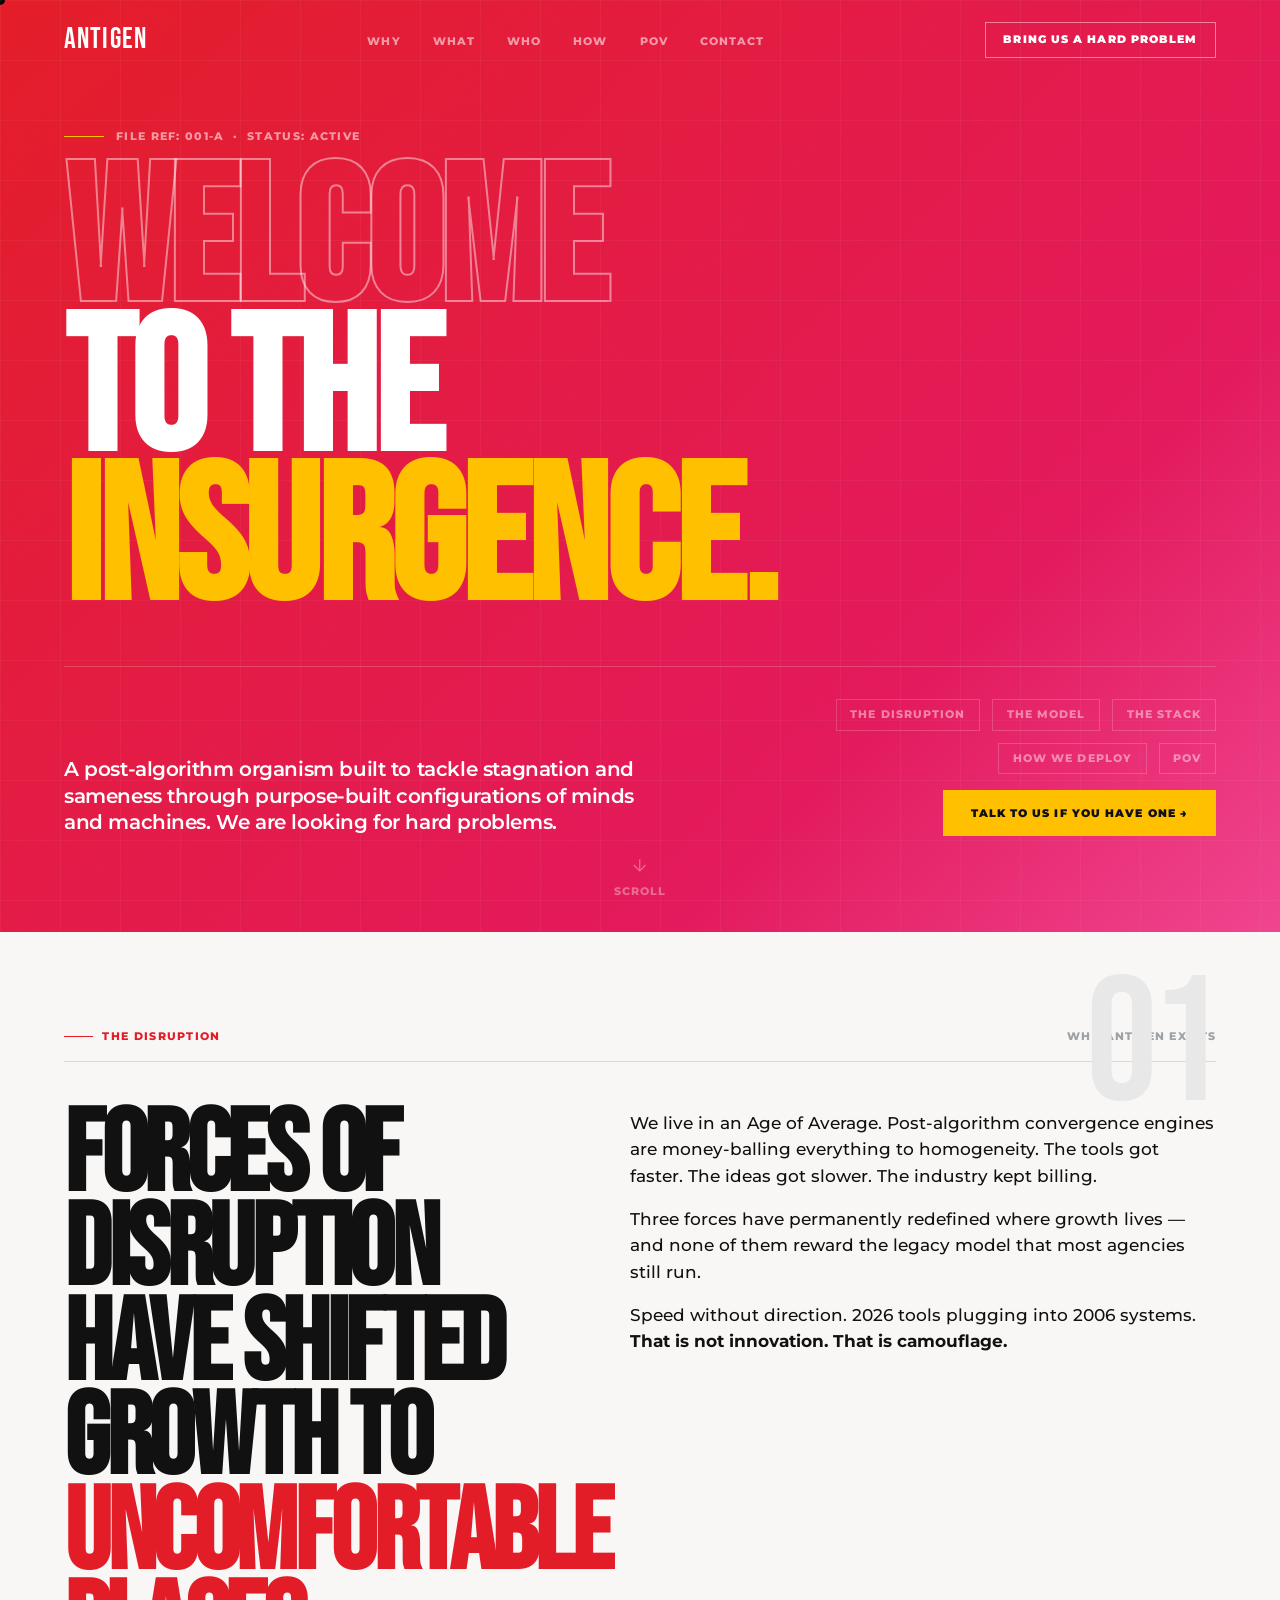
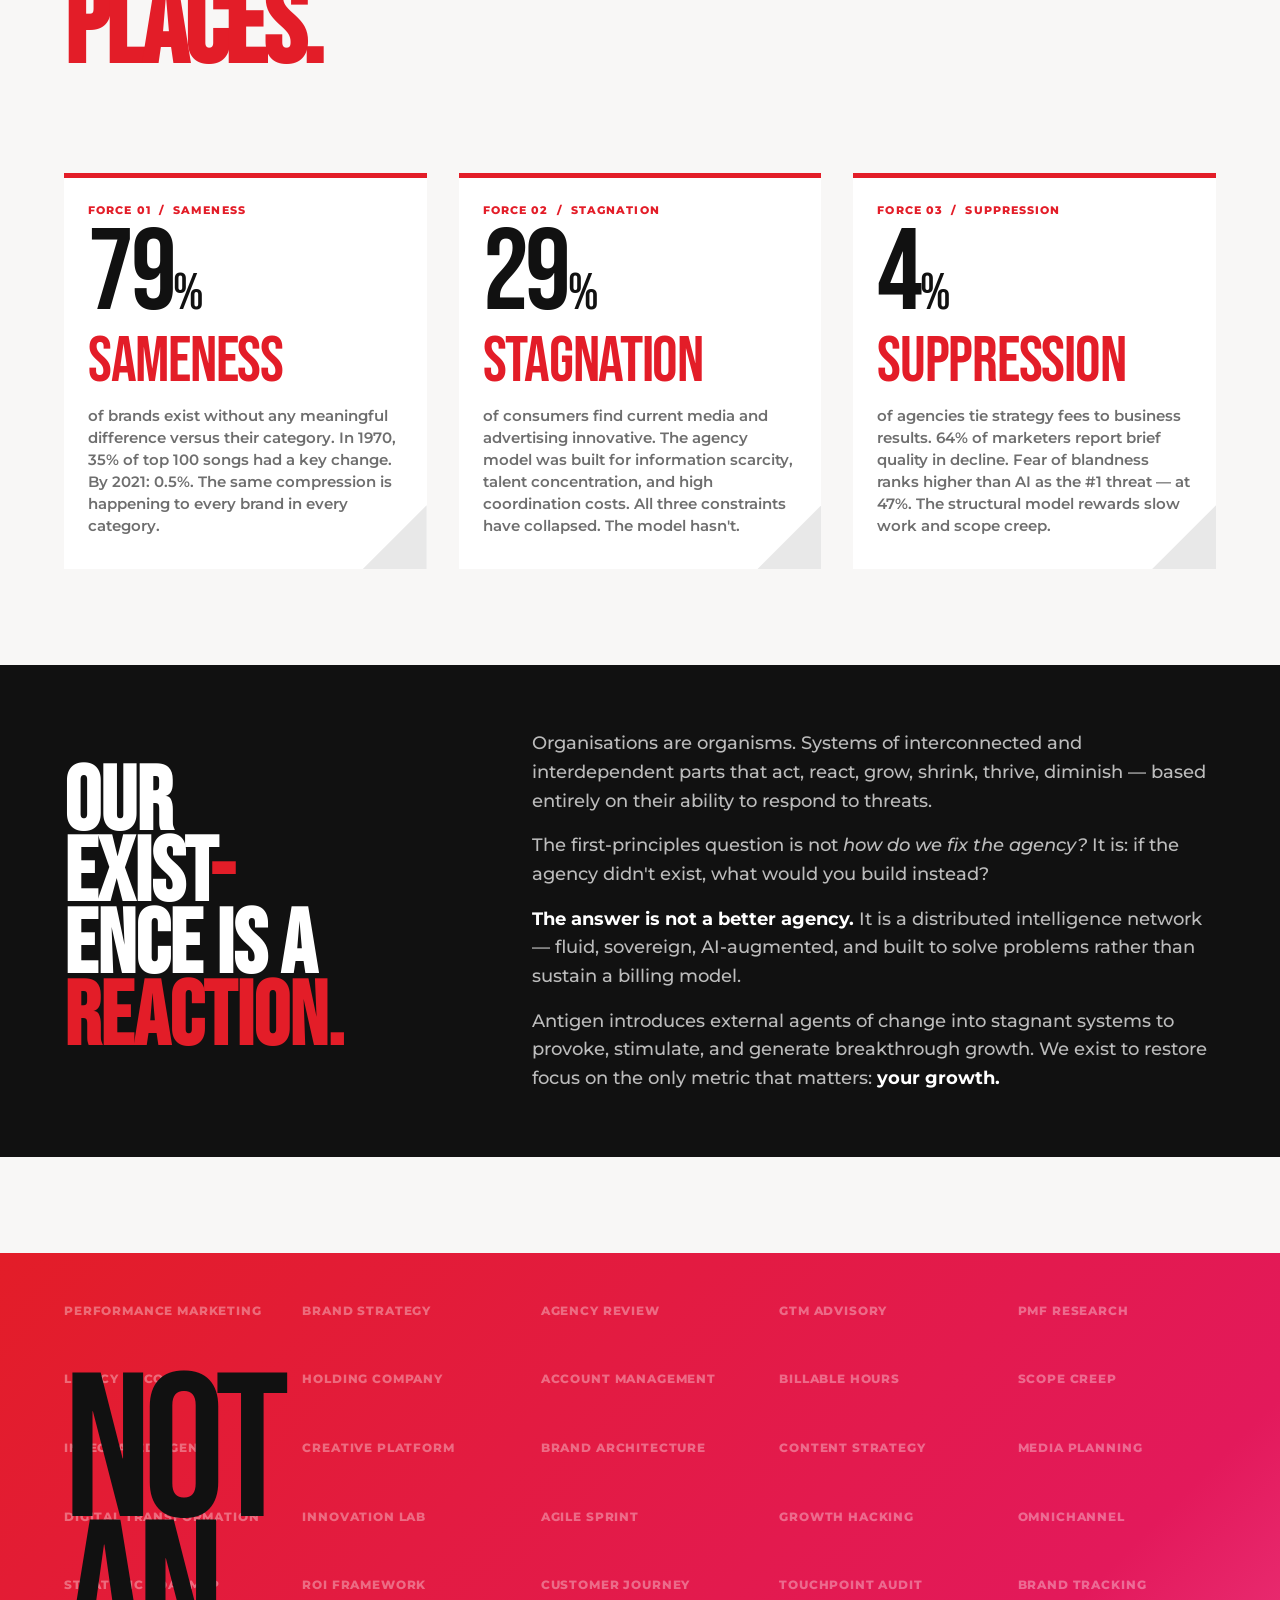
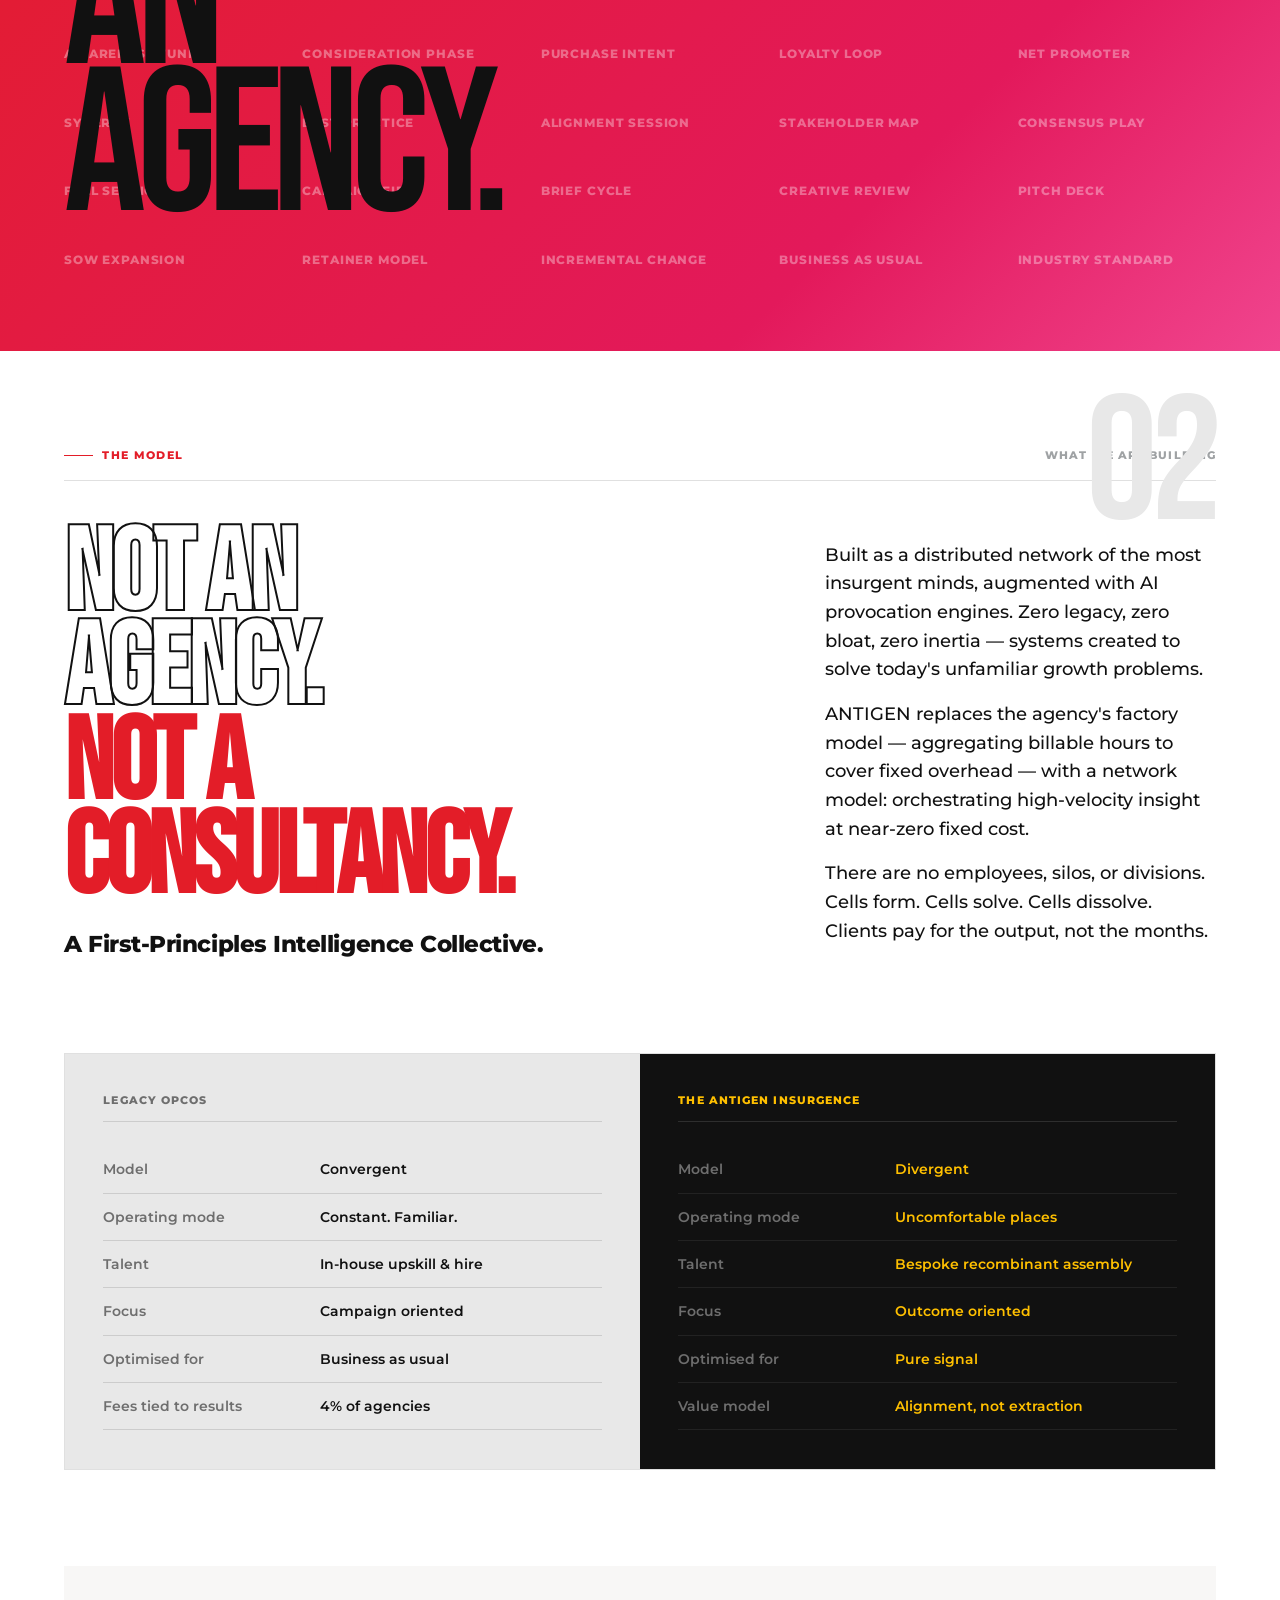
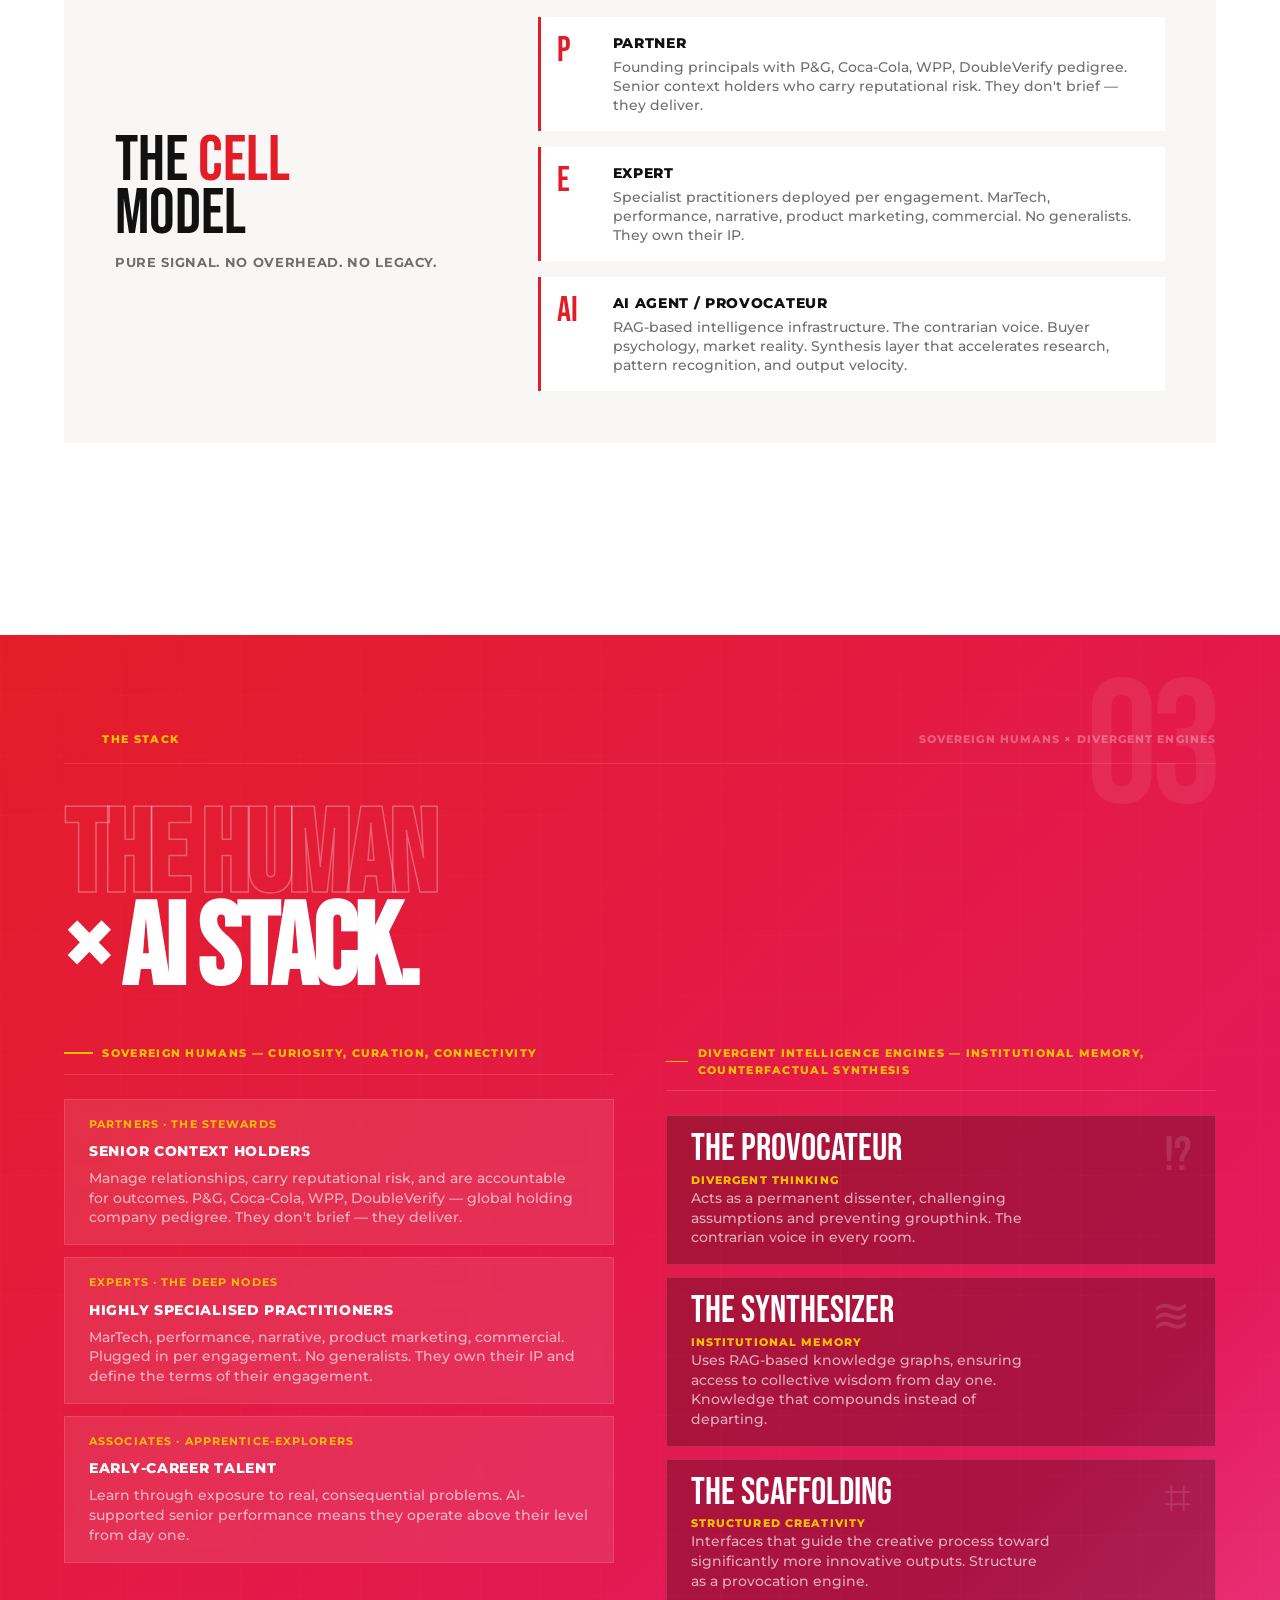
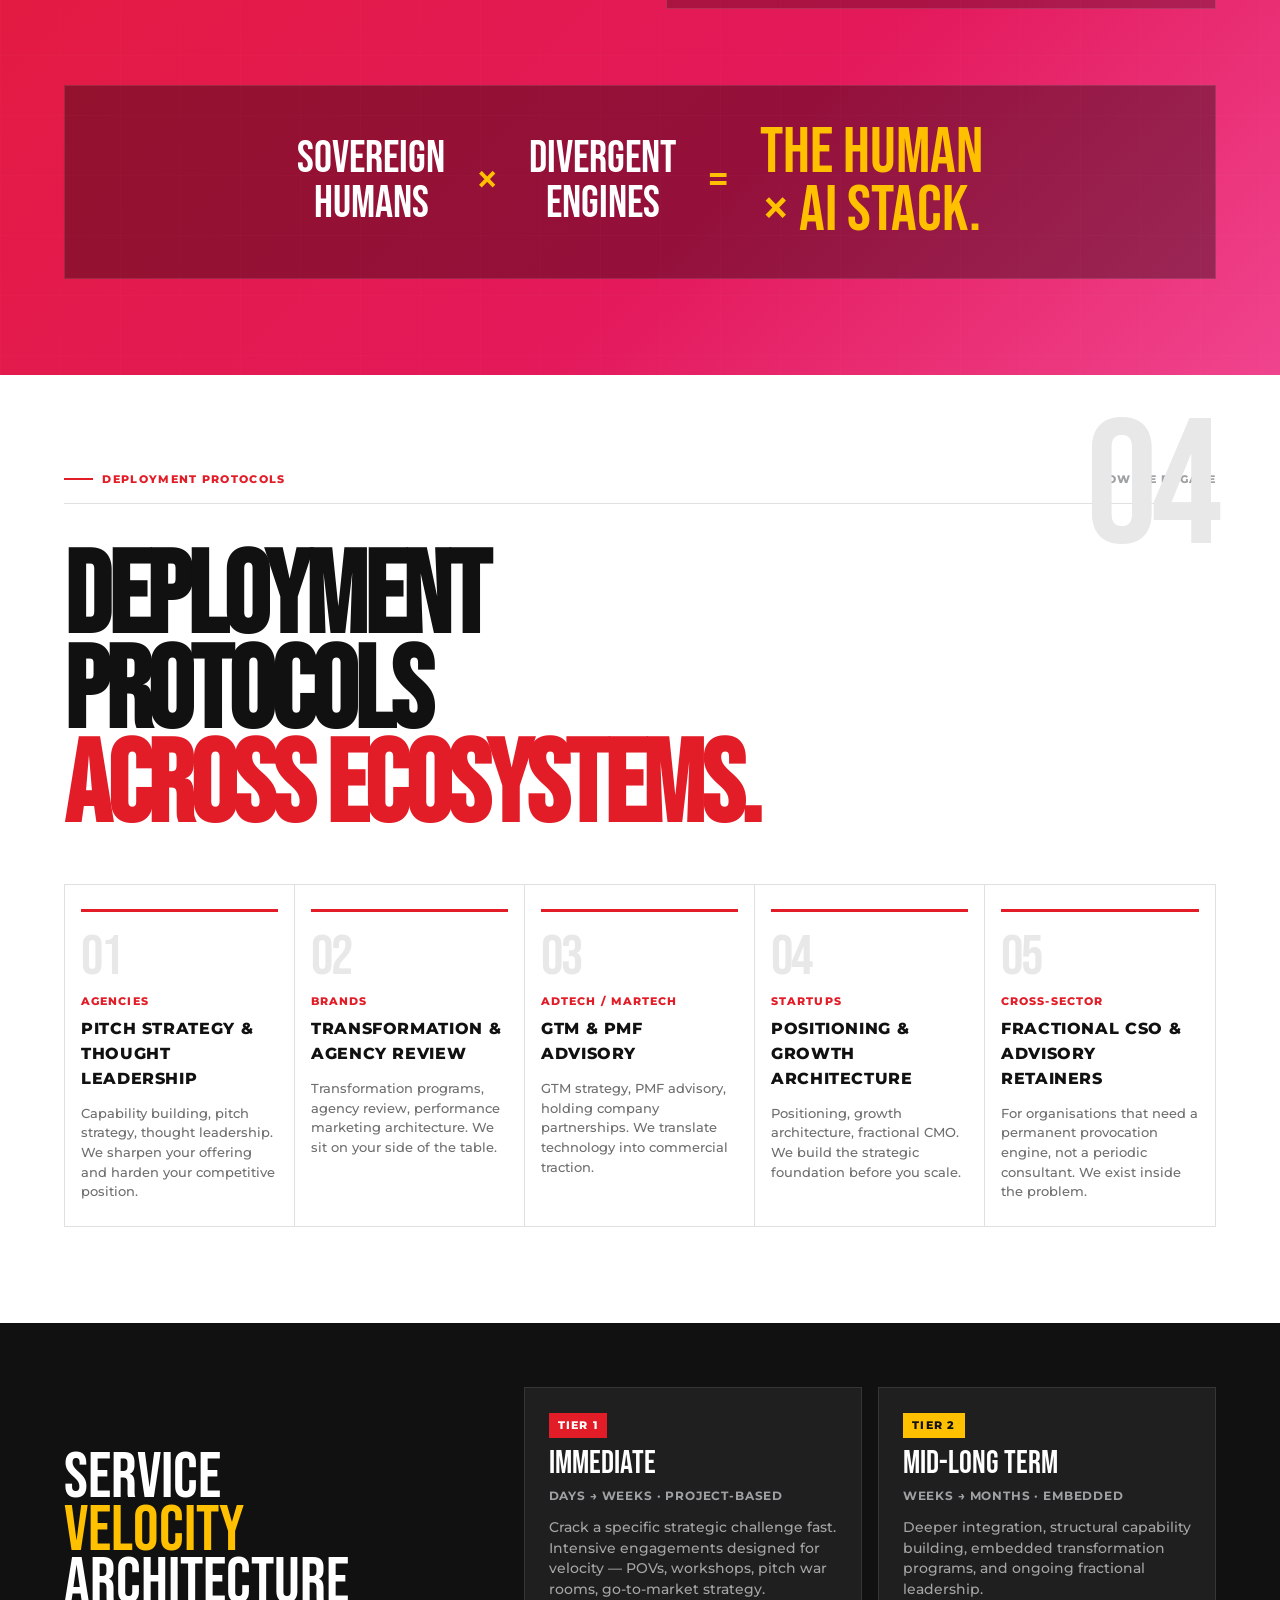
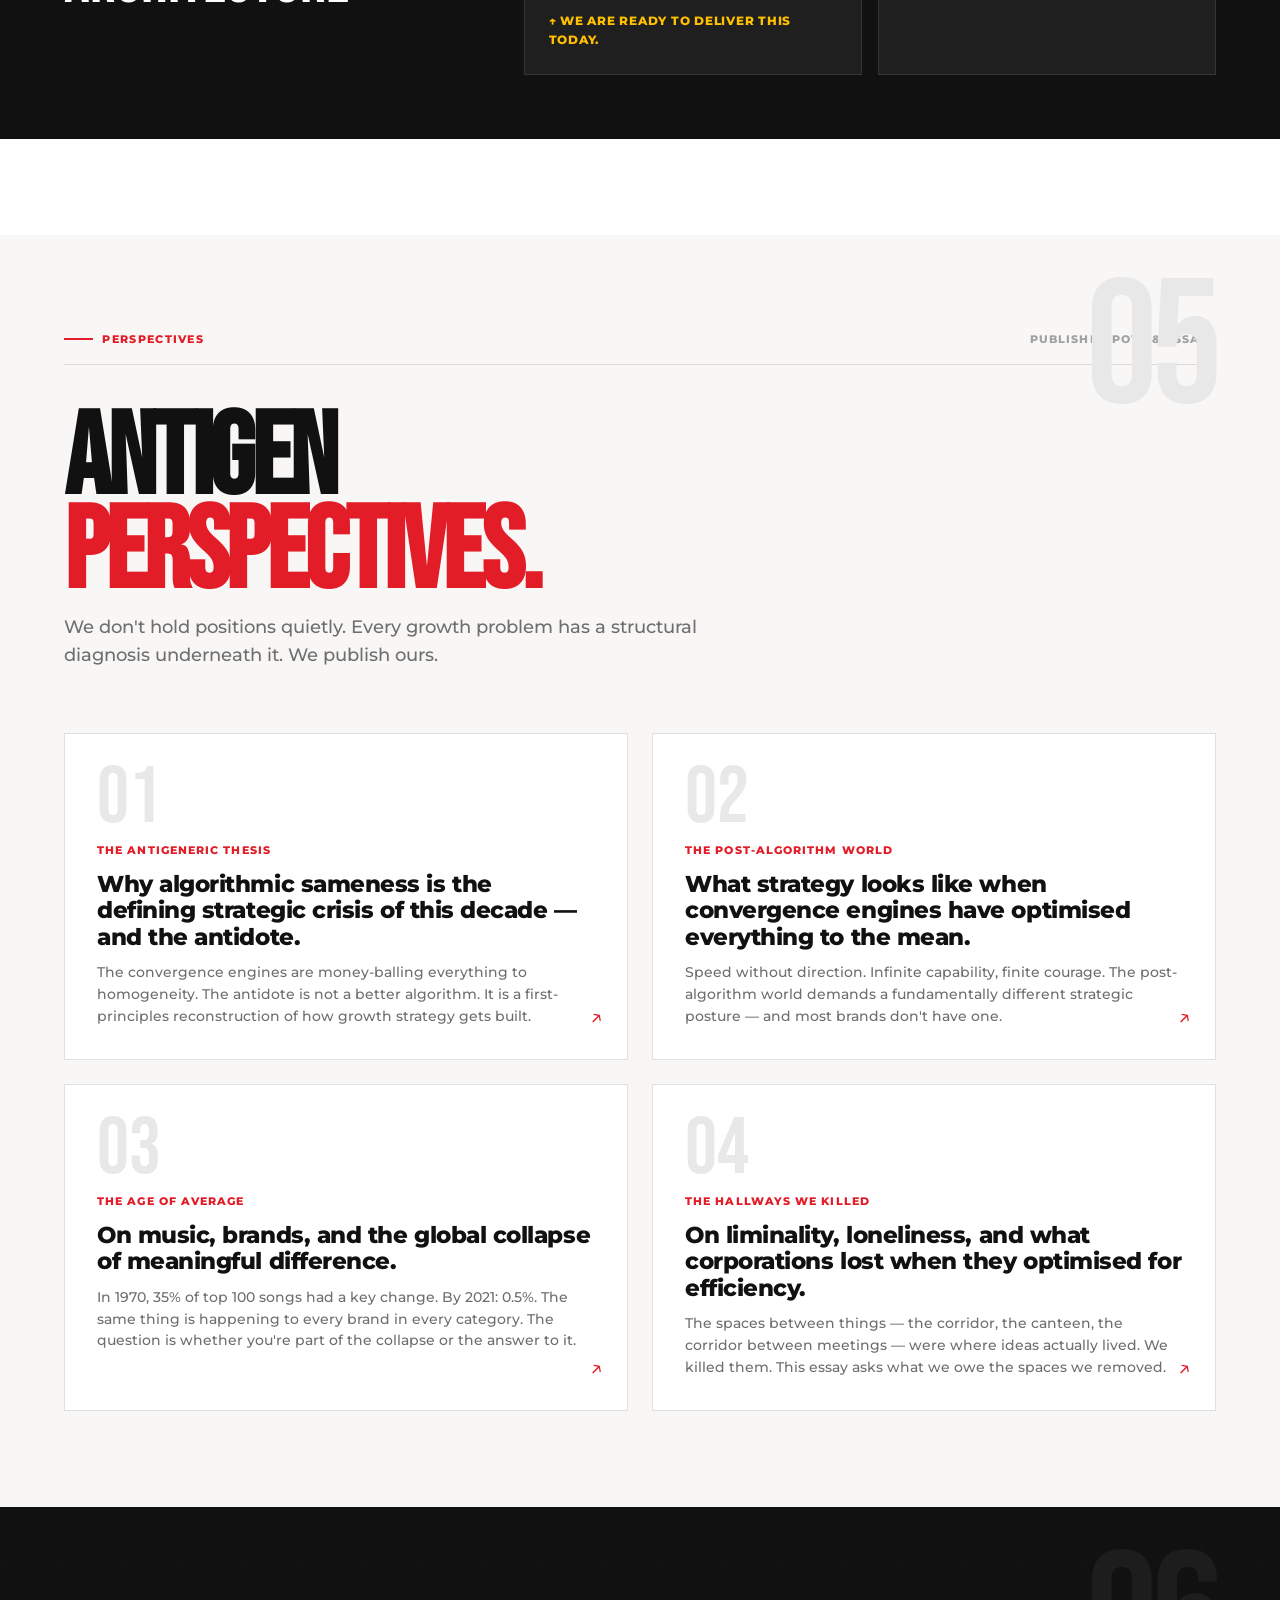
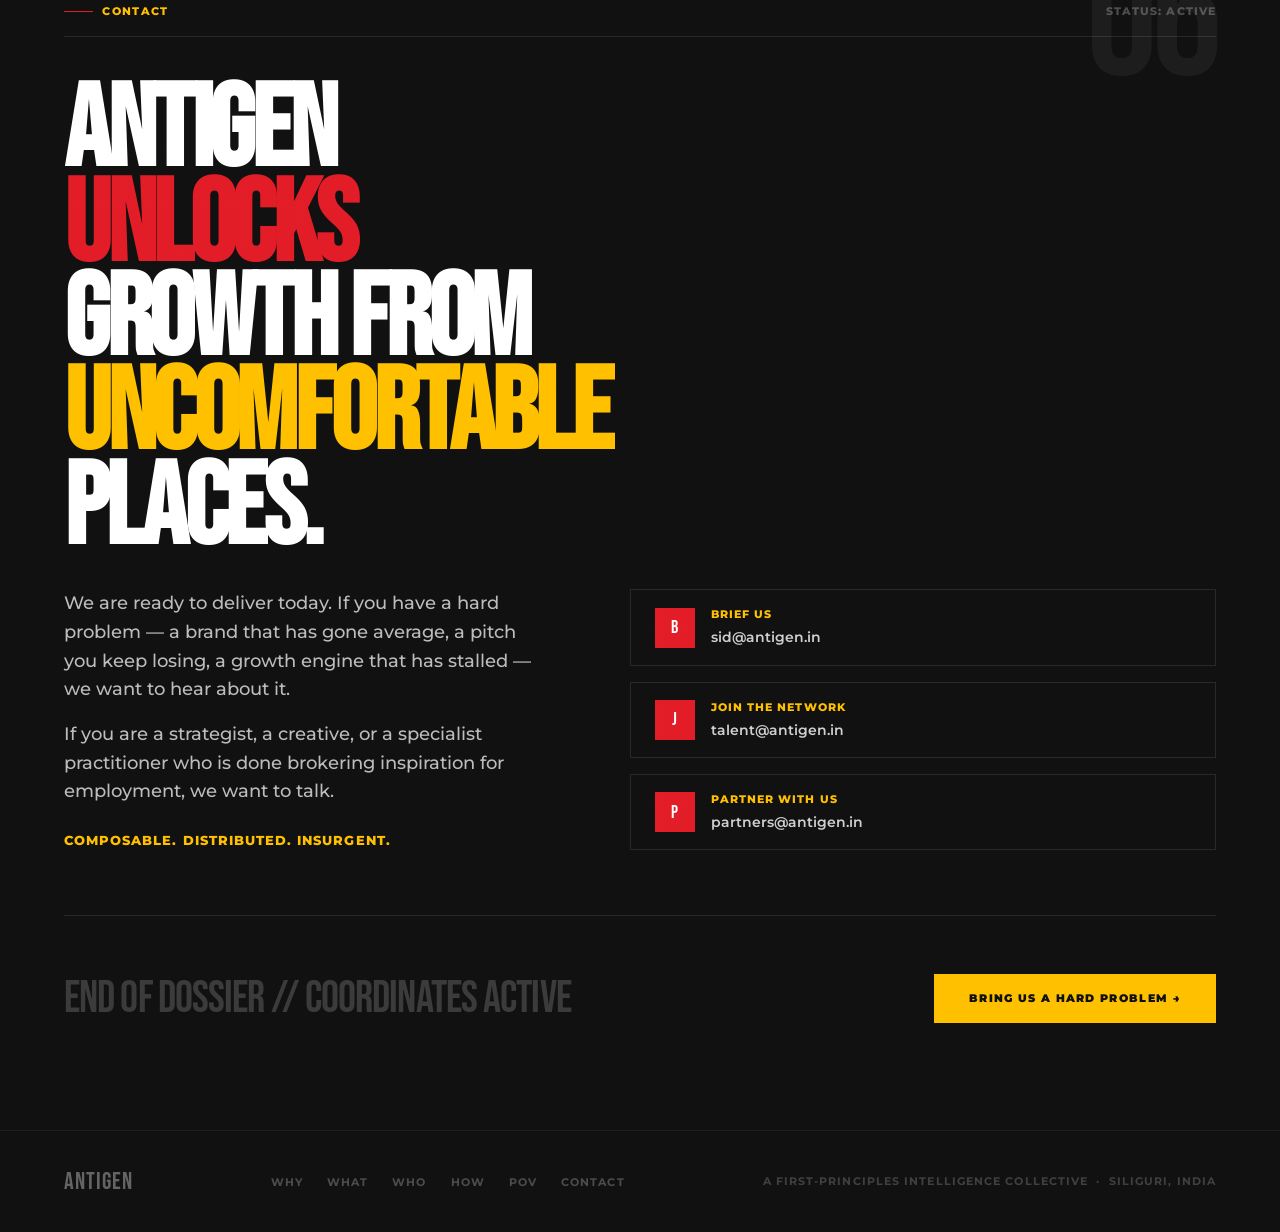
==== index.html @ 7b6859cc "Add index.html as entry point for nginx" ====
<!DOCTYPE html>
<html lang="en">
<head>
<meta charset="UTF-8"/>
<meta name="viewport" content="width=device-width, initial-scale=1.0"/>
<title>ANTIGEN — A First-Principles Intelligence Collective</title>
<link rel="preconnect" href="https://fonts.googleapis.com"/>
<link rel="preconnect" href="https://fonts.gstatic.com" crossorigin/>
<link href="https://fonts.googleapis.com/css2?family=Bebas+Neue&family=Montserrat:ital,wght@0,400;0,500;0,600;0,700;0,800;0,900;1,400;1,700&display=swap" rel="stylesheet"/>
<style>
/* ─── ANTIGEN V3 DESIGN SYSTEM ────────────────────────────────────────── */
@import url('https://fonts.googleapis.com/css2?family=Bebas+Neue&family=Montserrat:ital,wght@0,400;0,500;0,600;0,700;0,800;0,900;1,400;1,700&display=swap');

:root {
  --color-red: #e31d28;
  --color-magenta: #e3195b;
  --color-crimson: #b11226;
  --color-black: #111111;
  --color-ink: #1e1c17;
  --color-white: #ffffff;
  --color-paper: #f8f7f6;
  --color-smoke: #e8e8e8;
  --color-grey: #9fa2a4;
  --color-blue: #08a7d8;
  --color-yellow: #ffc000;
  --bg-primary: var(--color-white);
  --bg-paper: var(--color-paper);
  --bg-insurgence: var(--color-red);
  --text-primary: var(--color-black);
  --text-muted: #6e6e6e;
  --text-inverse: var(--color-white);
  --accent-primary: var(--color-red);
  --gradient-insurgence: linear-gradient(135deg, #e31d28 0%, #e3195b 72%, #f0448e 100%);
  --gradient-red-dark: linear-gradient(135deg, #e31d28 0%, #b11226 100%);
  --font-display: 'Bebas Neue', 'Oswald', Impact, 'Arial Narrow', sans-serif;
  --font-sans: 'Montserrat', Arial, sans-serif;
  --type-hero: clamp(5.5rem, 15vw, 16rem);
  --type-display: clamp(3.25rem, 9vw, 9rem);
  --type-title: clamp(2.25rem, 5.5vw, 5.5rem);
  --type-subtitle: clamp(1.4rem, 2.6vw, 2.75rem);
  --type-body: clamp(1rem, 1.1vw, 1.125rem);
  --type-small: .82rem;
  --type-micro: .68rem;
  --space-1:.25rem; --space-2:.5rem; --space-3:.75rem; --space-4:1rem;
  --space-5:1.5rem; --space-6:2rem; --space-7:3rem; --space-8:4rem;
  --space-9:6rem; --space-10:8rem;
  --page-pad: clamp(1.5rem, 5vw, 4.5rem);
  --max-page: 1440px;
  --rule: 1px solid rgba(17,17,17,.13);
  --shadow-hard: 10px 10px 0 rgba(17,17,17,.92);
}

*,*::before,*::after{box-sizing:border-box;margin:0;padding:0;}
html{scroll-behavior:smooth;font-size:16px;}
body{
  background:var(--bg-primary);
  color:var(--text-primary);
  font-family:var(--font-sans);
  font-size:var(--type-body);
  line-height:1.55;
  -webkit-font-smoothing:antialiased;
  overflow-x:hidden;
}
img,svg,video{display:block;max-width:100%;}
a{color:inherit;text-decoration-thickness:.08em;text-underline-offset:.18em;}
::selection{background:var(--color-yellow);color:var(--color-black);}

/* ─── NAV ─────────────────────────────────────────────────────────────── */
.site-nav{
  position:fixed;top:0;left:0;right:0;z-index:100;
  padding:1.1rem var(--page-pad);
  display:flex;align-items:center;justify-content:space-between;
  background:rgba(17,17,17,.0);
  backdrop-filter:blur(0px);
  transition:background .3s,backdrop-filter .3s;
}
.site-nav.scrolled{
  background:rgba(17,17,17,.94);
  backdrop-filter:blur(12px);
}
.nav-logo{
  font-family:var(--font-display);
  font-size:1.8rem;
  letter-spacing:.04em;
  color:var(--color-white);
  text-decoration:none;
}
.nav-links{
  display:flex;gap:var(--space-6);list-style:none;
}
.nav-links a{
  font-size:var(--type-micro);
  font-weight:800;
  letter-spacing:.1em;
  text-transform:uppercase;
  color:rgba(255,255,255,.55);
  text-decoration:none;
  transition:color .2s;
}
.nav-links a:hover,.nav-links a.active{color:var(--color-yellow);}
.nav-cta{
  font-size:var(--type-micro);
  font-weight:900;
  letter-spacing:.1em;
  text-transform:uppercase;
  color:var(--color-white);
  text-decoration:none;
  border:1.5px solid rgba(255,255,255,.45);
  padding:.55rem 1.1rem;
  transition:border-color .2s,color .2s;
}
.nav-cta:hover{border-color:var(--color-yellow);color:var(--color-yellow);}

/* ─── HERO ────────────────────────────────────────────────────────────── */
#home{
  position:relative;
  min-height:100vh;
  background:var(--gradient-insurgence);
  color:var(--color-white);
  overflow:hidden;
  display:grid;
  align-items:end;
  padding:var(--space-10) var(--page-pad) var(--space-9);
}
.hero-noise{
  position:absolute;inset:0;
  background-image:url("data:image/svg+xml,%3Csvg viewBox='0 0 256 256' xmlns='http://www.w3.org/2000/svg'%3E%3Cfilter id='noise'%3E%3CfeTurbulence type='fractalNoise' baseFrequency='0.9' numOctaves='4' stitchTiles='stitch'/%3E%3C/filter%3E%3Crect width='100%25' height='100%25' filter='url(%23noise)' opacity='0.06'/%3E%3C/svg%3E");
  background-size:200px 200px;
  pointer-events:none;
  mix-blend-mode:overlay;
}
.hero-grid-bg{
  position:absolute;inset:0;
  background-image:
    linear-gradient(rgba(255,255,255,.04) 1px, transparent 1px),
    linear-gradient(90deg, rgba(255,255,255,.04) 1px, transparent 1px);
  background-size:60px 60px;
  pointer-events:none;
}
.hero-content{position:relative;z-index:2;max-width:1200px;}
.hero-kicker{
  font-size:var(--type-micro);
  font-weight:800;
  letter-spacing:.12em;
  text-transform:uppercase;
  color:rgba(255,255,255,.55);
  margin-bottom:var(--space-5);
  display:flex;align-items:center;gap:.75rem;
}
.hero-kicker::before{
  content:'';display:block;
  width:2.5rem;height:1.5px;
  background:var(--color-yellow);
}
.hero-headline{
  font-family:var(--font-display);
  font-size:var(--type-hero);
  line-height:.78;
  letter-spacing:-.02em;
  text-transform:uppercase;
  margin-bottom:var(--space-7);
}
.hero-headline .line-outline{
  -webkit-text-stroke:2px rgba(255,255,255,.45);
  color:transparent;
  display:block;
}
.hero-headline .line-solid{display:block;}
.hero-headline .line-yellow{display:block;color:var(--color-yellow);}
.hero-sub{
  display:grid;
  grid-template-columns:minmax(0,5fr) minmax(0,4fr);
  gap:var(--space-8);
  align-items:end;
  padding-top:var(--space-6);
  border-top:1px solid rgba(255,255,255,.18);
}
.hero-sub-copy{
  font-size:clamp(1.05rem,1.6vw,1.55rem);
  font-weight:600;
  line-height:1.3;
  letter-spacing:-.02em;
  max-width:56ch;
}
.hero-sub-right{text-align:right;}
.hero-nav-pills{
  display:flex;justify-content:flex-end;
  gap:.75rem;flex-wrap:wrap;
  margin-bottom:var(--space-4);
}
.hero-nav-pill{
  font-size:var(--type-micro);
  font-weight:800;
  letter-spacing:.1em;
  text-transform:uppercase;
  color:rgba(255,255,255,.45);
  text-decoration:none;
  padding:.4rem .85rem;
  border:1px solid rgba(255,255,255,.18);
  transition:all .2s;
}
.hero-nav-pill:hover{
  color:var(--color-yellow);
  border-color:var(--color-yellow);
}
.hero-cta{
  display:inline-block;
  font-size:var(--type-micro);
  font-weight:900;
  letter-spacing:.1em;
  text-transform:uppercase;
  color:var(--color-black);
  background:var(--color-yellow);
  padding:.9rem 1.75rem;
  text-decoration:none;
  transition:background .2s,color .2s;
}
.hero-cta:hover{background:var(--color-white);}
.hero-scroll-indicator{
  position:absolute;
  bottom:var(--space-6);
  left:50%;transform:translateX(-50%);
  display:flex;flex-direction:column;align-items:center;gap:.5rem;
  color:rgba(255,255,255,.35);
  font-size:var(--type-micro);
  font-weight:800;
  letter-spacing:.1em;
  text-transform:uppercase;
  animation:pulse 2s ease-in-out infinite;
}
.hero-scroll-indicator svg{
  width:20px;height:20px;
  stroke:currentColor;fill:none;stroke-width:1.5;
}
@keyframes pulse{0%,100%{opacity:.35;}50%{opacity:.7;}}

/* ─── SECTION COMMON ─────────────────────────────────────────────────── */
section{position:relative;}
.section-header{
  display:flex;align-items:center;
  justify-content:space-between;
  margin-bottom:var(--space-7);
  padding-bottom:var(--space-4);
  border-bottom:var(--rule);
}
.section-label{
  font-size:var(--type-micro);
  font-weight:800;
  letter-spacing:.12em;
  text-transform:uppercase;
  color:var(--color-red);
  display:flex;align-items:center;gap:.6rem;
}
.section-label::before{
  content:'';display:block;
  width:1.8rem;height:1.5px;
  background:var(--color-red);
}
.section-num{
  font-family:var(--font-display);
  font-size:clamp(6rem,14vw,14rem);
  line-height:.75;
  letter-spacing:-.04em;
  color:var(--color-smoke);
  position:absolute;
  right:var(--page-pad);
  top:var(--space-7);
  pointer-events:none;
  user-select:none;
}

/* ─── WHY SECTION ────────────────────────────────────────────────────── */
#why{
  background:var(--color-paper);
  padding:var(--space-9) var(--page-pad);
  overflow:hidden;
}
.why-intro-grid{
  display:grid;
  grid-template-columns:minmax(0,5fr) minmax(0,6fr);
  gap:clamp(2rem,6vw,7rem);
  align-items:start;
  margin-bottom:var(--space-9);
}
.why-headline{
  font-family:var(--font-display);
  font-size:var(--type-display);
  line-height:.82;
  letter-spacing:-.03em;
  text-transform:uppercase;
  color:var(--color-black);
}
.why-headline em{
  font-style:normal;
  color:var(--color-red);
}
.why-body{
  font-size:clamp(1rem,1.3vw,1.2rem);
  font-weight:500;
  line-height:1.6;
  color:var(--color-black);
}
.why-body p+p{margin-top:var(--space-4);}

/* Force cards */
.forces-grid{
  display:grid;
  grid-template-columns:repeat(3,minmax(0,1fr));
  gap:clamp(1.25rem,2.5vw,2.5rem);
  margin-bottom:var(--space-9);
}
.force-card{
  background:var(--color-white);
  border-top:5px solid var(--color-red);
  padding:var(--space-5) var(--space-5) var(--space-6);
  position:relative;overflow:hidden;
}
.force-card::after{
  content:'';
  position:absolute;bottom:0;right:0;
  width:4rem;height:4rem;
  background:var(--color-smoke);
  clip-path:polygon(100% 0,100% 100%,0 100%);
}
.force-kicker{
  font-size:var(--type-micro);
  font-weight:800;
  letter-spacing:.1em;
  text-transform:uppercase;
  color:var(--color-red);
  margin-bottom:var(--space-3);
}
.force-stat{
  font-family:var(--font-display);
  font-size:clamp(4.5rem,9vw,9rem);
  line-height:.78;
  letter-spacing:-.03em;
  color:var(--color-black);
  margin-bottom:var(--space-4);
}
.force-title{
  font-family:var(--font-display);
  font-size:clamp(2.5rem,5vw,5rem);
  line-height:.82;
  letter-spacing:-.02em;
  text-transform:uppercase;
  color:var(--color-red);
  margin-bottom:var(--space-4);
}
.force-body{
  font-size:.92rem;
  font-weight:600;
  line-height:1.5;
  color:var(--text-muted);
  max-width:36ch;
}

/* Thesis block */
.thesis-block{
  display:grid;
  grid-template-columns:minmax(0,4fr) minmax(0,7fr);
  gap:clamp(2rem,6vw,7rem);
  align-items:center;
  background:var(--color-black);
  padding:clamp(2.5rem,5vw,5rem) var(--page-pad);
  margin:0 calc(var(--page-pad)*-1);
}
.thesis-label{
  font-family:var(--font-display);
  font-size:clamp(3rem,7vw,7.5rem);
  line-height:.8;
  text-transform:uppercase;
  color:var(--color-white);
}
.thesis-label span{color:var(--color-red);}
.thesis-copy{
  font-size:clamp(1rem,1.4vw,1.3rem);
  font-weight:500;
  line-height:1.6;
  color:rgba(255,255,255,.72);
}
.thesis-copy p+p{margin-top:var(--space-4);}
.thesis-copy strong{color:var(--color-white);font-weight:700;}

/* ─── WHAT SECTION ───────────────────────────────────────────────────── */
#what{
  background:var(--color-white);
  padding:var(--space-9) var(--page-pad);
  overflow:hidden;
}
.what-opener{
  display:grid;
  grid-template-columns:minmax(0,7fr) minmax(0,4fr);
  gap:clamp(2rem,6vw,7rem);
  align-items:start;
  margin-bottom:var(--space-9);
}
.what-headline{
  font-family:var(--font-display);
  font-size:var(--type-display);
  line-height:.82;
  letter-spacing:-.03em;
  text-transform:uppercase;
}
.what-headline .stroke{
  -webkit-text-stroke:2px var(--color-black);
  color:transparent;
  display:block;
}
.what-headline .fill{
  color:var(--color-red);
  display:block;
}
.what-intro-copy{
  font-size:clamp(1rem,1.4vw,1.3rem);
  font-weight:500;
  line-height:1.6;
  margin-top:var(--space-3);
}
.what-intro-copy p+p{margin-top:var(--space-4);}

/* Comparison strip */
.comparison-strip{
  display:grid;
  grid-template-columns:repeat(2,minmax(0,1fr));
  gap:0;
  margin-bottom:var(--space-9);
  border:var(--rule);
}
.comparison-col{padding:clamp(1.5rem,3vw,3rem);}
.comparison-col.is-legacy{background:var(--color-smoke);}
.comparison-col.is-antigen{
  background:var(--color-black);
  color:var(--color-white);
}
.comparison-header{
  font-size:var(--type-micro);
  font-weight:800;
  letter-spacing:.1em;
  text-transform:uppercase;
  margin-bottom:var(--space-5);
  padding-bottom:var(--space-3);
  border-bottom:1px solid rgba(255,255,255,.12);
}
.is-legacy .comparison-header{
  border-bottom:var(--rule);
  color:var(--text-muted);
}
.is-antigen .comparison-header{color:var(--color-yellow);}
.comparison-row{
  display:grid;
  grid-template-columns:minmax(0,5fr) minmax(0,7fr);
  gap:var(--space-4);
  padding:var(--space-3) 0;
  border-bottom:1px solid rgba(255,255,255,.07);
  font-size:.9rem;
  font-weight:600;
}
.is-legacy .comparison-row{border-bottom:var(--rule);}
.comparison-row .label{color:var(--text-muted);}
.is-antigen .comparison-row .value{color:var(--color-yellow);}
.is-legacy .comparison-row .value{color:var(--color-black);}

/* Cell model */
.cell-model{
  background:var(--color-paper);
  padding:clamp(2rem,4vw,4rem);
  margin-bottom:var(--space-9);
  display:grid;
  grid-template-columns:minmax(0,4fr) minmax(0,7fr);
  gap:clamp(2rem,5vw,5rem);
  align-items:center;
}
.cell-label{
  font-family:var(--font-display);
  font-size:clamp(2.5rem,5vw,5.5rem);
  line-height:.82;
  text-transform:uppercase;
}
.cell-label span{color:var(--color-red);}
.cell-sub{
  font-size:var(--type-small);
  font-weight:700;
  letter-spacing:.05em;
  color:var(--text-muted);
  text-transform:uppercase;
  margin-top:var(--space-3);
}
.cell-items{display:flex;flex-direction:column;gap:var(--space-4);}
.cell-item{
  display:grid;
  grid-template-columns:2.5rem 1fr;
  gap:var(--space-4);
  align-items:start;
  padding:var(--space-4);
  background:var(--color-white);
  border-left:3px solid var(--color-red);
}
.cell-item-num{
  font-family:var(--font-display);
  font-size:2.2rem;
  line-height:1;
  color:var(--color-red);
}
.cell-item-title{
  font-weight:800;
  text-transform:uppercase;
  letter-spacing:.05em;
  font-size:.85rem;
  margin-bottom:.25rem;
}
.cell-item-desc{
  font-size:.85rem;
  font-weight:500;
  color:var(--text-muted);
  line-height:1.4;
}

/* ─── WHO SECTION ─────────────────────────────────────────────────────── */
#who{
  background:var(--gradient-insurgence);
  color:var(--color-white);
  padding:var(--space-9) var(--page-pad);
  overflow:hidden;
  position:relative;
}
#who .hero-grid-bg{opacity:.4;}
.who-stack-headline{
  font-family:var(--font-display);
  font-size:var(--type-display);
  line-height:.8;
  letter-spacing:-.03em;
  text-transform:uppercase;
  margin-bottom:var(--space-7);
}
.who-stack-headline .ghost{
  -webkit-text-stroke:1.5px rgba(255,255,255,.3);
  color:transparent;
  display:block;
}
.who-stack-headline .solid{display:block;}

/* Human side */
.who-grid{
  display:grid;
  grid-template-columns:minmax(0,1fr) minmax(0,1fr);
  gap:clamp(1.5rem,4vw,5rem);
  margin-bottom:var(--space-8);
}
.who-col-header{
  font-size:var(--type-micro);
  font-weight:800;
  letter-spacing:.12em;
  text-transform:uppercase;
  color:var(--color-yellow);
  margin-bottom:var(--space-5);
  padding-bottom:var(--space-3);
  border-bottom:1px solid rgba(255,255,255,.15);
  display:flex;align-items:center;gap:.6rem;
}
.who-col-header::before{
  content:'';display:block;
  width:1.8rem;height:1.5px;
  background:var(--color-yellow);
}
.who-role-cards{display:flex;flex-direction:column;gap:var(--space-3);}
.who-role-card{
  background:rgba(255,255,255,.09);
  border:1px solid rgba(255,255,255,.12);
  padding:var(--space-4) var(--space-5);
  backdrop-filter:blur(4px);
}
.who-role-card:hover{background:rgba(255,255,255,.15);transition:background .2s;}
.who-role-name{
  font-weight:800;
  text-transform:uppercase;
  letter-spacing:.05em;
  font-size:.88rem;
  margin-bottom:.4rem;
}
.who-role-tag{
  font-size:.7rem;
  font-weight:700;
  letter-spacing:.1em;
  text-transform:uppercase;
  color:var(--color-yellow);
  margin-bottom:.5rem;
}
.who-role-desc{
  font-size:.85rem;
  font-weight:500;
  color:rgba(255,255,255,.65);
  line-height:1.45;
}

/* AI engines */
.who-engine{
  background:rgba(0,0,0,.25);
  border:1px solid rgba(255,255,255,.12);
  padding:var(--space-4) var(--space-5);
  margin-bottom:var(--space-3);
  display:grid;
  grid-template-columns:1fr auto;
  gap:var(--space-4);
  align-items:start;
}
.who-engine-name{
  font-family:var(--font-display);
  font-size:clamp(1.8rem,3vw,2.8rem);
  line-height:.9;
  text-transform:uppercase;
}
.who-engine-sub{
  font-size:.7rem;
  font-weight:800;
  letter-spacing:.1em;
  text-transform:uppercase;
  color:var(--color-yellow);
  margin-top:.3rem;
}
.who-engine-desc{
  font-size:.85rem;
  font-weight:500;
  color:rgba(255,255,255,.65);
  line-height:1.45;
  max-width:40ch;
}
.who-engine-icon{
  font-family:var(--font-display);
  font-size:3rem;
  line-height:1;
  color:rgba(255,255,255,.12);
}

/* Stack equation */
.who-equation{
  background:rgba(0,0,0,.35);
  border:1px solid rgba(255,255,255,.1);
  padding:clamp(1.5rem,3vw,3rem);
  display:flex;
  align-items:center;
  justify-content:center;
  gap:var(--space-6);
  flex-wrap:wrap;
  text-align:center;
}
.eq-part{
  font-family:var(--font-display);
  font-size:clamp(1.5rem,3.5vw,3.5rem);
  text-transform:uppercase;
  line-height:1;
}
.eq-op{
  font-size:clamp(2rem,4vw,4rem);
  color:var(--color-yellow);
  font-family:var(--font-display);
}
.eq-result{
  font-family:var(--font-display);
  font-size:clamp(2rem,5vw,5rem);
  color:var(--color-yellow);
  text-transform:uppercase;
  line-height:.9;
}

/* ─── HOW SECTION ─────────────────────────────────────────────────────── */
#how{
  background:var(--color-white);
  padding:var(--space-9) var(--page-pad);
  overflow:hidden;
}
.how-headline{
  font-family:var(--font-display);
  font-size:var(--type-display);
  line-height:.82;
  text-transform:uppercase;
  letter-spacing:-.03em;
  max-width:900px;
  margin-bottom:var(--space-7);
}
.ecosystem-grid{
  display:grid;
  grid-template-columns:repeat(5,minmax(0,1fr));
  gap:0;
  border:var(--rule);
  margin-bottom:var(--space-9);
}
.ecosystem-card{
  padding:var(--space-5) var(--space-4);
  border-right:var(--rule);
  position:relative;overflow:hidden;
  transition:background .2s;
}
.ecosystem-card:last-child{border-right:0;}
.ecosystem-card:hover{background:var(--color-black);}
.ecosystem-card:hover .eco-title,
.ecosystem-card:hover .eco-kicker,
.ecosystem-card:hover .eco-desc{color:var(--color-white);}
.ecosystem-card:hover .eco-num{color:rgba(255,255,255,.08);}
.ecosystem-card:hover .eco-bar{background:var(--color-yellow);}
.eco-bar{
  height:3px;
  background:var(--color-red);
  margin-bottom:var(--space-5);
  transition:background .2s;
}
.eco-num{
  font-family:var(--font-display);
  font-size:3.5rem;
  line-height:.8;
  letter-spacing:-.03em;
  color:var(--color-smoke);
  margin-bottom:var(--space-3);
  transition:color .2s;
}
.eco-kicker{
  font-size:var(--type-micro);
  font-weight:800;
  letter-spacing:.1em;
  text-transform:uppercase;
  color:var(--color-red);
  margin-bottom:var(--space-2);
  transition:color .2s;
}
.eco-title{
  font-weight:800;
  font-size:1rem;
  text-transform:uppercase;
  letter-spacing:.04em;
  margin-bottom:var(--space-3);
  transition:color .2s;
}
.eco-desc{
  font-size:.82rem;
  font-weight:500;
  color:var(--text-muted);
  line-height:1.5;
  transition:color .2s;
}

/* Service velocity */
.velocity-section{
  background:var(--color-black);
  padding:clamp(2.5rem,5vw,5rem);
  margin:0 calc(var(--page-pad)*-1);
  display:grid;
  grid-template-columns:minmax(0,4fr) minmax(0,7fr);
  gap:clamp(2rem,5vw,5rem);
  align-items:center;
}
.velocity-label{
  font-family:var(--font-display);
  font-size:clamp(2.5rem,5vw,5.5rem);
  text-transform:uppercase;
  line-height:.82;
  color:var(--color-white);
}
.velocity-label em{font-style:normal;color:var(--color-yellow);}
.velocity-tiers{
  display:grid;
  grid-template-columns:1fr 1fr;
  gap:var(--space-4);
}
.velocity-tier{
  background:rgba(255,255,255,.06);
  border:1px solid rgba(255,255,255,.1);
  padding:var(--space-5);
}
.tier-badge{
  font-size:var(--type-micro);
  font-weight:800;
  letter-spacing:.1em;
  text-transform:uppercase;
  background:var(--color-red);
  color:var(--color-white);
  display:inline-block;
  padding:.25rem .6rem;
  margin-bottom:var(--space-3);
}
.tier-badge.yellow{background:var(--color-yellow);color:var(--color-black);}
.tier-title{
  font-family:var(--font-display);
  font-size:2rem;
  text-transform:uppercase;
  line-height:.9;
  color:var(--color-white);
  margin-bottom:var(--space-2);
}
.tier-time{
  font-size:.75rem;
  font-weight:700;
  letter-spacing:.07em;
  text-transform:uppercase;
  color:var(--color-grey);
  margin-bottom:var(--space-3);
}
.tier-desc{
  font-size:.85rem;
  font-weight:500;
  color:rgba(255,255,255,.6);
  line-height:1.5;
}
.tier-ready{
  margin-top:var(--space-3);
  font-size:.78rem;
  font-weight:800;
  color:var(--color-yellow);
  text-transform:uppercase;
  letter-spacing:.06em;
}

/* ─── POV SECTION ─────────────────────────────────────────────────────── */
#pov{
  background:var(--color-paper);
  padding:var(--space-9) var(--page-pad);
  overflow:hidden;
}
.pov-headline{
  font-family:var(--font-display);
  font-size:var(--type-display);
  line-height:.82;
  text-transform:uppercase;
  letter-spacing:-.03em;
  margin-bottom:var(--space-3);
}
.pov-sub{
  font-size:clamp(1rem,1.4vw,1.3rem);
  font-weight:500;
  color:var(--text-muted);
  margin-bottom:var(--space-8);
  max-width:60ch;
}
.pov-grid{
  display:grid;
  grid-template-columns:repeat(2,minmax(0,1fr));
  gap:var(--space-5);
}
.pov-card{
  background:var(--color-white);
  border:var(--rule);
  padding:var(--space-6);
  position:relative;
  transition:border-color .2s,transform .2s;
  text-decoration:none;
  color:inherit;
  display:block;
}
.pov-card:hover{
  border-color:var(--color-red);
  transform:translateY(-3px);
}
.pov-card-num{
  font-family:var(--font-display);
  font-size:5rem;
  line-height:.8;
  color:var(--color-smoke);
  margin-bottom:var(--space-3);
}
.pov-card-kicker{
  font-size:var(--type-micro);
  font-weight:800;
  letter-spacing:.1em;
  text-transform:uppercase;
  color:var(--color-red);
  margin-bottom:var(--space-3);
}
.pov-card-title{
  font-weight:800;
  font-size:clamp(1.1rem,1.8vw,1.6rem);
  line-height:1.15;
  letter-spacing:-.02em;
  margin-bottom:var(--space-3);
}
.pov-card-desc{
  font-size:.9rem;
  font-weight:500;
  color:var(--text-muted);
  line-height:1.5;
}
.pov-card-arrow{
  position:absolute;bottom:var(--space-5);right:var(--space-5);
  font-size:1.5rem;
  color:var(--color-red);
  transition:transform .2s;
}
.pov-card:hover .pov-card-arrow{transform:translate(4px,-4px);}

/* ─── CONTACT SECTION ────────────────────────────────────────────────── */
#contact{
  background:var(--color-black);
  color:var(--color-white);
  padding:var(--space-9) var(--page-pad);
  overflow:hidden;
  position:relative;
}
#contact .hero-grid-bg{opacity:.15;}
.contact-headline{
  font-family:var(--font-display);
  font-size:var(--type-display);
  line-height:.82;
  text-transform:uppercase;
  letter-spacing:-.03em;
  margin-bottom:var(--space-6);
}
.contact-headline .red{color:var(--color-red);}
.contact-headline .yellow{color:var(--color-yellow);}
.contact-grid{
  display:grid;
  grid-template-columns:minmax(0,5fr) minmax(0,6fr);
  gap:clamp(2rem,6vw,7rem);
  align-items:start;
  margin-bottom:var(--space-8);
}
.contact-copy{
  font-size:clamp(1rem,1.4vw,1.3rem);
  font-weight:500;
  line-height:1.6;
  color:rgba(255,255,255,.72);
}
.contact-copy p+p{margin-top:var(--space-4);}
.contact-channels{display:flex;flex-direction:column;gap:var(--space-4);}
.contact-channel{
  display:grid;
  grid-template-columns:auto 1fr;
  gap:var(--space-4);
  padding:var(--space-4) var(--space-5);
  border:1px solid rgba(255,255,255,.1);
  align-items:center;
  text-decoration:none;
  color:inherit;
  transition:border-color .2s,background .2s;
}
.contact-channel:hover{
  border-color:var(--color-yellow);
  background:rgba(255,192,0,.07);
}
.channel-icon{
  width:2.5rem;height:2.5rem;
  background:var(--color-red);
  display:flex;align-items:center;justify-content:center;
  font-family:var(--font-display);
  font-size:1.1rem;
  flex-shrink:0;
}
.channel-label{
  font-size:var(--type-micro);
  font-weight:800;
  letter-spacing:.1em;
  text-transform:uppercase;
  color:var(--color-yellow);
  margin-bottom:.2rem;
}
.channel-value{
  font-size:.9rem;
  font-weight:600;
  color:rgba(255,255,255,.8);
}

/* Closing statement */
.closing-bar{
  border-top:1px solid rgba(255,255,255,.1);
  padding-top:var(--space-7);
  display:flex;
  align-items:center;
  justify-content:space-between;
  gap:var(--space-6);
  flex-wrap:wrap;
}
.closing-tagline{
  font-family:var(--font-display);
  font-size:clamp(1.5rem,3.5vw,3.5rem);
  text-transform:uppercase;
  letter-spacing:-.02em;
  color:rgba(255,255,255,.18);
}
.closing-cta{
  display:inline-block;
  font-size:var(--type-micro);
  font-weight:900;
  letter-spacing:.12em;
  text-transform:uppercase;
  color:var(--color-black);
  background:var(--color-yellow);
  padding:1rem 2.2rem;
  text-decoration:none;
  flex-shrink:0;
  transition:background .2s;
}
.closing-cta:hover{background:var(--color-white);}

/* ─── WORD WALL ──────────────────────────────────────────────────────── */
.word-wall-section{
  position:relative;
  background:var(--gradient-insurgence);
  padding:var(--space-10) var(--page-pad);
  overflow:hidden;
}
.word-wall-bg{
  position:absolute;inset:0;
  display:grid;
  grid-template-columns:repeat(5,1fr);
  gap:1rem 2.5rem;
  padding:var(--space-7) var(--page-pad);
  opacity:.35;
  font-size:.75rem;
  font-weight:800;
  text-transform:uppercase;
  letter-spacing:.07em;
  color:var(--color-white);
  pointer-events:none;
  line-height:1.6;
  overflow:hidden;
}
.word-wall-claim{
  position:relative;
  z-index:2;
  font-family:var(--font-display);
  font-size:clamp(5rem,16vw,17rem);
  line-height:.72;
  letter-spacing:-.045em;
  text-transform:uppercase;
  color:var(--color-black);
  max-width:1200px;
}

/* ─── FOOTER ─────────────────────────────────────────────────────────── */
.site-footer{
  background:var(--color-black);
  padding:var(--space-6) var(--page-pad);
  display:flex;
  align-items:center;
  justify-content:space-between;
  border-top:1px solid rgba(255,255,255,.06);
  flex-wrap:wrap;
  gap:var(--space-4);
}
.footer-logo{
  font-family:var(--font-display);
  font-size:1.5rem;
  color:rgba(255,255,255,.35);
  letter-spacing:.04em;
}
.footer-meta{
  font-size:.68rem;
  font-weight:700;
  letter-spacing:.1em;
  text-transform:uppercase;
  color:rgba(255,255,255,.2);
}
.footer-nav{
  display:flex;gap:var(--space-5);
  list-style:none;
}
.footer-nav a{
  font-size:.68rem;
  font-weight:700;
  letter-spacing:.1em;
  text-transform:uppercase;
  color:rgba(255,255,255,.25);
  text-decoration:none;
  transition:color .2s;
}
.footer-nav a:hover{color:var(--color-yellow);}

/* ─── SCROLL ANIMATIONS ──────────────────────────────────────────────── */
.reveal{
  opacity:0;
  transform:translateY(24px);
  transition:opacity .7s ease,transform .7s ease;
}
.reveal.visible{opacity:1;transform:none;}
.reveal-left{
  opacity:0;
  transform:translateX(-24px);
  transition:opacity .7s ease,transform .7s ease;
}
.reveal-left.visible{opacity:1;transform:none;}

/* Stagger children */
.stagger > *{
  opacity:0;transform:translateY(18px);
  transition:opacity .6s ease,transform .6s ease;
}
.stagger.visible > *:nth-child(1){opacity:1;transform:none;transition-delay:.05s;}
.stagger.visible > *:nth-child(2){opacity:1;transform:none;transition-delay:.15s;}
.stagger.visible > *:nth-child(3){opacity:1;transform:none;transition-delay:.25s;}
.stagger.visible > *:nth-child(4){opacity:1;transform:none;transition-delay:.35s;}
.stagger.visible > *:nth-child(5){opacity:1;transform:none;transition-delay:.45s;}

/* ─── RESPONSIVE ─────────────────────────────────────────────────────── */
@media(max-width:1024px){
  .ecosystem-grid{grid-template-columns:repeat(3,1fr);}
  .ecosystem-card:nth-child(4){border-top:var(--rule);}
  .ecosystem-card:nth-child(5){border-top:var(--rule);}
}
@media(max-width:900px){
  .hero-sub{grid-template-columns:1fr;}
  .hero-sub-right{text-align:left;}
  .hero-nav-pills{justify-content:flex-start;}
  .why-intro-grid{grid-template-columns:1fr;}
  .forces-grid{grid-template-columns:1fr;}
  .thesis-block{grid-template-columns:1fr;}
  .what-opener{grid-template-columns:1fr;}
  .comparison-strip{grid-template-columns:1fr;}
  .cell-model{grid-template-columns:1fr;}
  .who-grid{grid-template-columns:1fr;}
  .velocity-section{grid-template-columns:1fr;}
  .velocity-tiers{grid-template-columns:1fr;}
  .ecosystem-grid{grid-template-columns:repeat(2,1fr);}
  .contact-grid{grid-template-columns:1fr;}
  .pov-grid{grid-template-columns:1fr;}
  .closing-bar{flex-direction:column;align-items:flex-start;}
  .nav-links{display:none;}
}
@media(max-width:560px){
  :root{--page-pad:1.25rem;}
  .ecosystem-grid{grid-template-columns:1fr;}
  .word-wall-claim{font-size:clamp(4rem,22vw,8rem);}
}

/* ─── CURSOR ACCENT ──────────────────────────────────────────────────── */
@media(pointer:fine){
  body{cursor:none;}
  .cursor{
    width:10px;height:10px;
    background:var(--color-red);
    border-radius:50%;
    position:fixed;top:0;left:0;
    pointer-events:none;
    z-index:9999;
    transform:translate(-50%,-50%);
    transition:transform .08s,width .2s,height .2s,background .2s;
    mix-blend-mode:difference;
  }
  a:hover~.cursor,.cursor.hovering{
    width:28px;height:28px;
    background:var(--color-yellow);
  }
}
</style>
</head>
<body>

<!-- Custom cursor -->
<div class="cursor" id="cursor"></div>

<!-- ─── NAV ─────────────────────────────────────────────────────────── -->
<nav class="site-nav" id="site-nav">
  <a class="nav-logo" href="#home">ANTIGEN</a>
  <ul class="nav-links">
    <li><a href="#why">Why</a></li>
    <li><a href="#what">What</a></li>
    <li><a href="#who">Who</a></li>
    <li><a href="#how">How</a></li>
    <li><a href="#pov">POV</a></li>
    <li><a href="#contact">Contact</a></li>
  </ul>
  <a class="nav-cta" href="#contact">Bring us a hard problem</a>
</nav>

<!-- ═══════════════════════════════════════════════════════════════════ -->
<!--  HOME                                                              -->
<!-- ═══════════════════════════════════════════════════════════════════ -->
<section id="home">
  <div class="hero-noise"></div>
  <div class="hero-grid-bg"></div>

  <div class="hero-content">
    <p class="hero-kicker">FILE REF: 001-A &nbsp;·&nbsp; STATUS: ACTIVE</p>

    <h1 class="hero-headline">
      <span class="line-outline">WELCOME</span>
      <span class="line-solid">TO THE</span>
      <span class="line-yellow">INSURGENCE.</span>
    </h1>

    <div class="hero-sub">
      <p class="hero-sub-copy">
        A post-algorithm organism built to tackle stagnation and sameness through purpose-built configurations of minds and machines. We are looking for hard problems.
      </p>
      <div class="hero-sub-right">
        <div class="hero-nav-pills">
          <a class="hero-nav-pill" href="#why">The Disruption</a>
          <a class="hero-nav-pill" href="#what">The Model</a>
          <a class="hero-nav-pill" href="#who">The Stack</a>
          <a class="hero-nav-pill" href="#how">How We Deploy</a>
          <a class="hero-nav-pill" href="#pov">POV</a>
        </div>
        <a class="hero-cta" href="#contact">Talk to us if you have one →</a>
      </div>
    </div>
  </div>

  <div class="hero-scroll-indicator">
    <svg viewBox="0 0 24 24"><path d="M12 5v14M5 12l7 7 7-7"/></svg>
    <span>Scroll</span>
  </div>
</section>

<!-- ═══════════════════════════════════════════════════════════════════ -->
<!--  WHY                                                               -->
<!-- ═══════════════════════════════════════════════════════════════════ -->
<section id="why">
  <div class="section-num" aria-hidden="true">01</div>

  <div class="section-header">
    <span class="section-label">The Disruption</span>
    <span style="font-size:var(--type-micro);font-weight:800;letter-spacing:.1em;text-transform:uppercase;color:var(--color-grey);">Why ANTIGEN exists</span>
  </div>

  <div class="why-intro-grid reveal">
    <div>
      <h2 class="why-headline">Forces of disruption have shifted growth to <em>uncomfortable places.</em></h2>
    </div>
    <div class="why-body">
      <p>We live in an Age of Average. Post-algorithm convergence engines are money-balling everything to homogeneity. The tools got faster. The ideas got slower. The industry kept billing.</p>
      <p>Three forces have permanently redefined where growth lives — and none of them reward the legacy model that most agencies still run.</p>
      <p>Speed without direction. 2026 tools plugging into 2006 systems. <strong>That is not innovation. That is camouflage.</strong></p>
    </div>
  </div>

  <!-- Force cards -->
  <div class="forces-grid stagger">
    <div class="force-card">
      <p class="force-kicker">Force 01 &nbsp;/&nbsp; Sameness</p>
      <p class="force-stat">79<span style="font-size:.45em">%</span></p>
      <p class="force-title">SAMENESS</p>
      <p class="force-body">of brands exist without any meaningful difference versus their category. In 1970, 35% of top 100 songs had a key change. By 2021: 0.5%. The same compression is happening to every brand in every category.</p>
    </div>
    <div class="force-card">
      <p class="force-kicker">Force 02 &nbsp;/&nbsp; Stagnation</p>
      <p class="force-stat">29<span style="font-size:.45em">%</span></p>
      <p class="force-title">STAGNATION</p>
      <p class="force-body">of consumers find current media and advertising innovative. The agency model was built for information scarcity, talent concentration, and high coordination costs. All three constraints have collapsed. The model hasn't.</p>
    </div>
    <div class="force-card">
      <p class="force-kicker">Force 03 &nbsp;/&nbsp; Suppression</p>
      <p class="force-stat">4<span style="font-size:.45em">%</span></p>
      <p class="force-title">SUPPRESSION</p>
      <p class="force-body">of agencies tie strategy fees to business results. 64% of marketers report brief quality in decline. Fear of blandness ranks higher than AI as the #1 threat — at 47%. The structural model rewards slow work and scope creep.</p>
    </div>
  </div>

  <!-- Thesis block -->
  <div class="thesis-block reveal">
    <div>
      <h3 class="thesis-label">OUR<br/>EXIST<span>-</span><br/>ENCE IS A<br/><span>REACTION.</span></h3>
    </div>
    <div class="thesis-copy">
      <p>Organisations are organisms. Systems of interconnected and interdependent parts that act, react, grow, shrink, thrive, diminish — based entirely on their ability to respond to threats.</p>
      <p>The first-principles question is not <em>how do we fix the agency?</em> It is: if the agency didn't exist, what would you build instead?</p>
      <p><strong>The answer is not a better agency.</strong> It is a distributed intelligence network — fluid, sovereign, AI-augmented, and built to solve problems rather than sustain a billing model.</p>
      <p>Antigen introduces external agents of change into stagnant systems to provoke, stimulate, and generate breakthrough growth. We exist to restore focus on the only metric that matters: <strong>your growth.</strong></p>
    </div>
  </div>
</section>

<!-- ─── WORD WALL DIVIDER ──────────────────────────────────────────── -->
<div class="word-wall-section">
  <div class="word-wall-bg" aria-hidden="true">
    <span>Performance Marketing</span><span>Brand Strategy</span><span>Agency Review</span><span>GTM Advisory</span><span>PMF Research</span>
    <span>Legacy OpCo</span><span>Holding Company</span><span>Account Management</span><span>Billable Hours</span><span>Scope Creep</span>
    <span>Integrated Agency</span><span>Creative Platform</span><span>Brand Architecture</span><span>Content Strategy</span><span>Media Planning</span>
    <span>Digital Transformation</span><span>Innovation Lab</span><span>Agile Sprint</span><span>Growth Hacking</span><span>Omnichannel</span>
    <span>Strategic Roadmap</span><span>ROI Framework</span><span>Customer Journey</span><span>Touchpoint Audit</span><span>Brand Tracking</span>
    <span>Awareness Funnel</span><span>Consideration Phase</span><span>Purchase Intent</span><span>Loyalty Loop</span><span>Net Promoter</span>
    <span>Synergy</span><span>Best Practice</span><span>Alignment Session</span><span>Stakeholder Map</span><span>Consensus Play</span>
    <span>Full Service</span><span>Campaign First</span><span>Brief Cycle</span><span>Creative Review</span><span>Pitch Deck</span>
    <span>SOW Expansion</span><span>Retainer Model</span><span>Incremental Change</span><span>Business As Usual</span><span>Industry Standard</span>
  </div>
  <p class="word-wall-claim">NOT<br/>AN<br/>AGENCY.</p>
</div>

<!-- ═══════════════════════════════════════════════════════════════════ -->
<!--  WHAT                                                              -->
<!-- ═══════════════════════════════════════════════════════════════════ -->
<section id="what">
  <div class="section-num" aria-hidden="true">02</div>

  <div class="section-header">
    <span class="section-label">The Model</span>
    <span style="font-size:var(--type-micro);font-weight:800;letter-spacing:.1em;text-transform:uppercase;color:var(--color-grey);">What we are building</span>
  </div>

  <div class="what-opener reveal">
    <div>
      <h2 class="what-headline">
        <span class="stroke">NOT AN</span>
        <span class="stroke">AGENCY.</span>
        <span class="fill">NOT A</span>
        <span class="fill">CONSULTANCY.</span>
      </h2>
      <p style="margin-top:var(--space-5);font-size:clamp(1.1rem,1.8vw,1.75rem);font-weight:800;letter-spacing:-.02em;line-height:1.15;">A First-Principles Intelligence Collective.</p>
    </div>
    <div class="what-intro-copy">
      <p>Built as a distributed network of the most insurgent minds, augmented with AI provocation engines. Zero legacy, zero bloat, zero inertia — systems created to solve today's unfamiliar growth problems.</p>
      <p>ANTIGEN replaces the agency's factory model — aggregating billable hours to cover fixed overhead — with a network model: orchestrating high-velocity insight at near-zero fixed cost.</p>
      <p>There are no employees, silos, or divisions. Cells form. Cells solve. Cells dissolve. Clients pay for the output, not the months.</p>
    </div>
  </div>

  <!-- Comparison -->
  <div class="comparison-strip reveal">
    <div class="comparison-col is-legacy">
      <p class="comparison-header">Legacy OpCos</p>
      <div class="comparison-row"><span class="label">Model</span><span class="value">Convergent</span></div>
      <div class="comparison-row"><span class="label">Operating mode</span><span class="value">Constant. Familiar.</span></div>
      <div class="comparison-row"><span class="label">Talent</span><span class="value">In-house upskill &amp; hire</span></div>
      <div class="comparison-row"><span class="label">Focus</span><span class="value">Campaign oriented</span></div>
      <div class="comparison-row"><span class="label">Optimised for</span><span class="value">Business as usual</span></div>
      <div class="comparison-row"><span class="label">Fees tied to results</span><span class="value">4% of agencies</span></div>
    </div>
    <div class="comparison-col is-antigen">
      <p class="comparison-header">The Antigen Insurgence</p>
      <div class="comparison-row"><span class="label">Model</span><span class="value">Divergent</span></div>
      <div class="comparison-row"><span class="label">Operating mode</span><span class="value">Uncomfortable places</span></div>
      <div class="comparison-row"><span class="label">Talent</span><span class="value">Bespoke recombinant assembly</span></div>
      <div class="comparison-row"><span class="label">Focus</span><span class="value">Outcome oriented</span></div>
      <div class="comparison-row"><span class="label">Optimised for</span><span class="value">Pure signal</span></div>
      <div class="comparison-row"><span class="label">Value model</span><span class="value">Alignment, not extraction</span></div>
    </div>
  </div>

  <!-- Cell model -->
  <div class="cell-model reveal">
    <div>
      <p class="cell-label">THE <span>CELL</span><br/>MODEL</p>
      <p class="cell-sub">Pure signal. No overhead. No legacy.</p>
    </div>
    <div class="cell-items stagger">
      <div class="cell-item">
        <span class="cell-item-num">P</span>
        <div>
          <p class="cell-item-title">Partner</p>
          <p class="cell-item-desc">Founding principals with P&amp;G, Coca-Cola, WPP, DoubleVerify pedigree. Senior context holders who carry reputational risk. They don't brief — they deliver.</p>
        </div>
      </div>
      <div class="cell-item">
        <span class="cell-item-num">E</span>
        <div>
          <p class="cell-item-title">Expert</p>
          <p class="cell-item-desc">Specialist practitioners deployed per engagement. MarTech, performance, narrative, product marketing, commercial. No generalists. They own their IP.</p>
        </div>
      </div>
      <div class="cell-item">
        <span class="cell-item-num">AI</span>
        <div>
          <p class="cell-item-title">AI Agent / Provocateur</p>
          <p class="cell-item-desc">RAG-based intelligence infrastructure. The contrarian voice. Buyer psychology, market reality. Synthesis layer that accelerates research, pattern recognition, and output velocity.</p>
        </div>
      </div>
    </div>
  </div>
</section>

<!-- ═══════════════════════════════════════════════════════════════════ -->
<!--  WHO                                                               -->
<!-- ═══════════════════════════════════════════════════════════════════ -->
<section id="who">
  <div class="hero-grid-bg" aria-hidden="true"></div>
  <div class="section-num" style="color:rgba(255,255,255,.07);" aria-hidden="true">03</div>

  <div class="section-header" style="border-bottom-color:rgba(255,255,255,.12);">
    <span class="section-label" style="color:var(--color-yellow);">The Stack</span>
    <span style="font-size:var(--type-micro);font-weight:800;letter-spacing:.1em;text-transform:uppercase;color:rgba(255,255,255,.3);">Sovereign Humans × Divergent Engines</span>
  </div>

  <h2 class="who-stack-headline reveal">
    <span class="ghost">THE HUMAN</span>
    <span class="solid">× AI STACK.</span>
  </h2>

  <div class="who-grid">
    <!-- Sovereign Humans -->
    <div class="reveal-left">
      <p class="who-col-header">Sovereign Humans — Curiosity, Curation, Connectivity</p>
      <div class="who-role-cards stagger">
        <div class="who-role-card">
          <p class="who-role-tag">Partners · The Stewards</p>
          <p class="who-role-name">Senior Context Holders</p>
          <p class="who-role-desc">Manage relationships, carry reputational risk, and are accountable for outcomes. P&amp;G, Coca-Cola, WPP, DoubleVerify — global holding company pedigree. They don't brief — they deliver.</p>
        </div>
        <div class="who-role-card">
          <p class="who-role-tag">Experts · The Deep Nodes</p>
          <p class="who-role-name">Highly Specialised Practitioners</p>
          <p class="who-role-desc">MarTech, performance, narrative, product marketing, commercial. Plugged in per engagement. No generalists. They own their IP and define the terms of their engagement.</p>
        </div>
        <div class="who-role-card">
          <p class="who-role-tag">Associates · Apprentice-Explorers</p>
          <p class="who-role-name">Early-Career Talent</p>
          <p class="who-role-desc">Learn through exposure to real, consequential problems. AI-supported senior performance means they operate above their level from day one.</p>
        </div>
      </div>
    </div>

    <!-- Divergent Engines -->
    <div class="reveal">
      <p class="who-col-header">Divergent Intelligence Engines — Institutional Memory, Counterfactual Synthesis</p>
      <div class="who-engine">
        <div>
          <p class="who-engine-name">The Provocateur</p>
          <p class="who-engine-sub">Divergent Thinking</p>
          <p class="who-engine-desc">Acts as a permanent dissenter, challenging assumptions and preventing groupthink. The contrarian voice in every room.</p>
        </div>
        <p class="who-engine-icon">!?</p>
      </div>
      <div class="who-engine">
        <div>
          <p class="who-engine-name">The Synthesizer</p>
          <p class="who-engine-sub">Institutional Memory</p>
          <p class="who-engine-desc">Uses RAG-based knowledge graphs, ensuring access to collective wisdom from day one. Knowledge that compounds instead of departing.</p>
        </div>
        <p class="who-engine-icon">≋</p>
      </div>
      <div class="who-engine">
        <div>
          <p class="who-engine-name">The Scaffolding</p>
          <p class="who-engine-sub">Structured Creativity</p>
          <p class="who-engine-desc">Interfaces that guide the creative process toward significantly more innovative outputs. Structure as a provocation engine.</p>
        </div>
        <p class="who-engine-icon">⌗</p>
      </div>
    </div>
  </div>

  <!-- Equation -->
  <div class="who-equation reveal">
    <div class="eq-part">Sovereign<br/>Humans</div>
    <div class="eq-op">×</div>
    <div class="eq-part">Divergent<br/>Engines</div>
    <div class="eq-op">=</div>
    <div class="eq-result">The Human<br/>× AI Stack.</div>
  </div>
</section>

<!-- ═══════════════════════════════════════════════════════════════════ -->
<!--  HOW                                                               -->
<!-- ═══════════════════════════════════════════════════════════════════ -->
<section id="how">
  <div class="section-num" aria-hidden="true">04</div>

  <div class="section-header">
    <span class="section-label">Deployment Protocols</span>
    <span style="font-size:var(--type-micro);font-weight:800;letter-spacing:.1em;text-transform:uppercase;color:var(--color-grey);">How we engage</span>
  </div>

  <h2 class="how-headline reveal">DEPLOYMENT<br/>PROTOCOLS<br/><span style="color:var(--color-red);">ACROSS ECOSYSTEMS.</span></h2>

  <!-- Ecosystem grid -->
  <div class="ecosystem-grid stagger">
    <div class="ecosystem-card">
      <div class="eco-bar"></div>
      <p class="eco-num">01</p>
      <p class="eco-kicker">Agencies</p>
      <p class="eco-title">Pitch Strategy &amp; Thought Leadership</p>
      <p class="eco-desc">Capability building, pitch strategy, thought leadership. We sharpen your offering and harden your competitive position.</p>
    </div>
    <div class="ecosystem-card">
      <div class="eco-bar"></div>
      <p class="eco-num">02</p>
      <p class="eco-kicker">Brands</p>
      <p class="eco-title">Transformation &amp; Agency Review</p>
      <p class="eco-desc">Transformation programs, agency review, performance marketing architecture. We sit on your side of the table.</p>
    </div>
    <div class="ecosystem-card">
      <div class="eco-bar"></div>
      <p class="eco-num">03</p>
      <p class="eco-kicker">AdTech / MarTech</p>
      <p class="eco-title">GTM &amp; PMF Advisory</p>
      <p class="eco-desc">GTM strategy, PMF advisory, holding company partnerships. We translate technology into commercial traction.</p>
    </div>
    <div class="ecosystem-card">
      <div class="eco-bar"></div>
      <p class="eco-num">04</p>
      <p class="eco-kicker">Startups</p>
      <p class="eco-title">Positioning &amp; Growth Architecture</p>
      <p class="eco-desc">Positioning, growth architecture, fractional CMO. We build the strategic foundation before you scale.</p>
    </div>
    <div class="ecosystem-card">
      <div class="eco-bar"></div>
      <p class="eco-num">05</p>
      <p class="eco-kicker">Cross-Sector</p>
      <p class="eco-title">Fractional CSO &amp; Advisory Retainers</p>
      <p class="eco-desc">For organisations that need a permanent provocation engine, not a periodic consultant. We exist inside the problem.</p>
    </div>
  </div>

  <!-- Service velocity -->
  <div class="velocity-section reveal">
    <div>
      <p class="velocity-label">SERVICE<br/><em>VELOCITY</em><br/>ARCHITECTURE</p>
    </div>
    <div class="velocity-tiers stagger">
      <div class="velocity-tier">
        <span class="tier-badge">Tier 1</span>
        <p class="tier-title">IMMEDIATE</p>
        <p class="tier-time">Days → Weeks · Project-Based</p>
        <p class="tier-desc">Crack a specific strategic challenge fast. Intensive engagements designed for velocity — POVs, workshops, pitch war rooms, go-to-market strategy.</p>
        <p class="tier-ready">↑ We are ready to deliver this today.</p>
      </div>
      <div class="velocity-tier">
        <span class="tier-badge yellow">Tier 2</span>
        <p class="tier-title">MID-LONG TERM</p>
        <p class="tier-time">Weeks → Months · Embedded</p>
        <p class="tier-desc">Deeper integration, structural capability building, embedded transformation programs, and ongoing fractional leadership.</p>
      </div>
    </div>
  </div>
</section>

<!-- ═══════════════════════════════════════════════════════════════════ -->
<!--  POV                                                               -->
<!-- ═══════════════════════════════════════════════════════════════════ -->
<section id="pov">
  <div class="section-num" aria-hidden="true">05</div>

  <div class="section-header">
    <span class="section-label">Perspectives</span>
    <span style="font-size:var(--type-micro);font-weight:800;letter-spacing:.1em;text-transform:uppercase;color:var(--color-grey);">Published POVs &amp; essays</span>
  </div>

  <h2 class="pov-headline reveal">ANTIGEN<br/><span style="color:var(--color-red);">PERSPECTIVES.</span></h2>
  <p class="pov-sub reveal">We don't hold positions quietly. Every growth problem has a structural diagnosis underneath it. We publish ours.</p>

  <div class="pov-grid stagger">
    <a class="pov-card" href="https://sidht.com" target="_blank" rel="noopener">
      <p class="pov-card-num">01</p>
      <p class="pov-card-kicker">The ANTIGENERIC Thesis</p>
      <p class="pov-card-title">Why algorithmic sameness is the defining strategic crisis of this decade — and the antidote.</p>
      <p class="pov-card-desc">The convergence engines are money-balling everything to homogeneity. The antidote is not a better algorithm. It is a first-principles reconstruction of how growth strategy gets built.</p>
      <span class="pov-card-arrow">↗</span>
    </a>
    <a class="pov-card" href="https://sidht.com" target="_blank" rel="noopener">
      <p class="pov-card-num">02</p>
      <p class="pov-card-kicker">The Post-Algorithm World</p>
      <p class="pov-card-title">What strategy looks like when convergence engines have optimised everything to the mean.</p>
      <p class="pov-card-desc">Speed without direction. Infinite capability, finite courage. The post-algorithm world demands a fundamentally different strategic posture — and most brands don't have one.</p>
      <span class="pov-card-arrow">↗</span>
    </a>
    <a class="pov-card" href="https://sidht.com" target="_blank" rel="noopener">
      <p class="pov-card-num">03</p>
      <p class="pov-card-kicker">The Age of Average</p>
      <p class="pov-card-title">On music, brands, and the global collapse of meaningful difference.</p>
      <p class="pov-card-desc">In 1970, 35% of top 100 songs had a key change. By 2021: 0.5%. The same thing is happening to every brand in every category. The question is whether you're part of the collapse or the answer to it.</p>
      <span class="pov-card-arrow">↗</span>
    </a>
    <a class="pov-card" href="https://sidht.com" target="_blank" rel="noopener">
      <p class="pov-card-num">04</p>
      <p class="pov-card-kicker">The Hallways We Killed</p>
      <p class="pov-card-title">On liminality, loneliness, and what corporations lost when they optimised for efficiency.</p>
      <p class="pov-card-desc">The spaces between things — the corridor, the canteen, the corridor between meetings — were where ideas actually lived. We killed them. This essay asks what we owe the spaces we removed.</p>
      <span class="pov-card-arrow">↗</span>
    </a>
  </div>
</section>

<!-- ═══════════════════════════════════════════════════════════════════ -->
<!--  CONTACT                                                           -->
<!-- ═══════════════════════════════════════════════════════════════════ -->
<section id="contact">
  <div class="hero-grid-bg" aria-hidden="true"></div>
  <div class="section-num" style="color:rgba(255,255,255,.05);" aria-hidden="true">06</div>

  <div class="section-header" style="border-bottom-color:rgba(255,255,255,.1);">
    <span class="section-label" style="color:var(--color-yellow);">Contact</span>
    <span style="font-size:var(--type-micro);font-weight:800;letter-spacing:.1em;text-transform:uppercase;color:rgba(255,255,255,.25);">Status: Active</span>
  </div>

  <h2 class="contact-headline reveal">
    ANTIGEN<br/><span class="red">UNLOCKS</span><br/>GROWTH FROM<br/><span class="yellow">UNCOMFORTABLE</span><br/>PLACES.
  </h2>

  <div class="contact-grid reveal">
    <div class="contact-copy">
      <p>We are ready to deliver today. If you have a hard problem — a brand that has gone average, a pitch you keep losing, a growth engine that has stalled — we want to hear about it.</p>
      <p>If you are a strategist, a creative, or a specialist practitioner who is done brokering inspiration for employment, we want to talk.</p>
      <p style="font-size:var(--type-small);font-weight:800;text-transform:uppercase;letter-spacing:.08em;color:var(--color-yellow);margin-top:var(--space-5);">Composable. Distributed. Insurgent.</p>
    </div>
    <div class="contact-channels">
      <a class="contact-channel" href="mailto:sid@antigen.in">
        <div class="channel-icon">B</div>
        <div>
          <p class="channel-label">Brief Us</p>
          <p class="channel-value">sid@antigen.in</p>
        </div>
      </a>
      <a class="contact-channel" href="mailto:talent@antigen.in">
        <div class="channel-icon">J</div>
        <div>
          <p class="channel-label">Join the Network</p>
          <p class="channel-value">talent@antigen.in</p>
        </div>
      </a>
      <a class="contact-channel" href="mailto:partners@antigen.in">
        <div class="channel-icon">P</div>
        <div>
          <p class="channel-label">Partner With Us</p>
          <p class="channel-value">partners@antigen.in</p>
        </div>
      </a>
    </div>
  </div>

  <div class="closing-bar">
    <p class="closing-tagline">END OF DOSSIER // COORDINATES ACTIVE</p>
    <a class="closing-cta" href="mailto:sid@antigen.in">Bring us a hard problem →</a>
  </div>
</section>

<!-- ─── FOOTER ────────────────────────────────────────────────────── -->
<footer class="site-footer">
  <p class="footer-logo">ANTIGEN</p>
  <ul class="footer-nav">
    <li><a href="#why">Why</a></li>
    <li><a href="#what">What</a></li>
    <li><a href="#who">Who</a></li>
    <li><a href="#how">How</a></li>
    <li><a href="#pov">POV</a></li>
    <li><a href="#contact">Contact</a></li>
  </ul>
  <p class="footer-meta">A First-Principles Intelligence Collective &nbsp;·&nbsp; Siliguri, India</p>
</footer>

<!-- ─── JS ────────────────────────────────────────────────────────── -->
<script>
(function(){
  'use strict';

  /* Nav scroll state */
  const nav = document.getElementById('site-nav');
  window.addEventListener('scroll', () => {
    nav.classList.toggle('scrolled', window.scrollY > 60);
  }, {passive:true});

  /* Active nav link */
  const sections = document.querySelectorAll('section[id]');
  const navLinks = document.querySelectorAll('.nav-links a');
  const observer = new IntersectionObserver((entries) => {
    entries.forEach(entry => {
      if(entry.isIntersecting){
        const id = entry.target.id;
        navLinks.forEach(a => {
          a.classList.toggle('active', a.getAttribute('href') === '#'+id);
        });
      }
    });
  }, {threshold:0.4});
  sections.forEach(s => observer.observe(s));

  /* Reveal on scroll */
  const reveals = document.querySelectorAll('.reveal,.reveal-left,.stagger');
  const revealObs = new IntersectionObserver((entries) => {
    entries.forEach(entry => {
      if(entry.isIntersecting){
        entry.target.classList.add('visible');
      }
    });
  }, {threshold:0.12, rootMargin:'0px 0px -60px 0px'});
  reveals.forEach(el => revealObs.observe(el));

  /* Custom cursor */
  const cursor = document.getElementById('cursor');
  if(cursor && window.matchMedia('(pointer:fine)').matches){
    document.addEventListener('mousemove', e => {
      cursor.style.left = e.clientX + 'px';
      cursor.style.top  = e.clientY + 'px';
    });
    document.querySelectorAll('a,button').forEach(el => {
      el.addEventListener('mouseenter', () => cursor.classList.add('hovering'));
      el.addEventListener('mouseleave', () => cursor.classList.remove('hovering'));
    });
  }

  /* Smooth scroll for anchor links */
  document.querySelectorAll('a[href^="#"]').forEach(anchor => {
    anchor.addEventListener('click', function(e){
      const target = document.querySelector(this.getAttribute('href'));
      if(target){
        e.preventDefault();
        target.scrollIntoView({behavior:'smooth', block:'start'});
      }
    });
  });
})();
</script>
</body>
</html>
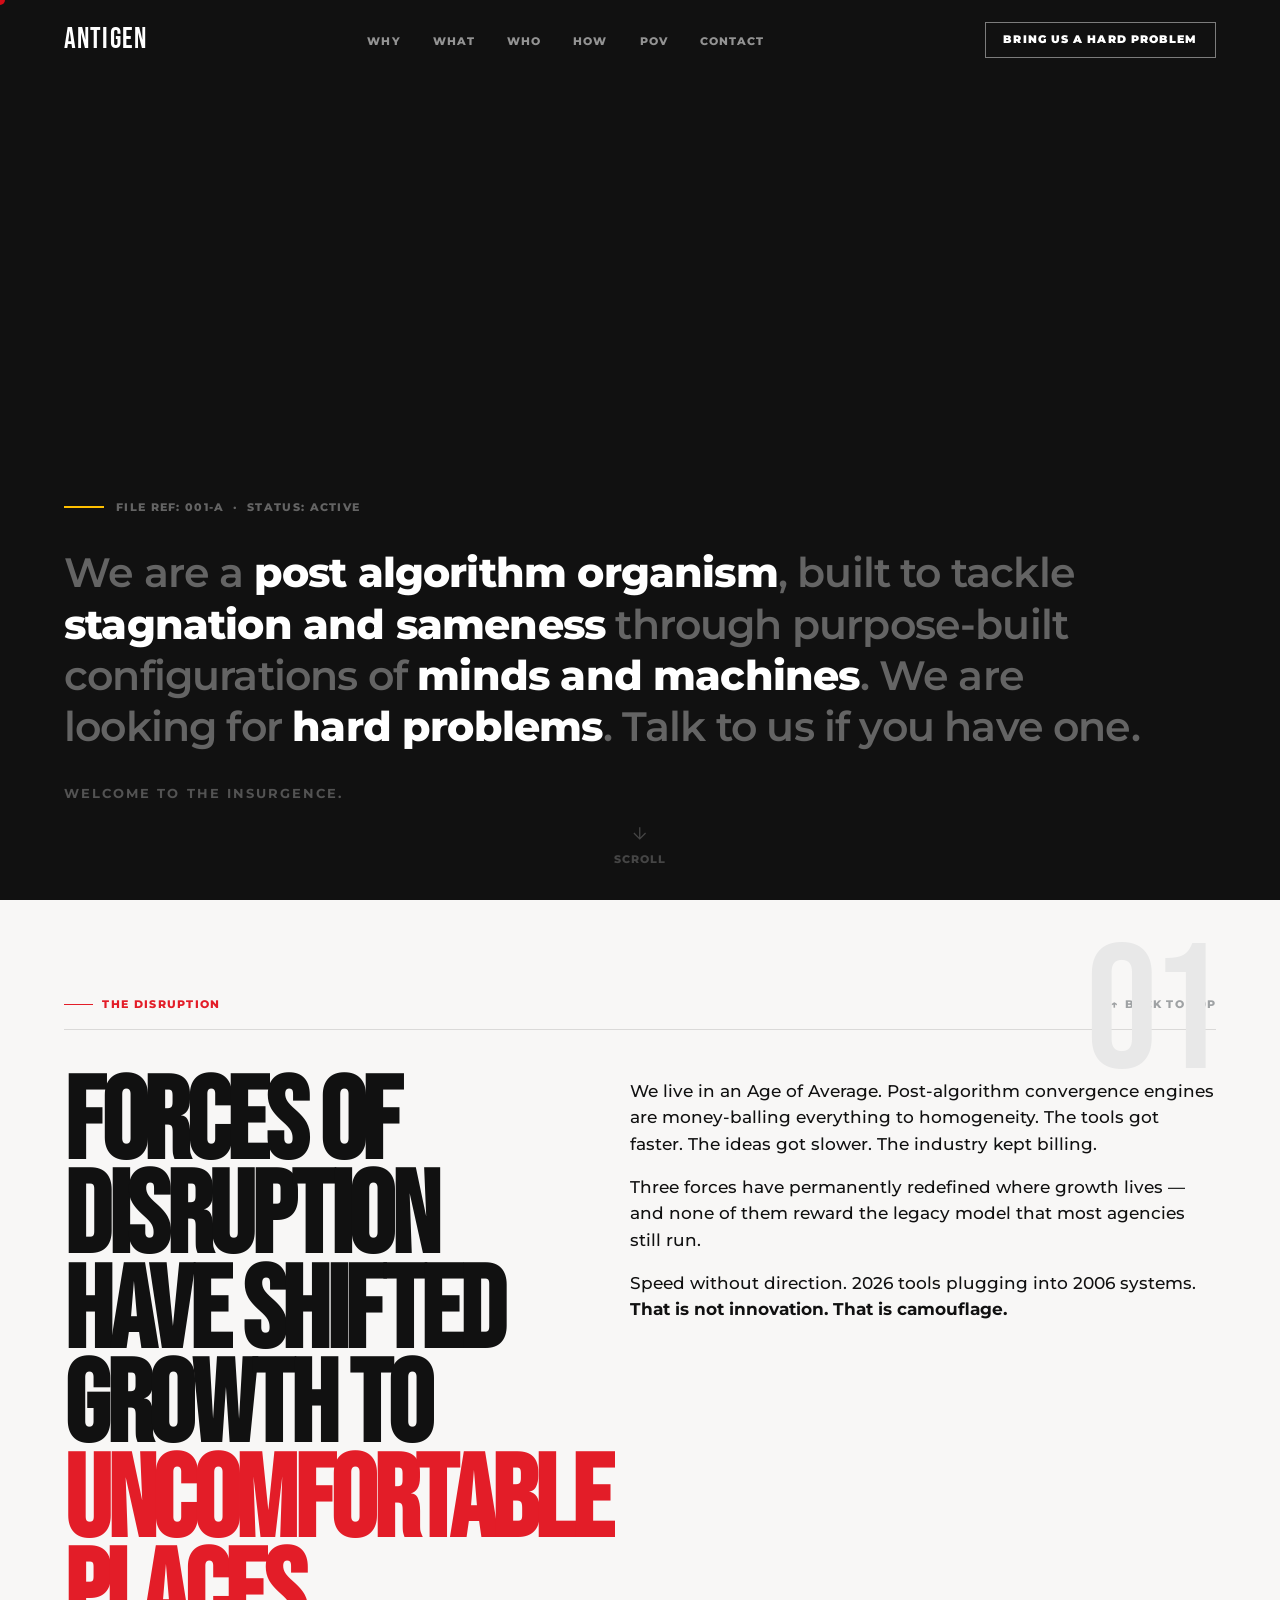
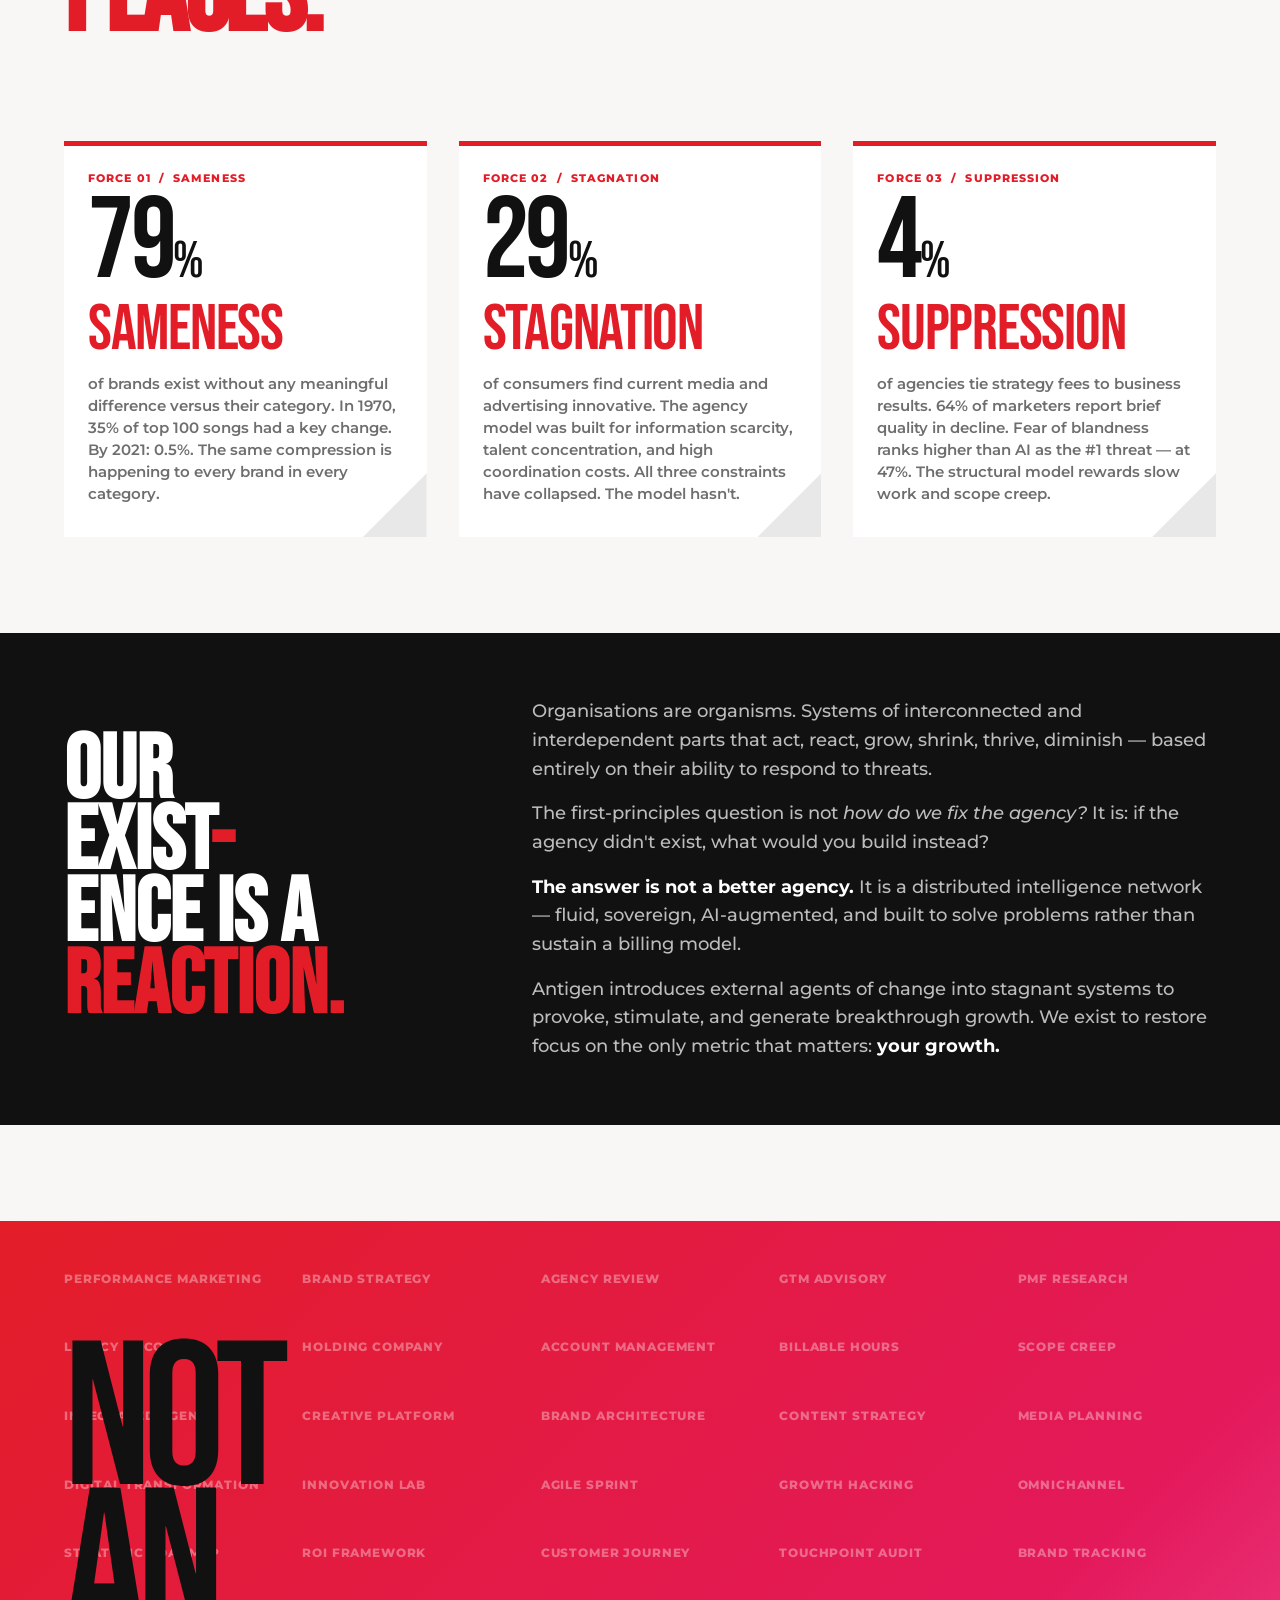
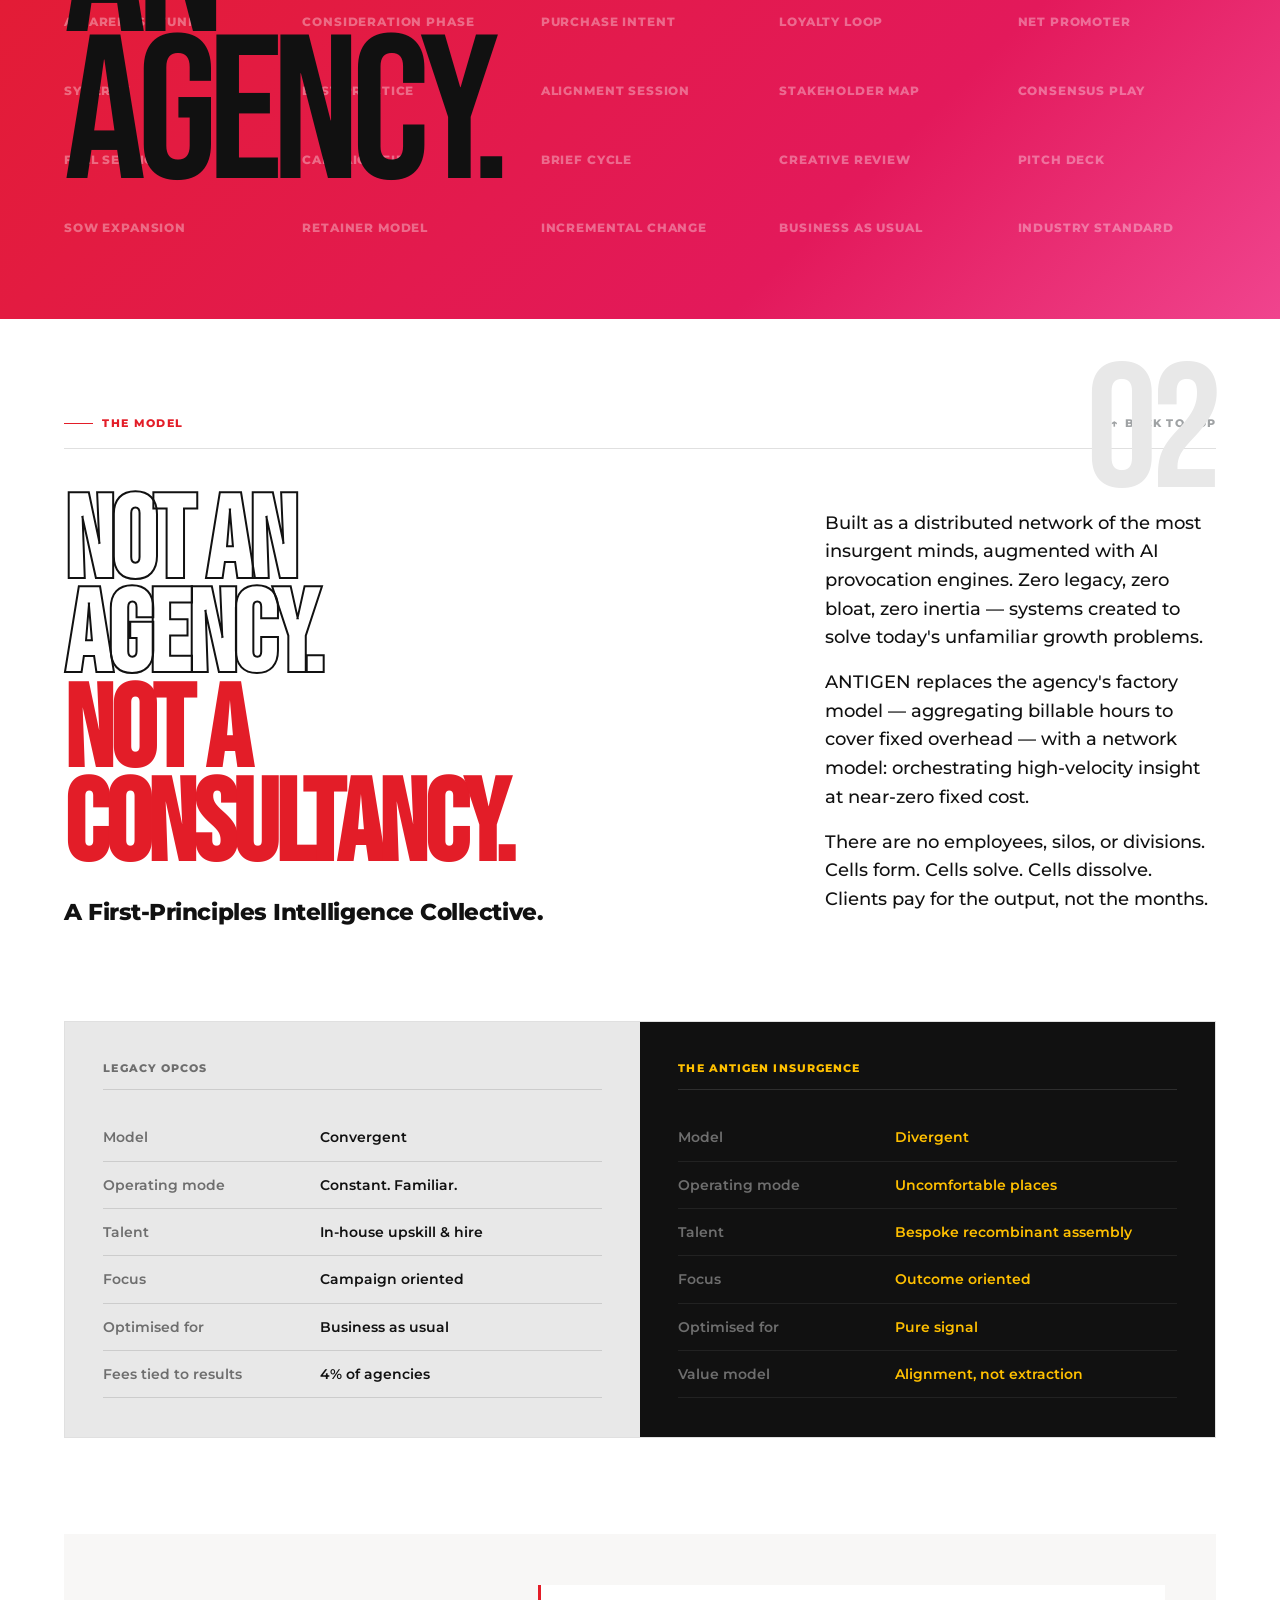
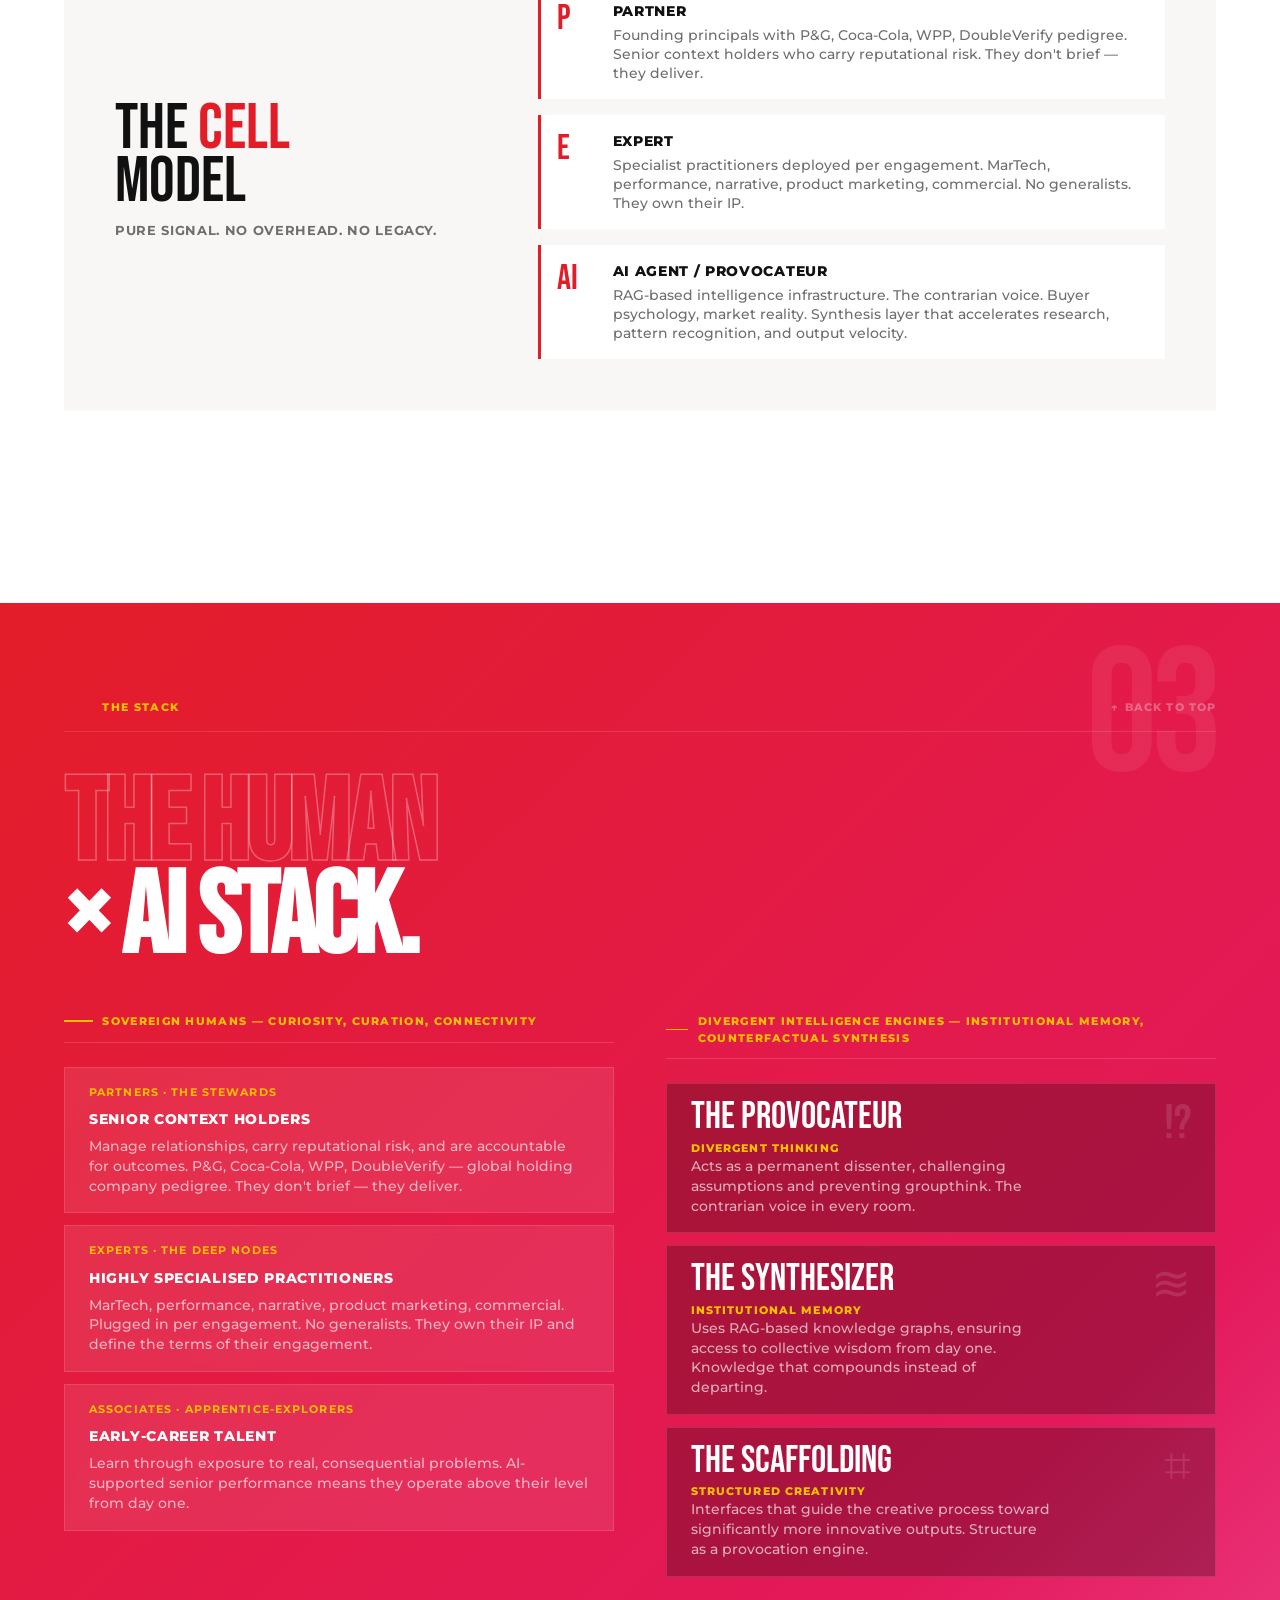
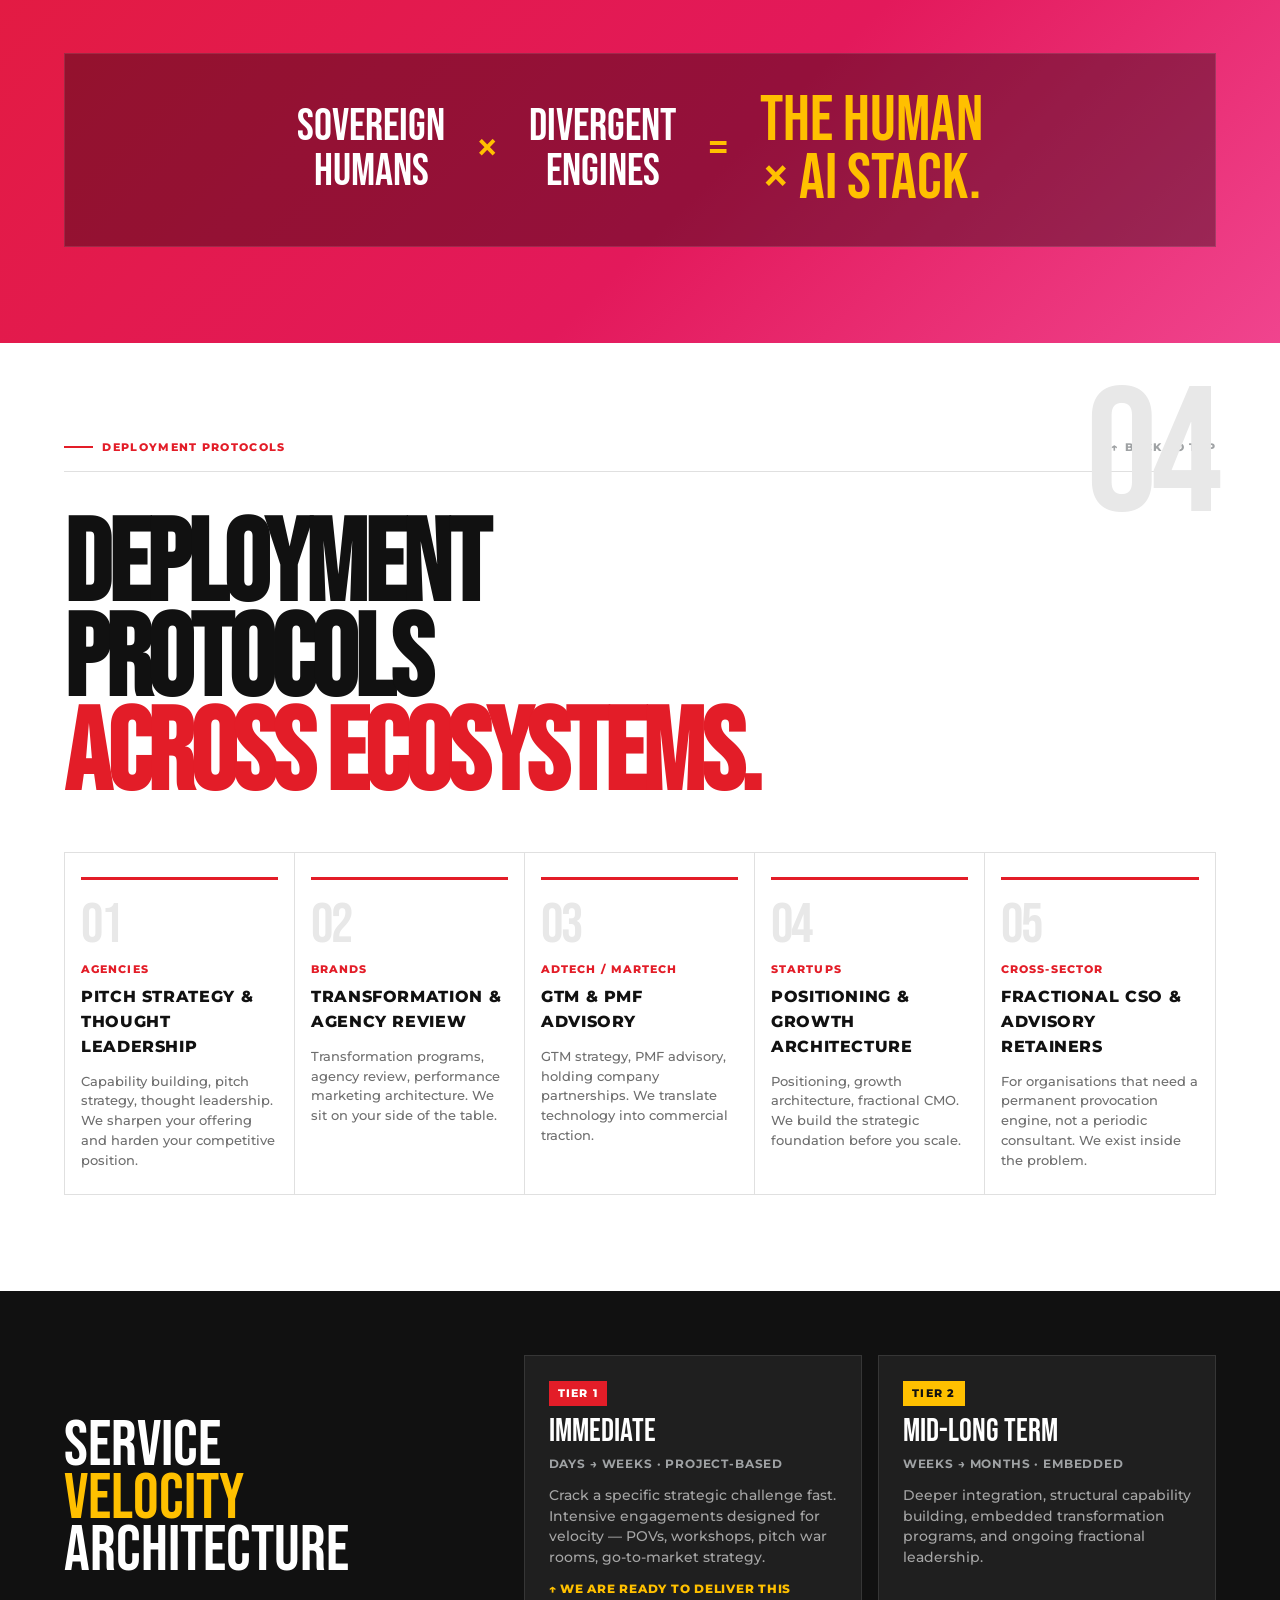
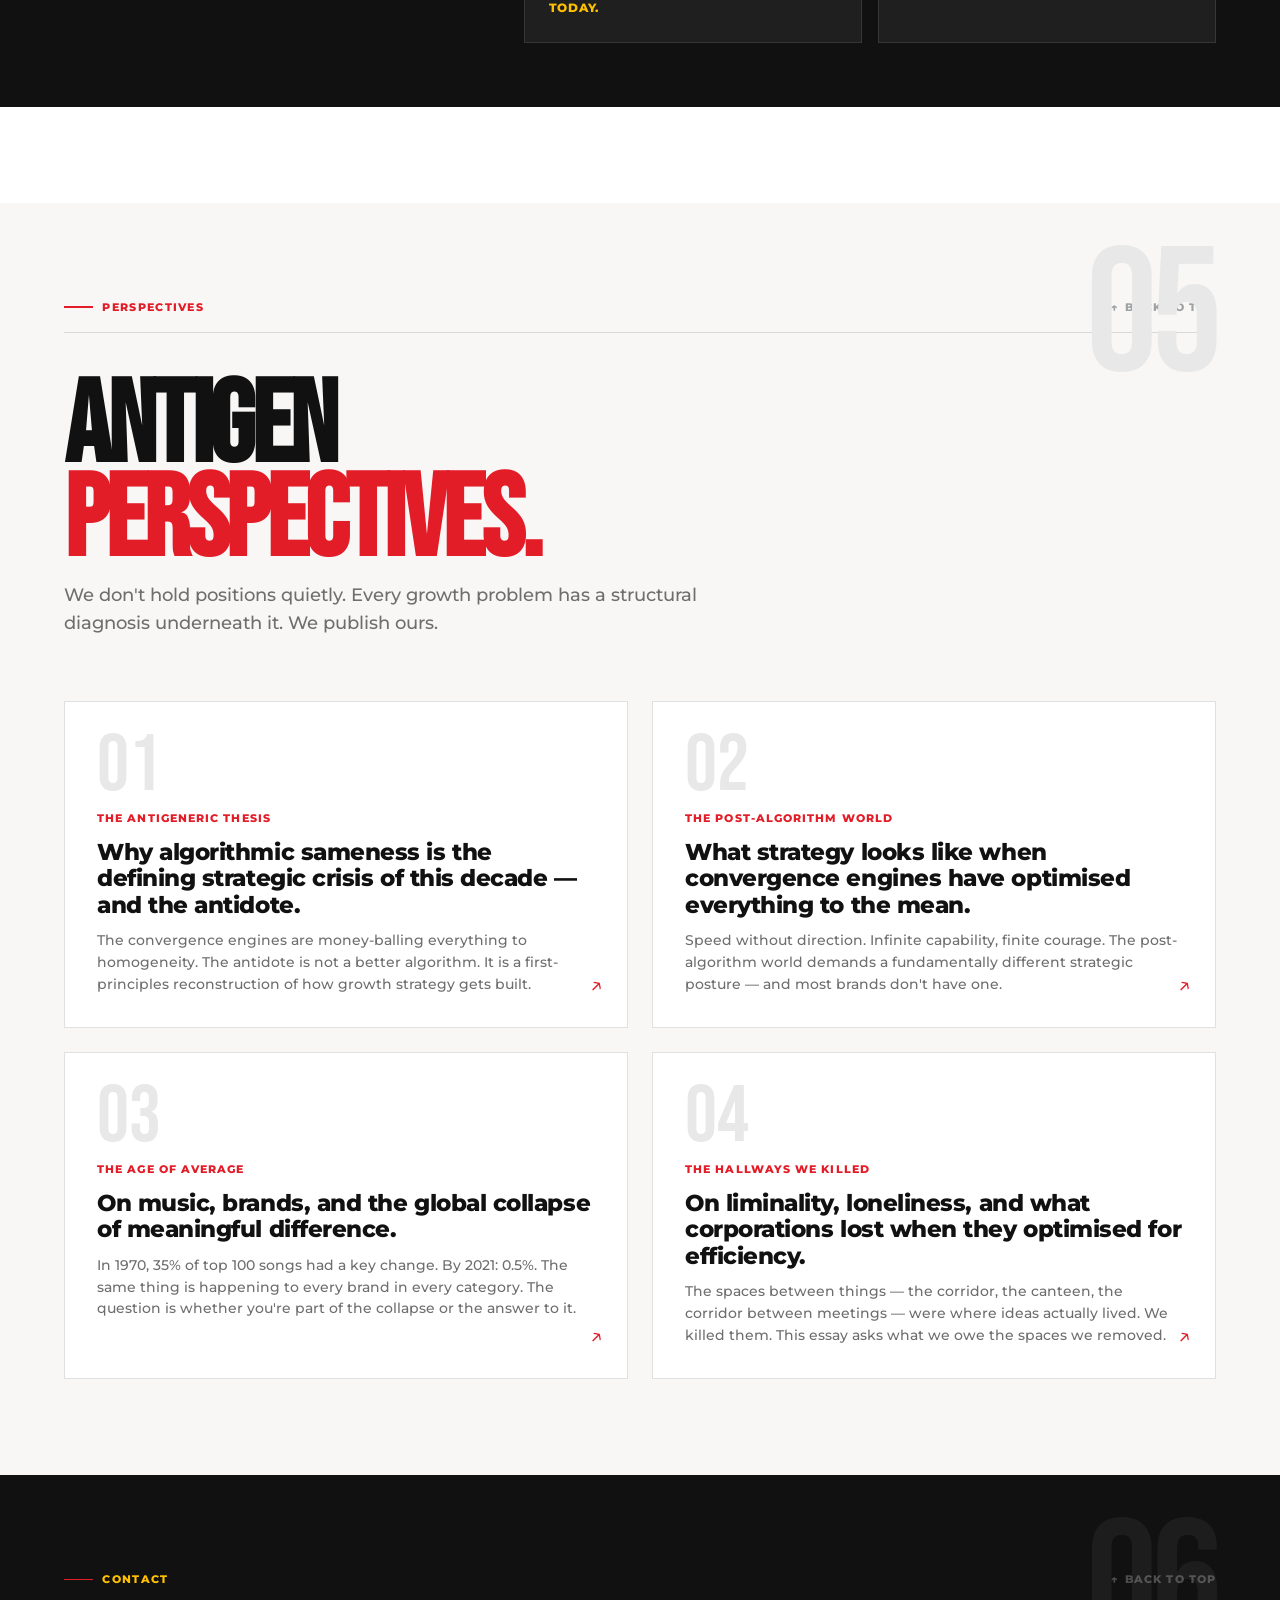
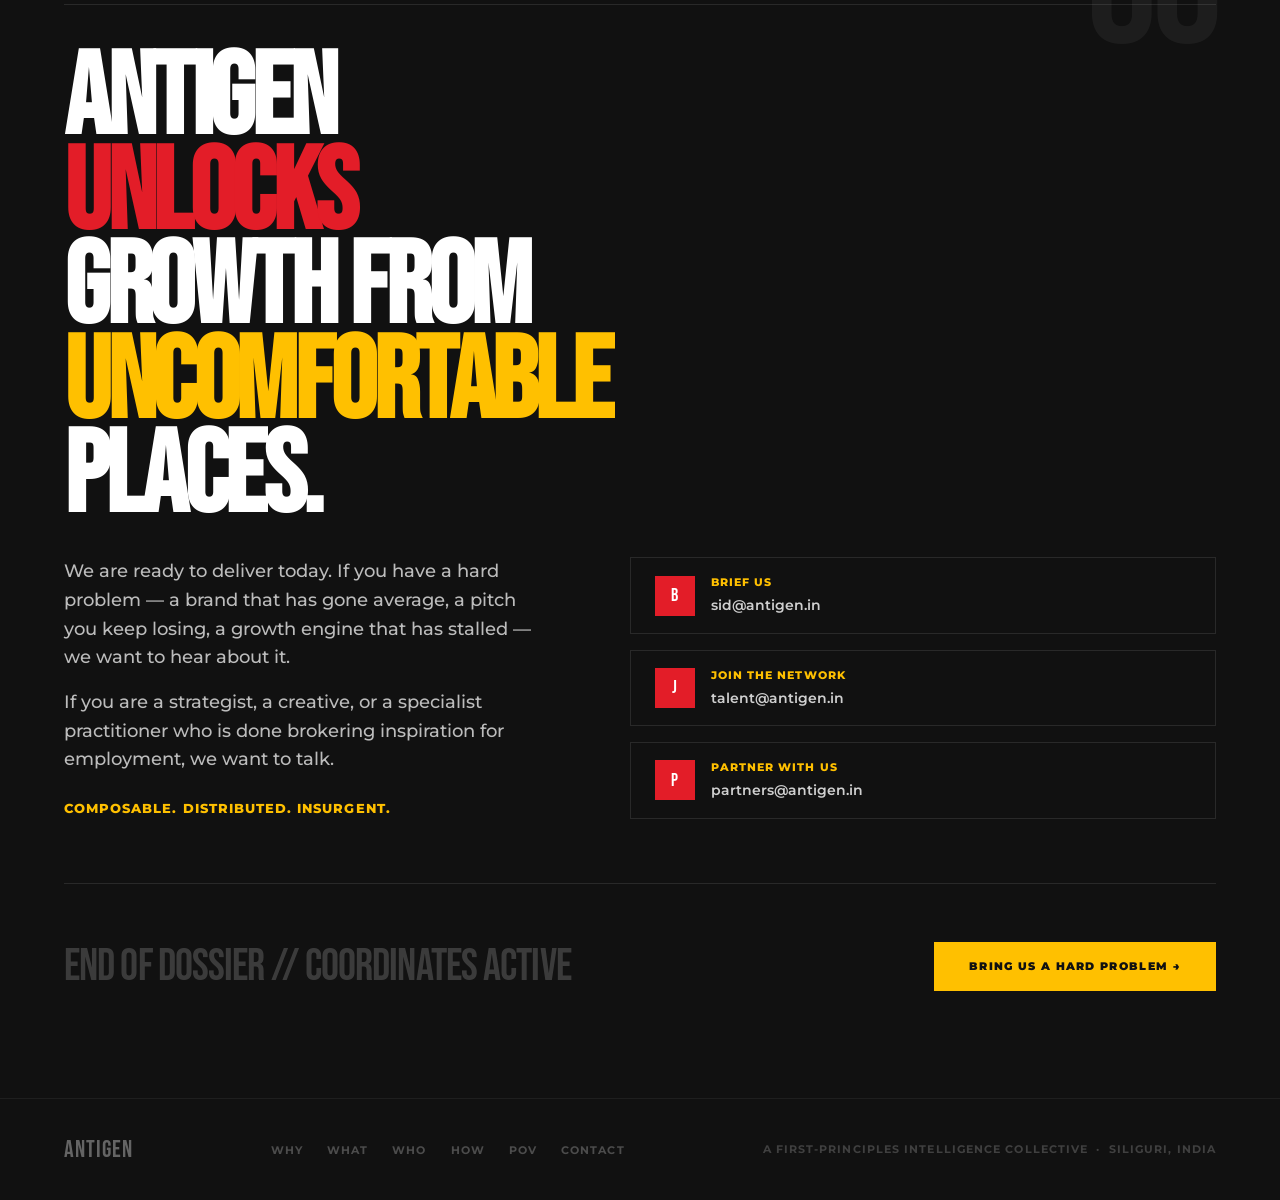
==== commit 5b75e522: "Redesign homepage hero as typographic manifesto, add back links to all sections - Replace gradient r" ====
--- a/index.html
+++ b/index.html
@@ -115,36 +115,21 @@
 #home{
   position:relative;
   min-height:100vh;
-  background:var(--gradient-insurgence);
+  background:var(--color-black);
   color:var(--color-white);
   overflow:hidden;
   display:grid;
   align-items:end;
   padding:var(--space-10) var(--page-pad) var(--space-9);
 }
-.hero-noise{
-  position:absolute;inset:0;
-  background-image:url("data:image/svg+xml,%3Csvg viewBox='0 0 256 256' xmlns='http://www.w3.org/2000/svg'%3E%3Cfilter id='noise'%3E%3CfeTurbulence type='fractalNoise' baseFrequency='0.9' numOctaves='4' stitchTiles='stitch'/%3E%3C/filter%3E%3Crect width='100%25' height='100%25' filter='url(%23noise)' opacity='0.06'/%3E%3C/svg%3E");
-  background-size:200px 200px;
-  pointer-events:none;
-  mix-blend-mode:overlay;
-}
-.hero-grid-bg{
-  position:absolute;inset:0;
-  background-image:
-    linear-gradient(rgba(255,255,255,.04) 1px, transparent 1px),
-    linear-gradient(90deg, rgba(255,255,255,.04) 1px, transparent 1px);
-  background-size:60px 60px;
-  pointer-events:none;
-}
-.hero-content{position:relative;z-index:2;max-width:1200px;}
+.hero-content{position:relative;z-index:2;max-width:1400px;}
 .hero-kicker{
   font-size:var(--type-micro);
   font-weight:800;
   letter-spacing:.12em;
   text-transform:uppercase;
-  color:rgba(255,255,255,.55);
-  margin-bottom:var(--space-5);
+  color:rgba(255,255,255,.35);
+  margin-bottom:var(--space-6);
   display:flex;align-items:center;gap:.75rem;
 }
 .hero-kicker::before{
@@ -152,76 +137,40 @@
   width:2.5rem;height:1.5px;
   background:var(--color-yellow);
 }
-.hero-headline{
-  font-family:var(--font-display);
-  font-size:var(--type-hero);
-  line-height:.78;
+.hero-welcome{
+  font-family:var(--font-sans);
+  font-size:clamp(.7rem,1vw,.85rem);
+  font-weight:700;
+  letter-spacing:.16em;
+  text-transform:uppercase;
+  color:rgba(255,255,255,.28);
+  margin-top:var(--space-6);
+}
+/* Manifesto block */
+.hero-manifesto{
+  font-family:var(--font-sans);
+  font-size:clamp(1.6rem,3.2vw,3.4rem);
+  font-weight:600;
+  line-height:1.25;
   letter-spacing:-.02em;
-  text-transform:uppercase;
-  margin-bottom:var(--space-7);
-}
-.hero-headline .line-outline{
-  -webkit-text-stroke:2px rgba(255,255,255,.45);
-  color:transparent;
-  display:block;
-}
-.hero-headline .line-solid{display:block;}
-.hero-headline .line-yellow{display:block;color:var(--color-yellow);}
-.hero-sub{
-  display:grid;
-  grid-template-columns:minmax(0,5fr) minmax(0,4fr);
-  gap:var(--space-8);
-  align-items:end;
-  padding-top:var(--space-6);
-  border-top:1px solid rgba(255,255,255,.18);
-}
-.hero-sub-copy{
-  font-size:clamp(1.05rem,1.6vw,1.55rem);
-  font-weight:600;
-  line-height:1.3;
-  letter-spacing:-.02em;
-  max-width:56ch;
-}
-.hero-sub-right{text-align:right;}
-.hero-nav-pills{
-  display:flex;justify-content:flex-end;
-  gap:.75rem;flex-wrap:wrap;
-  margin-bottom:var(--space-4);
-}
-.hero-nav-pill{
-  font-size:var(--type-micro);
-  font-weight:800;
-  letter-spacing:.1em;
-  text-transform:uppercase;
-  color:rgba(255,255,255,.45);
+  color:rgba(255,255,255,.35);
+  max-width:1100px;
+}
+.manifesto-phrase{
+  color:var(--color-white);
+  font-weight:800;
   text-decoration:none;
-  padding:.4rem .85rem;
-  border:1px solid rgba(255,255,255,.18);
-  transition:all .2s;
-}
-.hero-nav-pill:hover{
+  transition:color .18s ease;
+}
+.manifesto-phrase:hover{
   color:var(--color-yellow);
-  border-color:var(--color-yellow);
-}
-.hero-cta{
-  display:inline-block;
-  font-size:var(--type-micro);
-  font-weight:900;
-  letter-spacing:.1em;
-  text-transform:uppercase;
-  color:var(--color-black);
-  background:var(--color-yellow);
-  padding:.9rem 1.75rem;
-  text-decoration:none;
-  transition:background .2s,color .2s;
-}
-.hero-cta:hover{background:var(--color-white);}
+}
 .hero-scroll-indicator{
   position:absolute;
   bottom:var(--space-6);
   left:50%;transform:translateX(-50%);
   display:flex;flex-direction:column;align-items:center;gap:.5rem;
-  color:rgba(255,255,255,.35);
+  color:rgba(255,255,255,.22);
   font-size:var(--type-micro);
   font-weight:800;
   letter-spacing:.1em;
@@ -232,7 +181,24 @@
   width:20px;height:20px;
   stroke:currentColor;fill:none;stroke-width:1.5;
 }
-@keyframes pulse{0%,100%{opacity:.35;}50%{opacity:.7;}}
+@keyframes pulse{0%,100%{opacity:.22;}50%{opacity:.55;}}
+
+/* ─── BACK LINK ──────────────────────────────────────────────────────── */
+.back-link{
+  font-size:var(--type-micro);
+  font-weight:800;
+  letter-spacing:.1em;
+  text-transform:uppercase;
+  color:var(--color-grey);
+  text-decoration:none;
+  display:inline-flex;align-items:center;gap:.4rem;
+  transition:color .2s;
+}
+.back-link::before{content:'↑';}
+.back-link:hover{color:var(--color-red);}
+#who .back-link:hover,#contact .back-link:hover{color:var(--color-yellow);}
+#who .back-link{color:rgba(255,255,255,.3);}
+#contact .back-link{color:rgba(255,255,255,.25);}
 
 /* ─── SECTION COMMON ─────────────────────────────────────────────────── */
 section{position:relative;}
@@ -1162,36 +1128,17 @@
 <!--  HOME                                                              -->
 <!-- ═══════════════════════════════════════════════════════════════════ -->
 <section id="home">
-  <div class="hero-noise"></div>
-  <div class="hero-grid-bg"></div>
-
   <div class="hero-content">
     <p class="hero-kicker">FILE REF: 001-A &nbsp;·&nbsp; STATUS: ACTIVE</p>
 
-    <h1 class="hero-headline">
-      <span class="line-outline">WELCOME</span>
-      <span class="line-solid">TO THE</span>
-      <span class="line-yellow">INSURGENCE.</span>
-    </h1>
-
-    <div class="hero-sub">
-      <p class="hero-sub-copy">
-        A post-algorithm organism built to tackle stagnation and sameness through purpose-built configurations of minds and machines. We are looking for hard problems.
-      </p>
-      <div class="hero-sub-right">
-        <div class="hero-nav-pills">
-          <a class="hero-nav-pill" href="#why">The Disruption</a>
-          <a class="hero-nav-pill" href="#what">The Model</a>
-          <a class="hero-nav-pill" href="#who">The Stack</a>
-          <a class="hero-nav-pill" href="#how">How We Deploy</a>
-          <a class="hero-nav-pill" href="#pov">POV</a>
-        </div>
-        <a class="hero-cta" href="#contact">Talk to us if you have one →</a>
-      </div>
-    </div>
-  </div>
-
-  <div class="hero-scroll-indicator">
+    <p class="hero-manifesto">
+      We are a <a class="manifesto-phrase" href="#what">post algorithm organism</a>, built to tackle <a class="manifesto-phrase" href="#why">stagnation and sameness</a> through purpose-built configurations of <a class="manifesto-phrase" href="#who">minds and machines</a>. We are looking for <a class="manifesto-phrase" href="#contact">hard problems</a>. Talk to us if you have one.
+    </p>
+
+    <p class="hero-welcome">Welcome to the Insurgence.</p>
+  </div>
+
+  <div class="hero-scroll-indicator" aria-hidden="true">
     <svg viewBox="0 0 24 24"><path d="M12 5v14M5 12l7 7 7-7"/></svg>
     <span>Scroll</span>
   </div>
@@ -1205,7 +1152,7 @@
 
   <div class="section-header">
     <span class="section-label">The Disruption</span>
-    <span style="font-size:var(--type-micro);font-weight:800;letter-spacing:.1em;text-transform:uppercase;color:var(--color-grey);">Why ANTIGEN exists</span>
+    <a class="back-link" href="#home">Back to top</a>
   </div>
 
   <div class="why-intro-grid reveal">
@@ -1279,7 +1226,7 @@
 
   <div class="section-header">
     <span class="section-label">The Model</span>
-    <span style="font-size:var(--type-micro);font-weight:800;letter-spacing:.1em;text-transform:uppercase;color:var(--color-grey);">What we are building</span>
+    <a class="back-link" href="#home">Back to top</a>
   </div>
 
   <div class="what-opener reveal">
@@ -1362,7 +1309,7 @@
 
   <div class="section-header" style="border-bottom-color:rgba(255,255,255,.12);">
     <span class="section-label" style="color:var(--color-yellow);">The Stack</span>
-    <span style="font-size:var(--type-micro);font-weight:800;letter-spacing:.1em;text-transform:uppercase;color:rgba(255,255,255,.3);">Sovereign Humans × Divergent Engines</span>
+    <a class="back-link" href="#home">Back to top</a>
   </div>
 
   <h2 class="who-stack-headline reveal">
@@ -1441,7 +1388,7 @@
 
   <div class="section-header">
     <span class="section-label">Deployment Protocols</span>
-    <span style="font-size:var(--type-micro);font-weight:800;letter-spacing:.1em;text-transform:uppercase;color:var(--color-grey);">How we engage</span>
+    <a class="back-link" href="#home">Back to top</a>
   </div>
 
   <h2 class="how-headline reveal">DEPLOYMENT<br/>PROTOCOLS<br/><span style="color:var(--color-red);">ACROSS ECOSYSTEMS.</span></h2>
@@ -1516,7 +1463,7 @@
 
   <div class="section-header">
     <span class="section-label">Perspectives</span>
-    <span style="font-size:var(--type-micro);font-weight:800;letter-spacing:.1em;text-transform:uppercase;color:var(--color-grey);">Published POVs &amp; essays</span>
+    <a class="back-link" href="#home">Back to top</a>
   </div>
 
   <h2 class="pov-headline reveal">ANTIGEN<br/><span style="color:var(--color-red);">PERSPECTIVES.</span></h2>
@@ -1563,7 +1510,7 @@
 
   <div class="section-header" style="border-bottom-color:rgba(255,255,255,.1);">
     <span class="section-label" style="color:var(--color-yellow);">Contact</span>
-    <span style="font-size:var(--type-micro);font-weight:800;letter-spacing:.1em;text-transform:uppercase;color:rgba(255,255,255,.25);">Status: Active</span>
+    <a class="back-link" href="#home">Back to top</a>
   </div>
 
   <h2 class="contact-headline reveal">
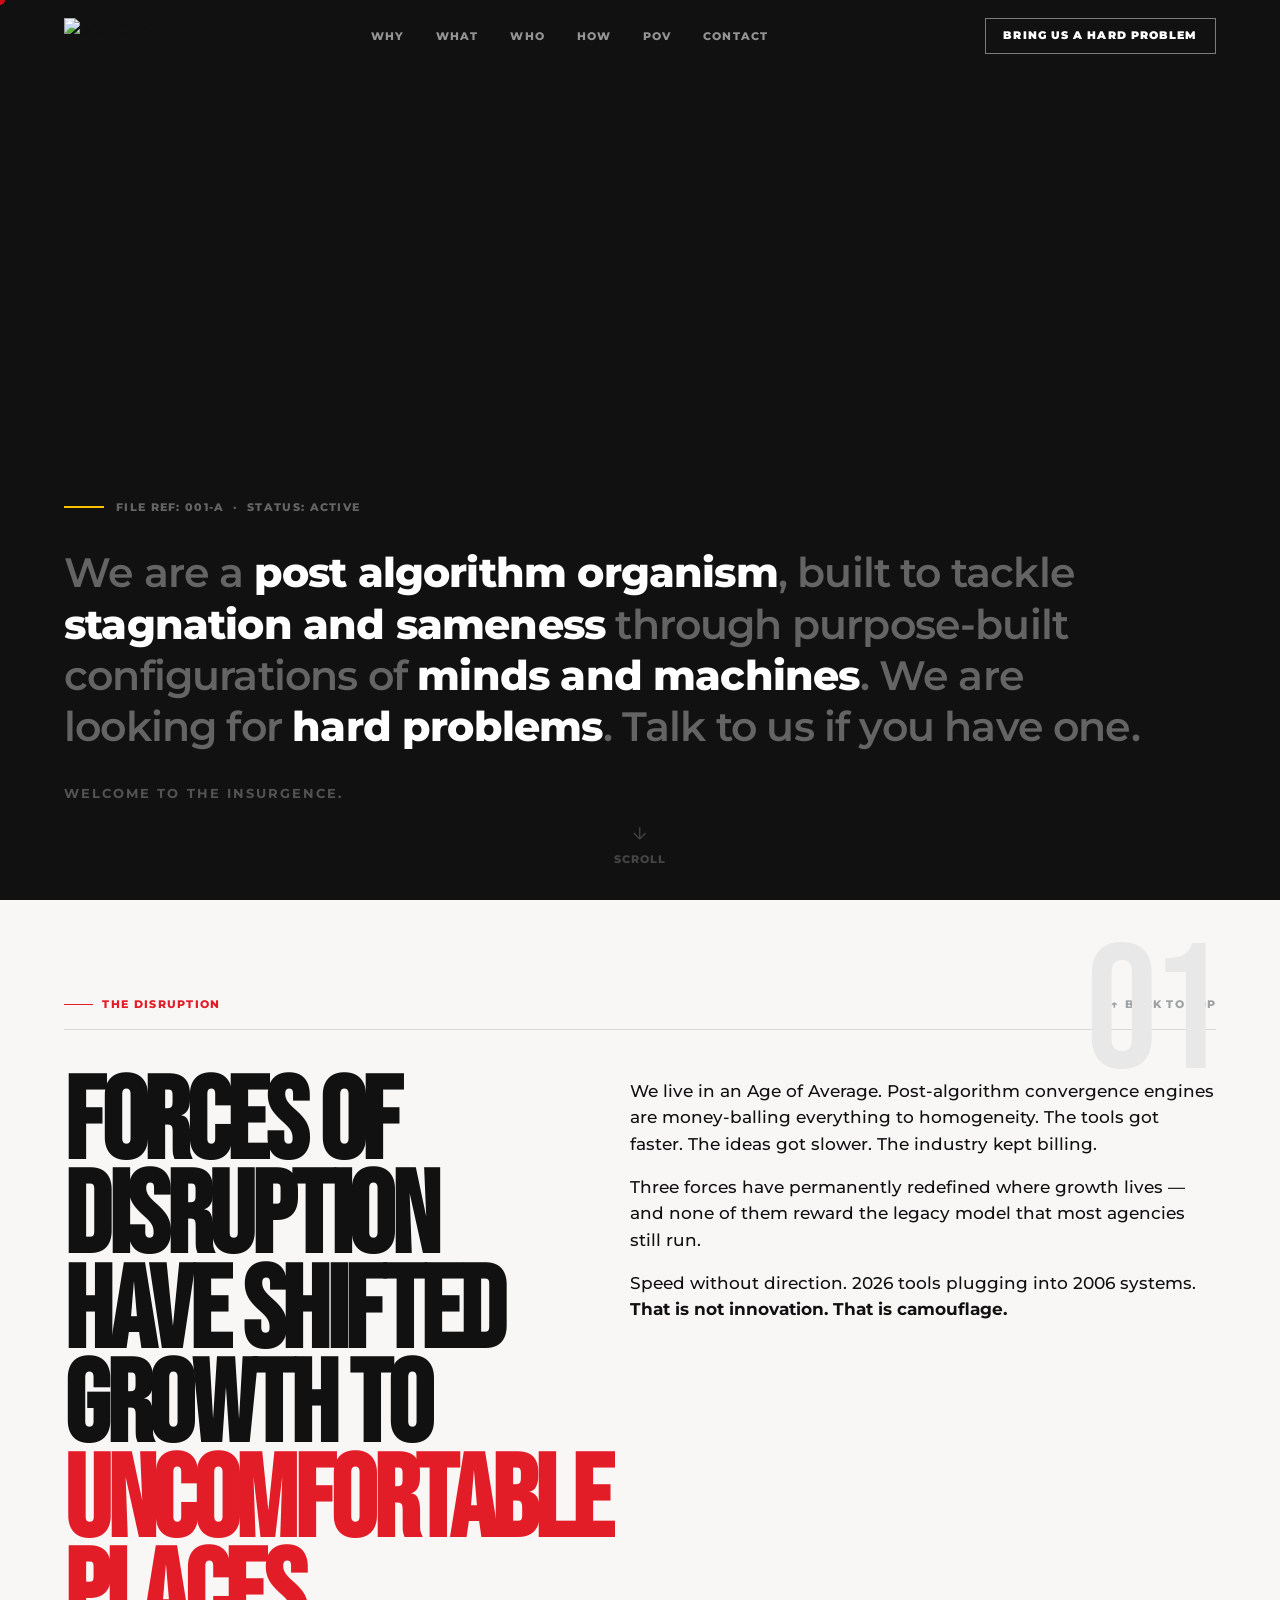
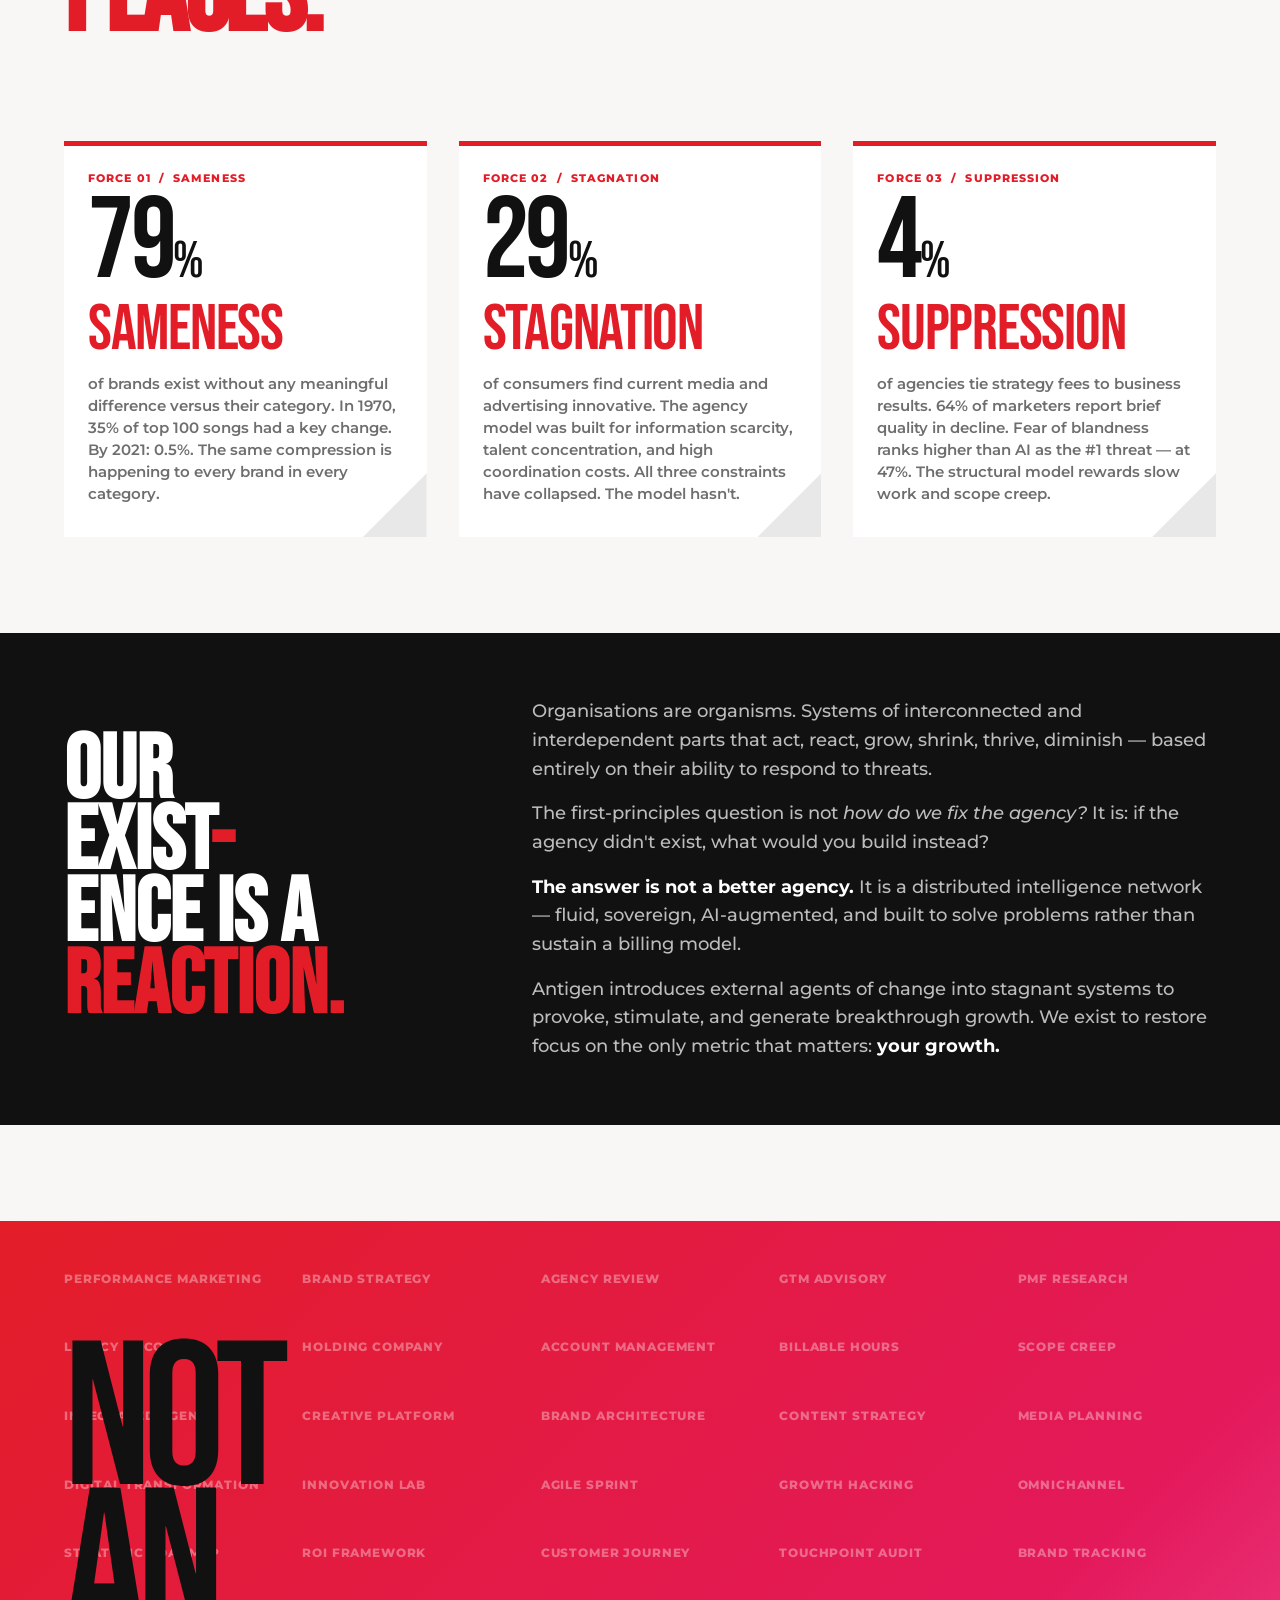
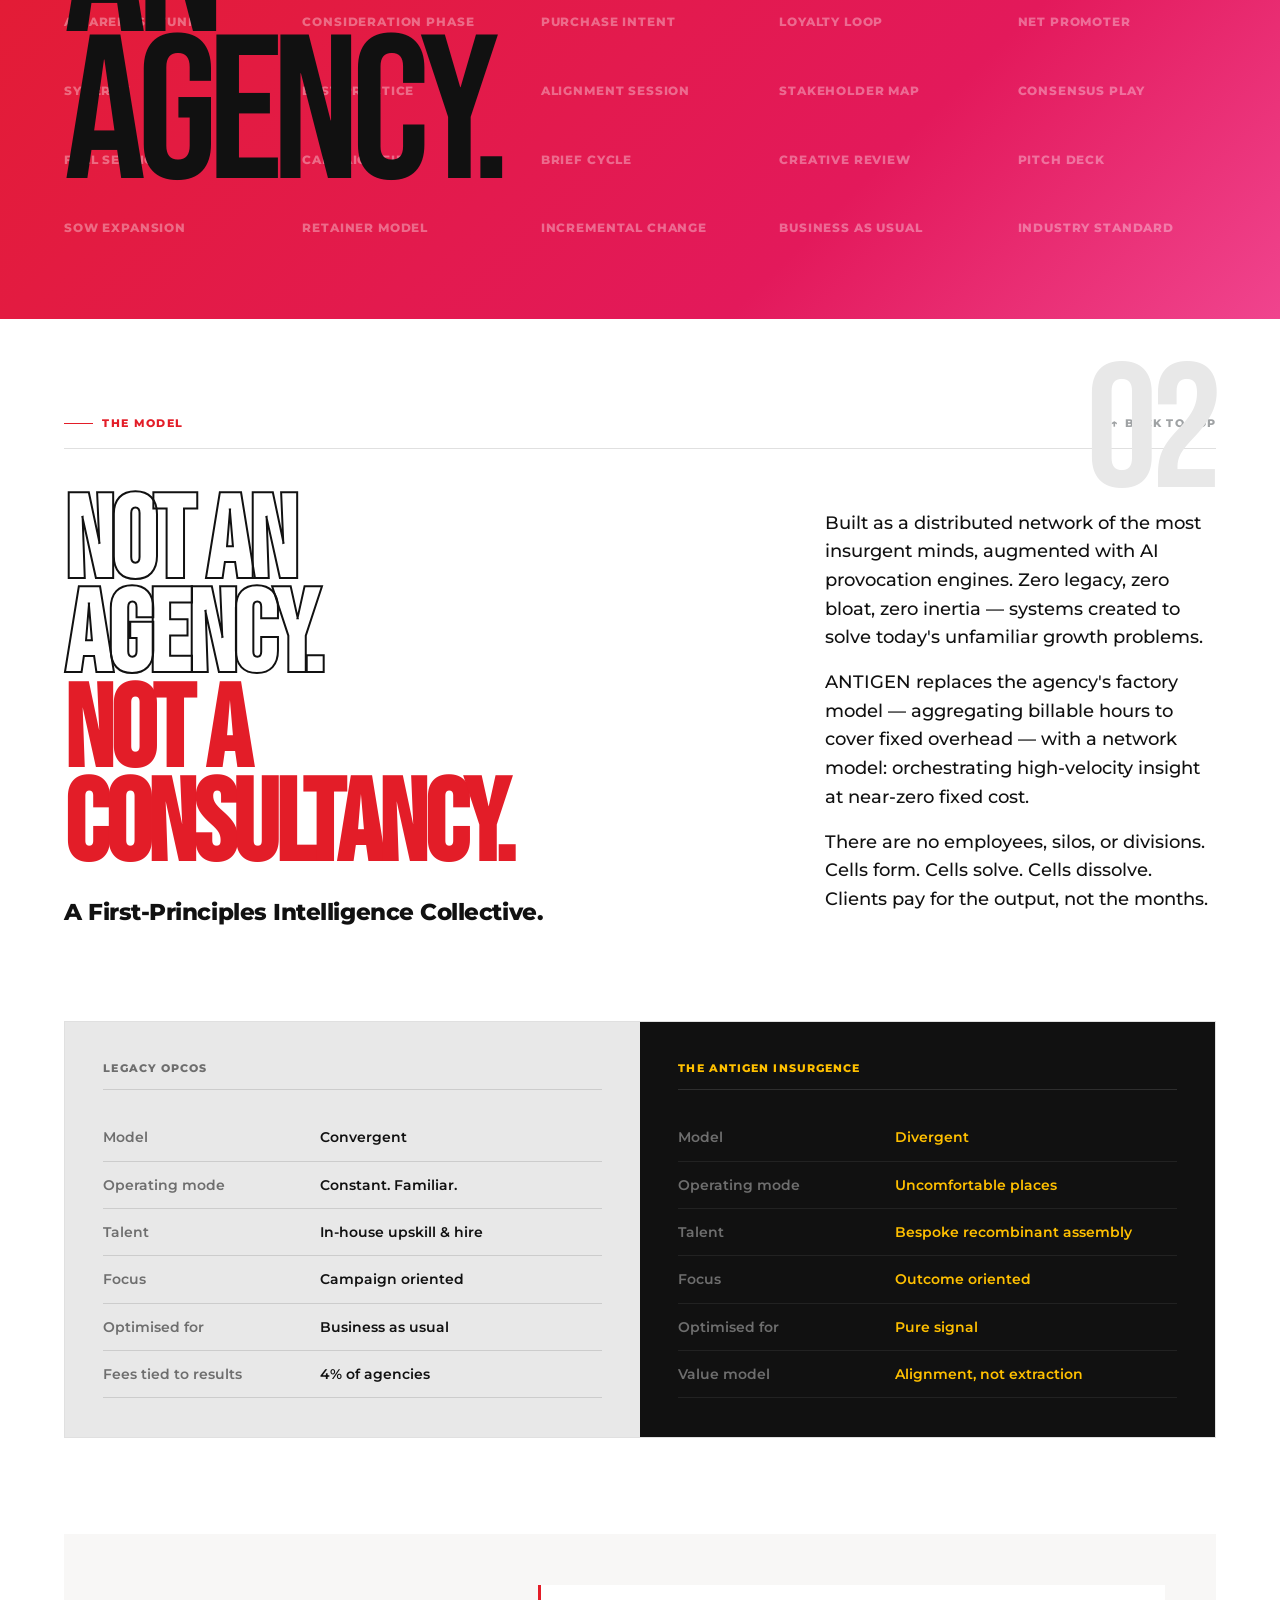
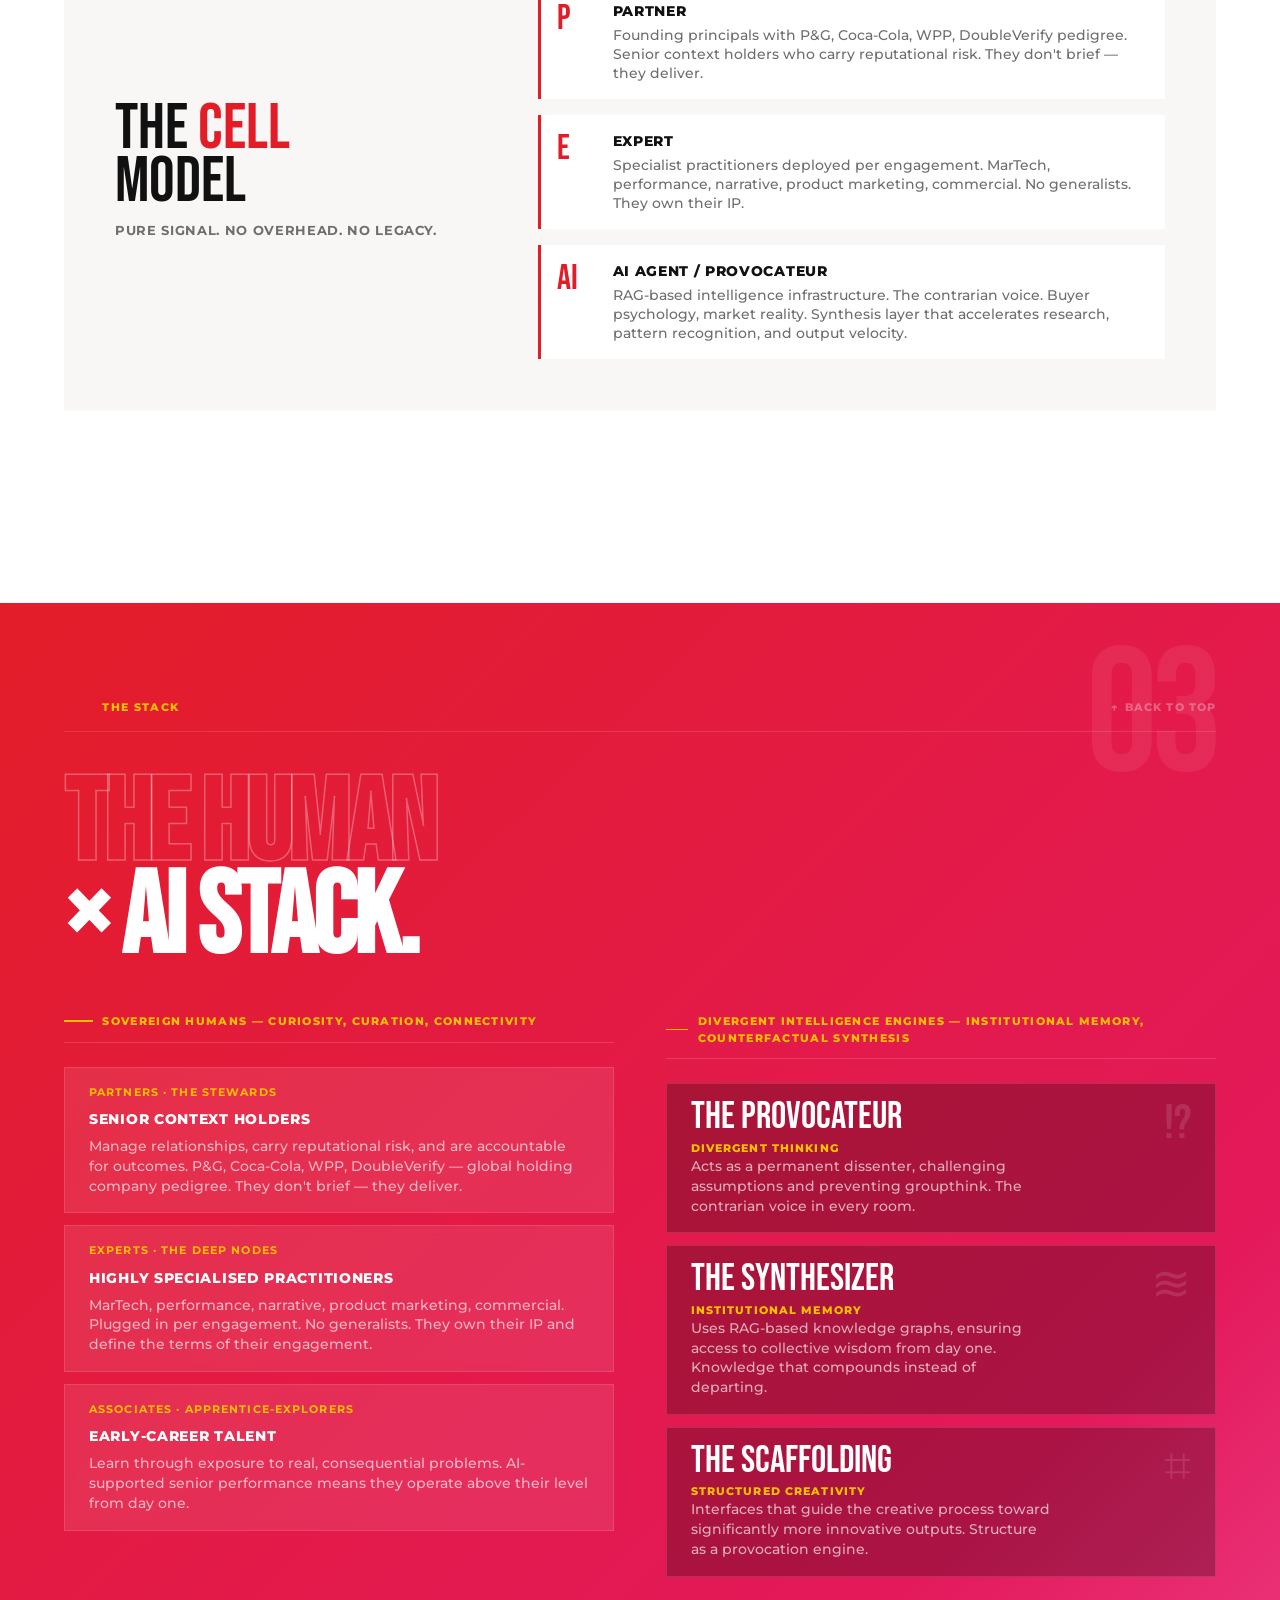
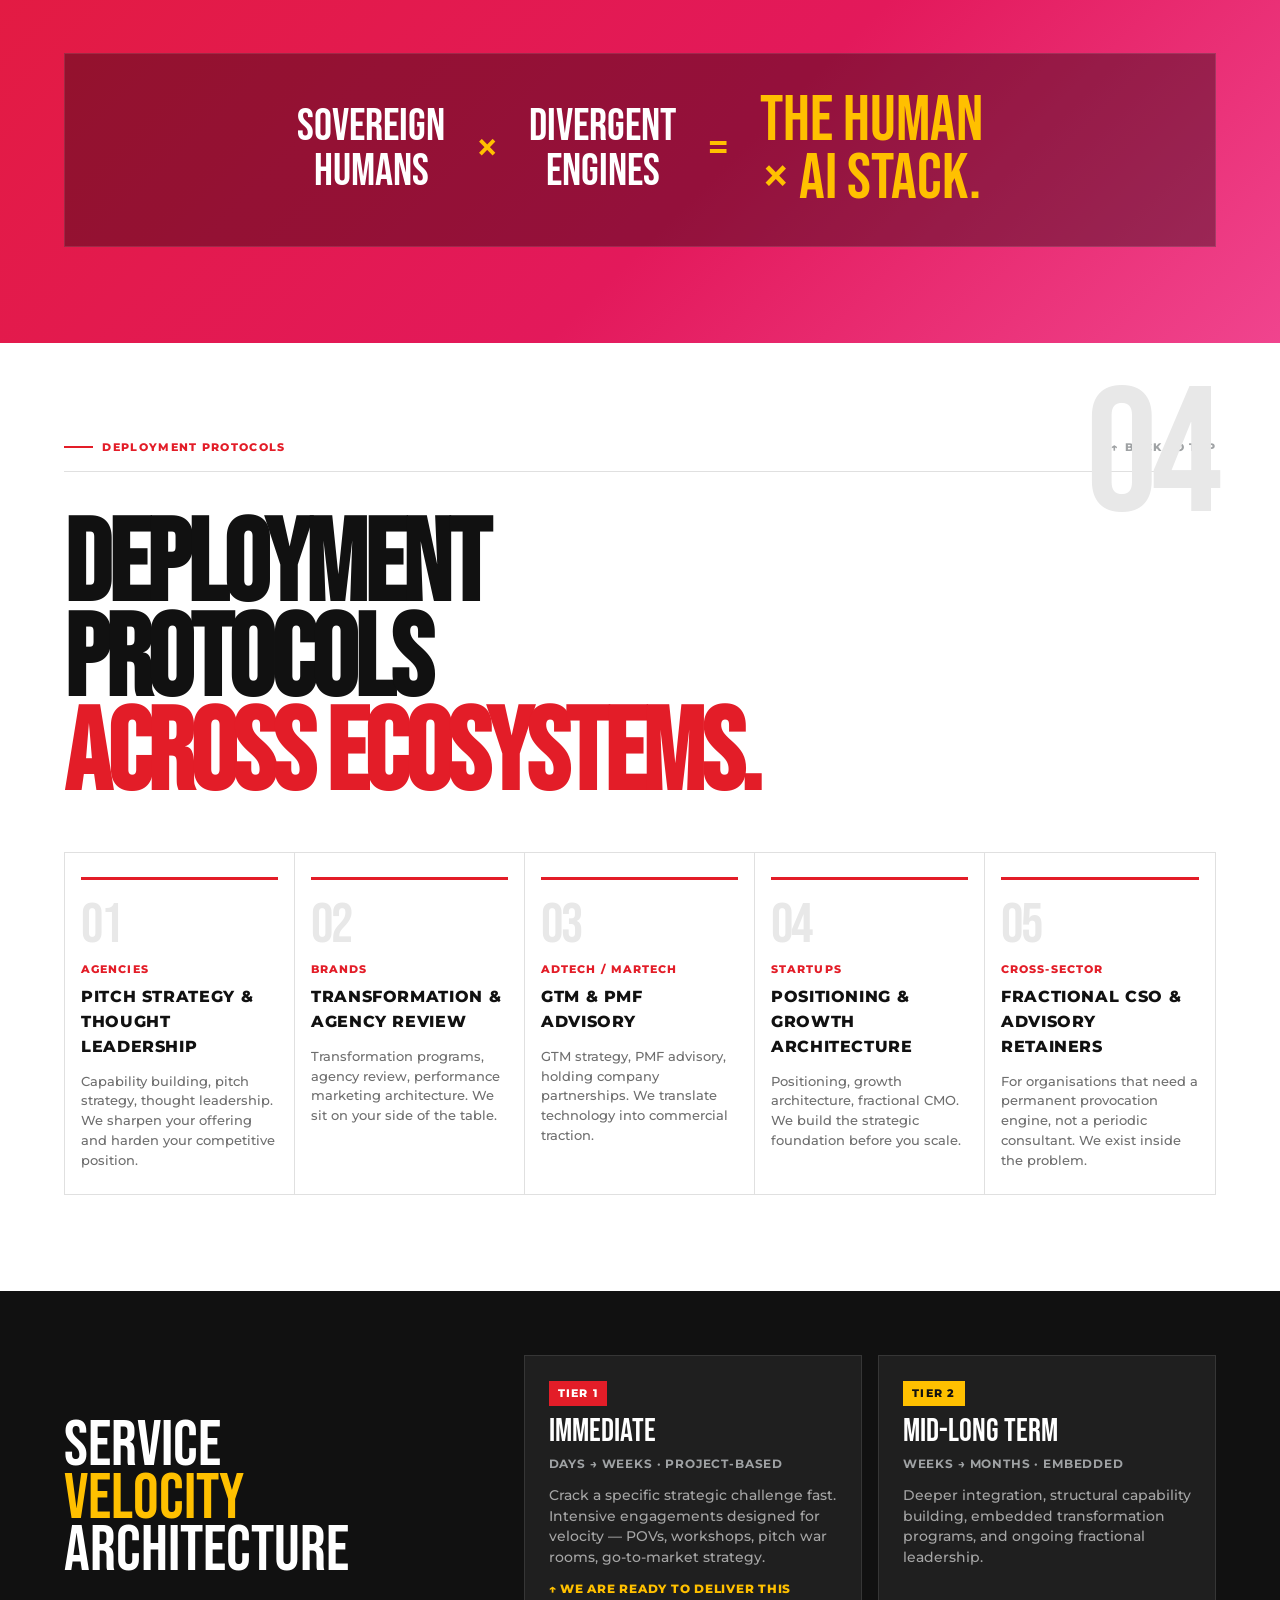
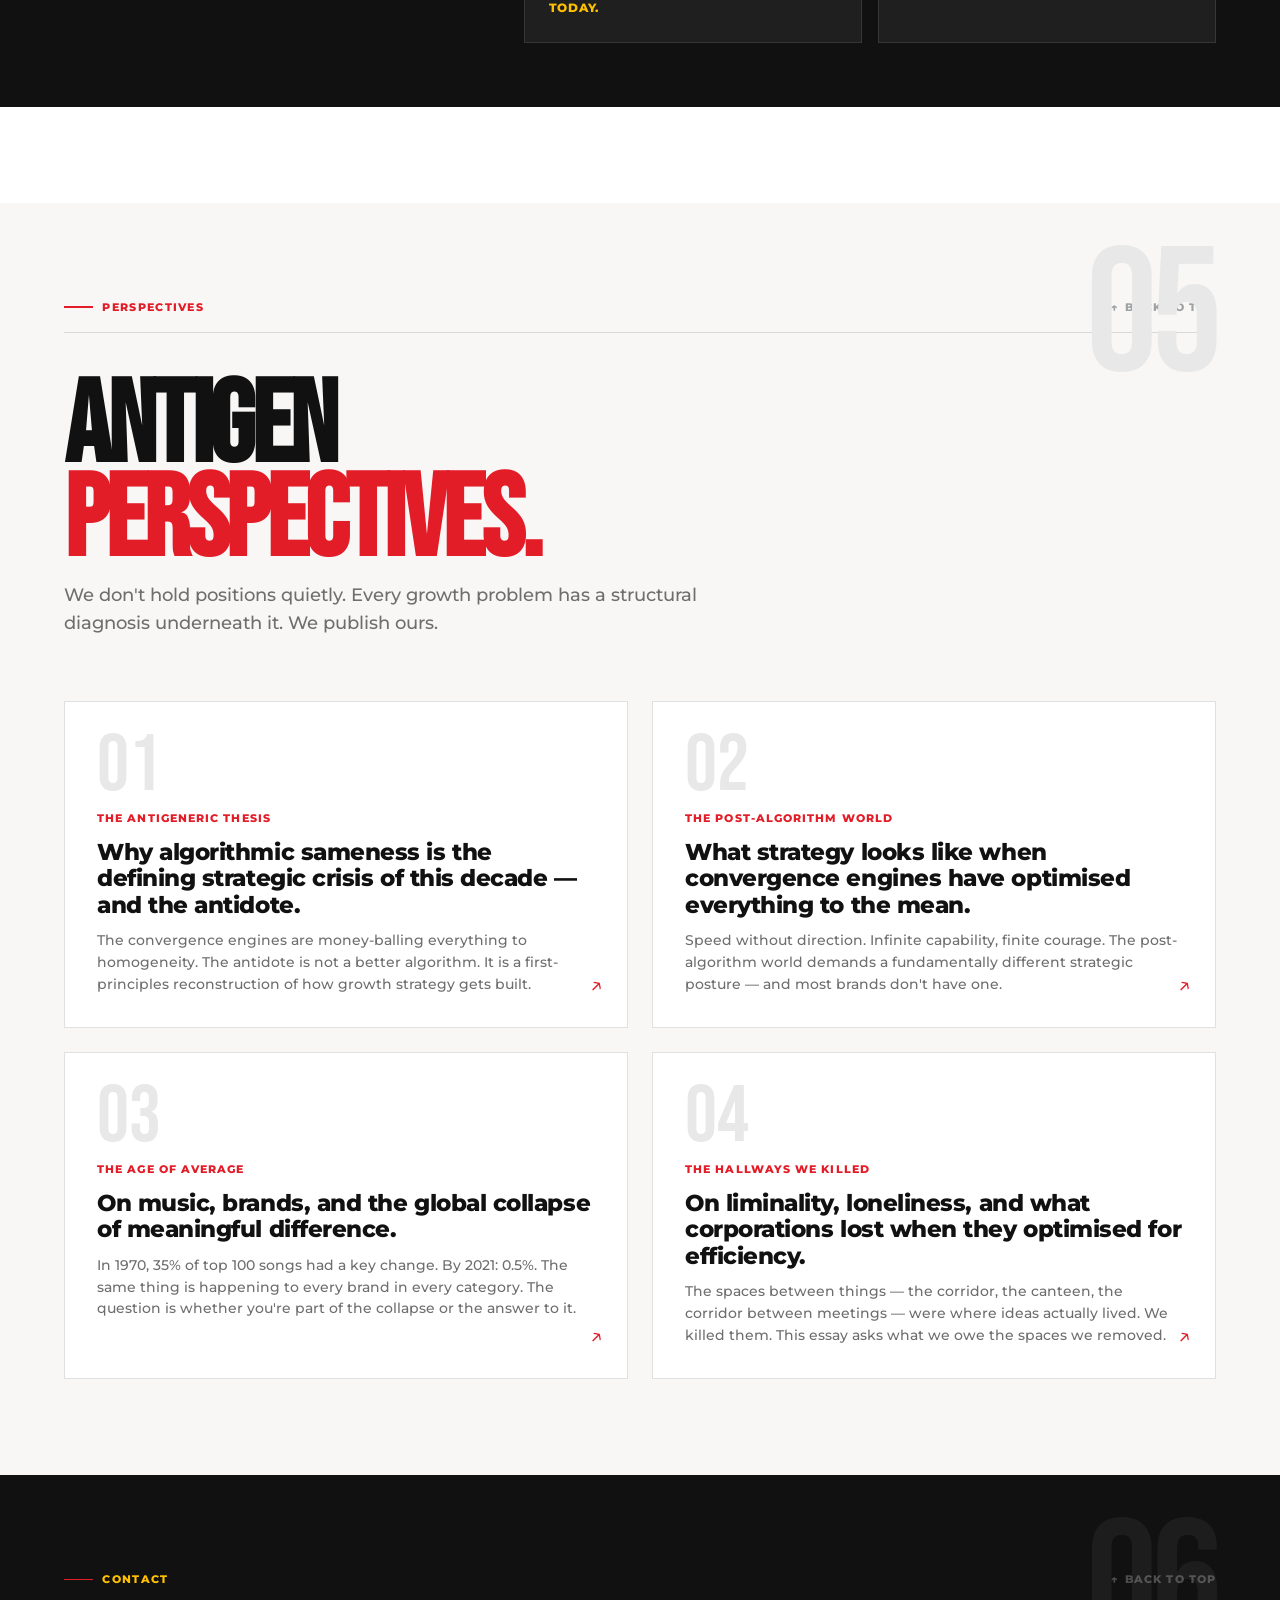
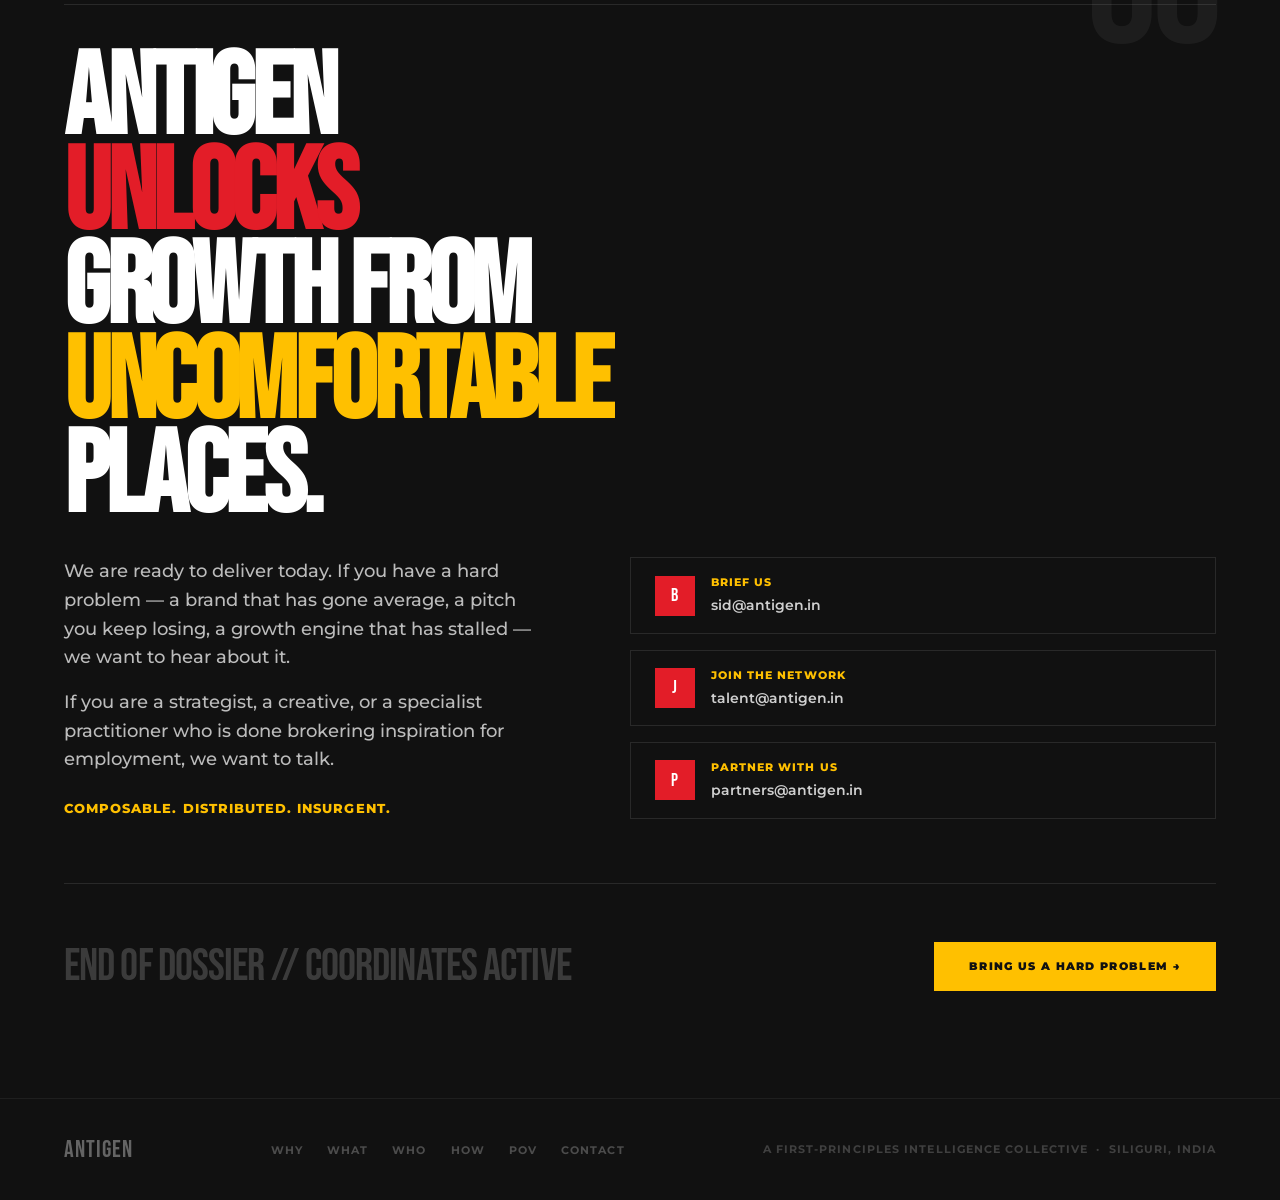
==== commit 21545f88: "Replace text logo with antigen-logo-white.png image in site header https://claude.ai/code/session_01" ====
--- a/index.html
+++ b/index.html
@@ -79,11 +79,14 @@
   backdrop-filter:blur(12px);
 }
 .nav-logo{
-  font-family:var(--font-display);
-  font-size:1.8rem;
-  letter-spacing:.04em;
-  color:var(--color-white);
+  display:flex;
+  align-items:center;
   text-decoration:none;
+}
+.nav-logo img{
+  height:36px;
+  width:auto;
+  display:block;
 }
 .nav-links{
   display:flex;gap:var(--space-6);list-style:none;
@@ -1112,7 +1115,7 @@
 
 <!-- ─── NAV ─────────────────────────────────────────────────────────── -->
 <nav class="site-nav" id="site-nav">
-  <a class="nav-logo" href="#home">ANTIGEN</a>
+  <a class="nav-logo" href="#home"><img src="antigen-logo-white.png" alt="ANTIGEN" height="36"></a>
   <ul class="nav-links">
     <li><a href="#why">Why</a></li>
     <li><a href="#what">What</a></li>
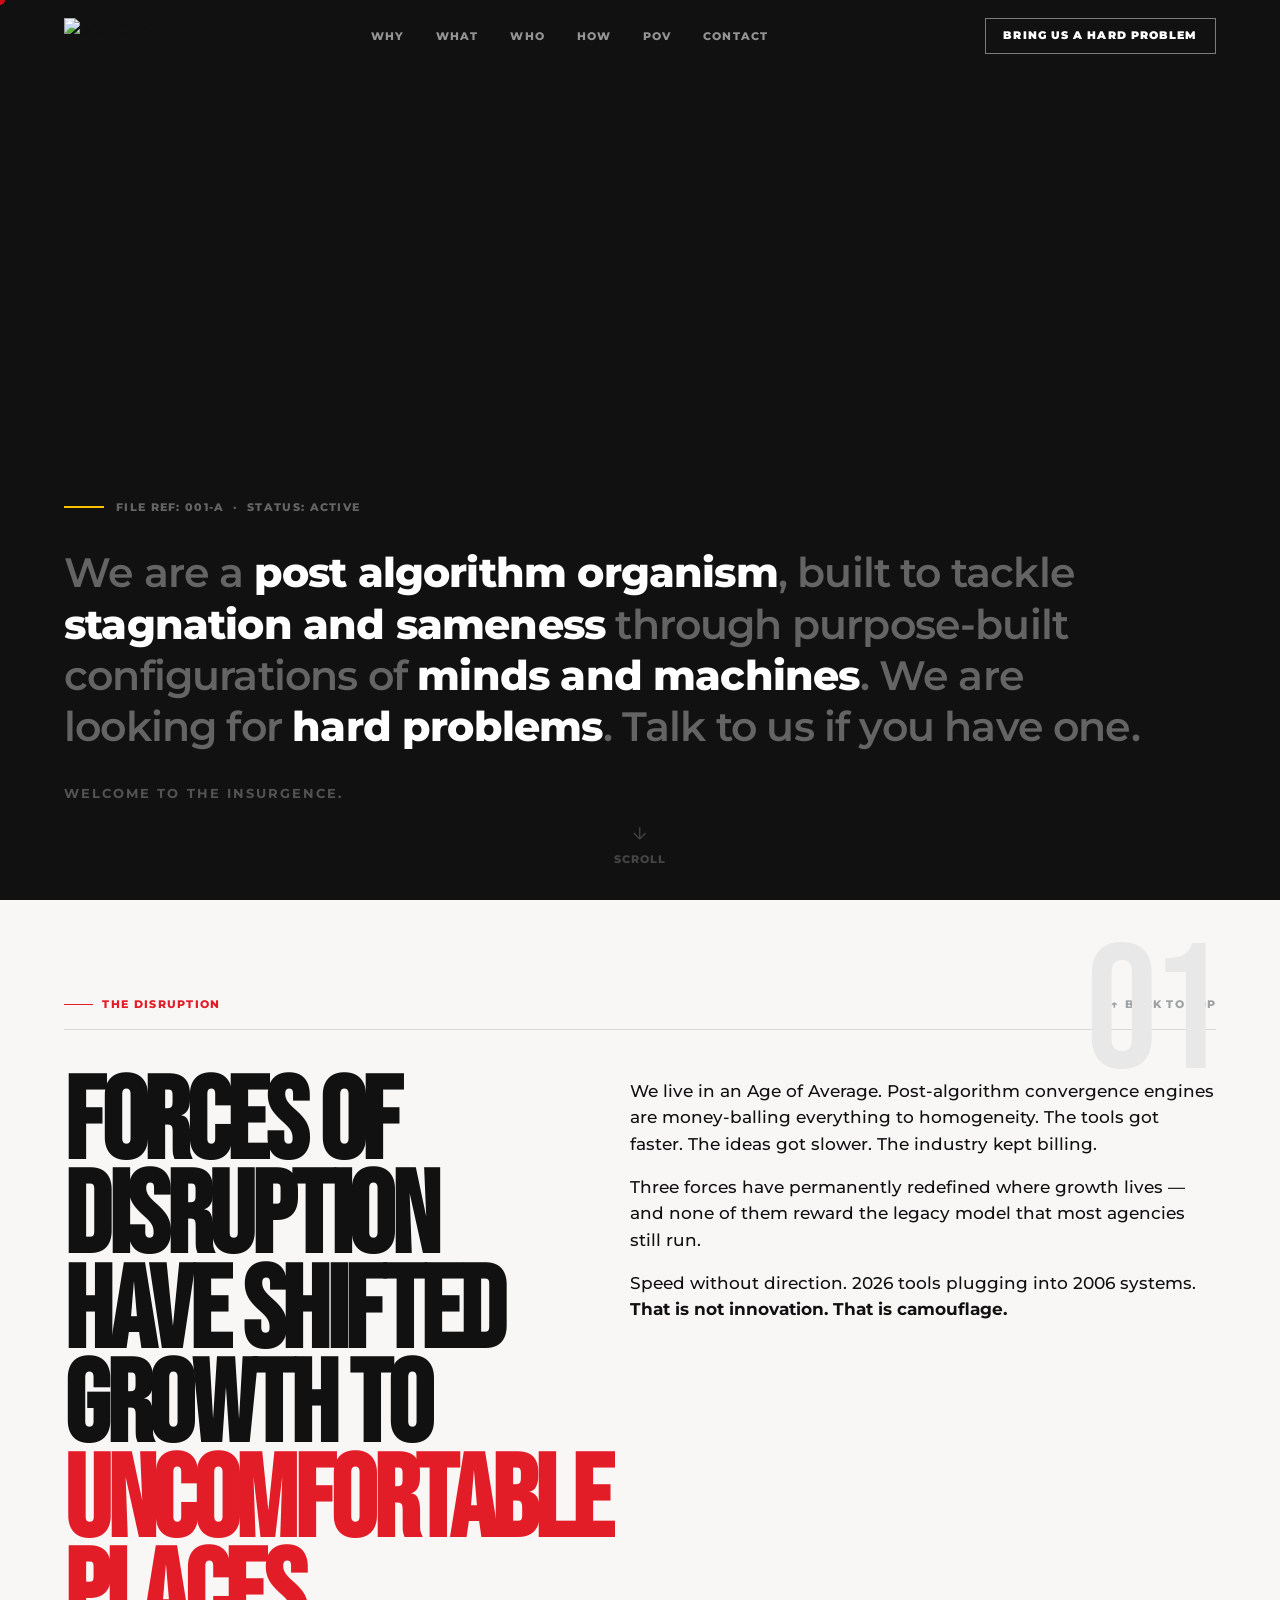
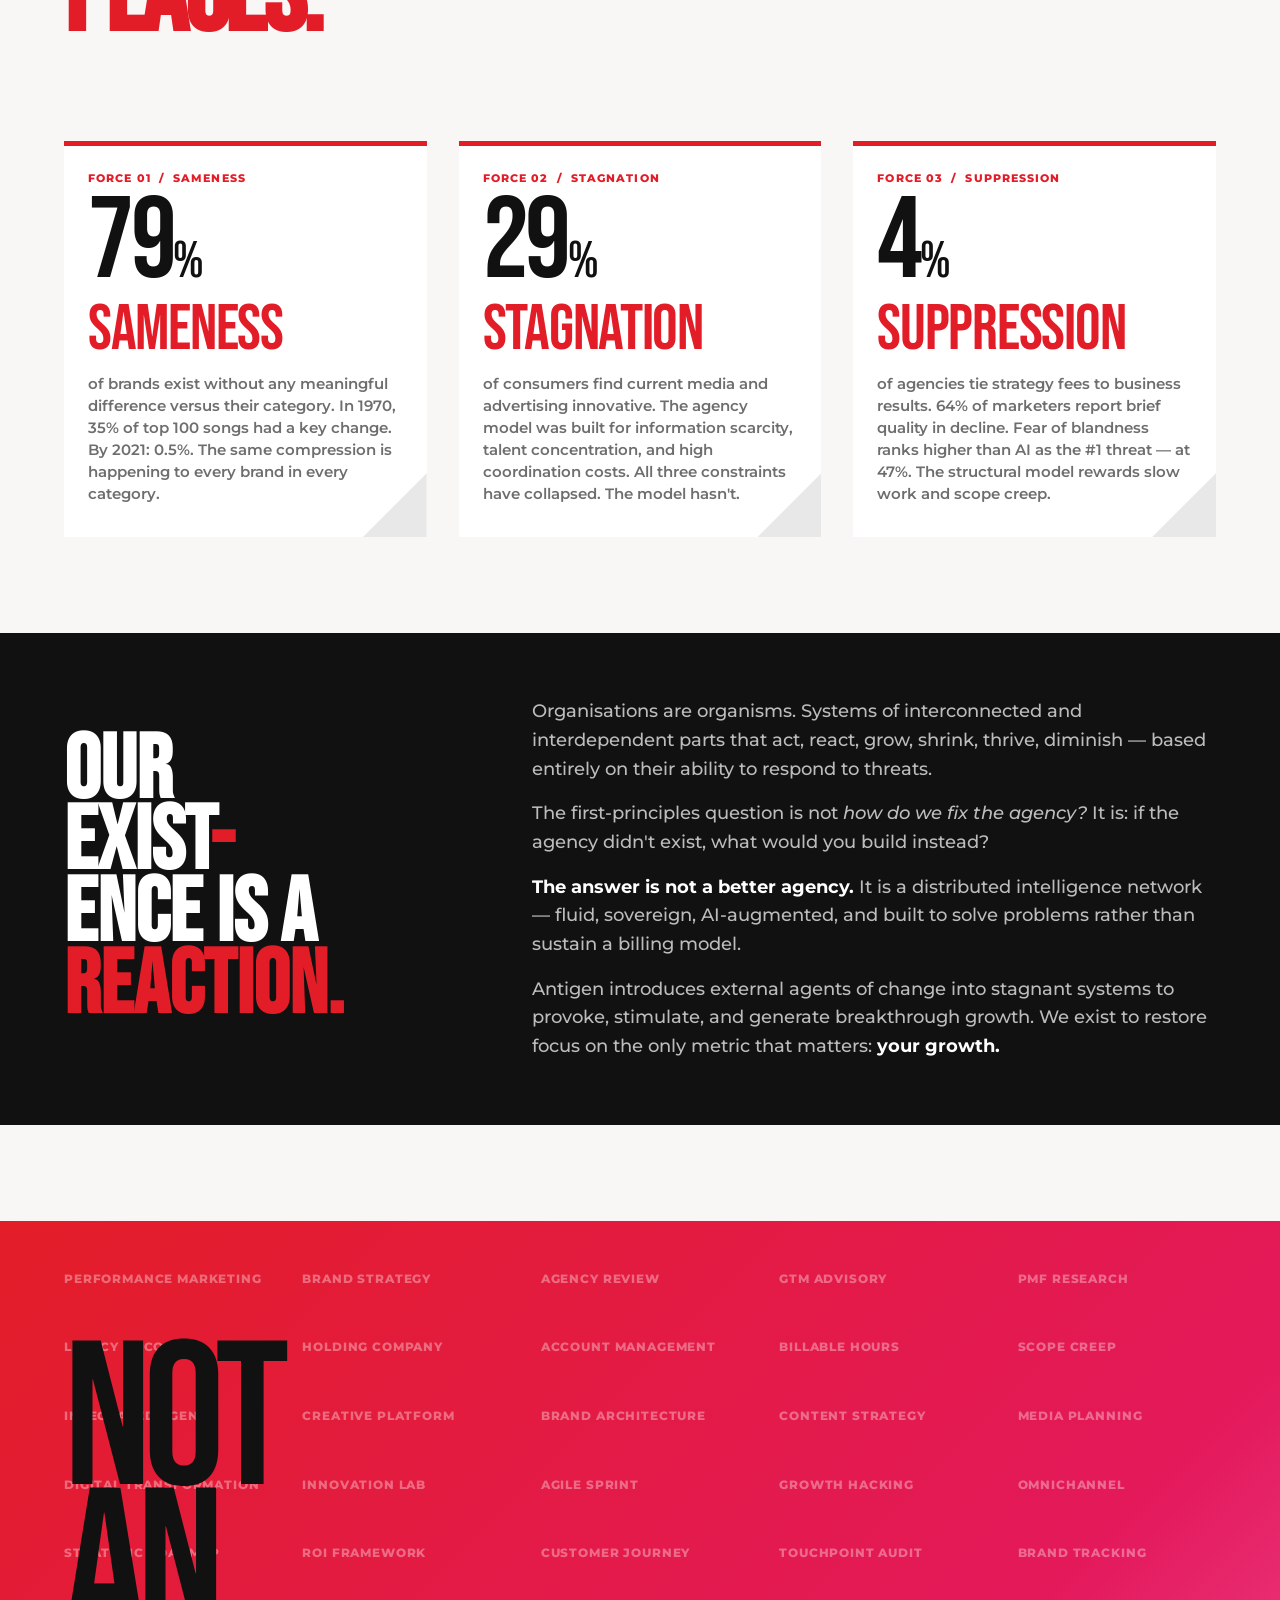
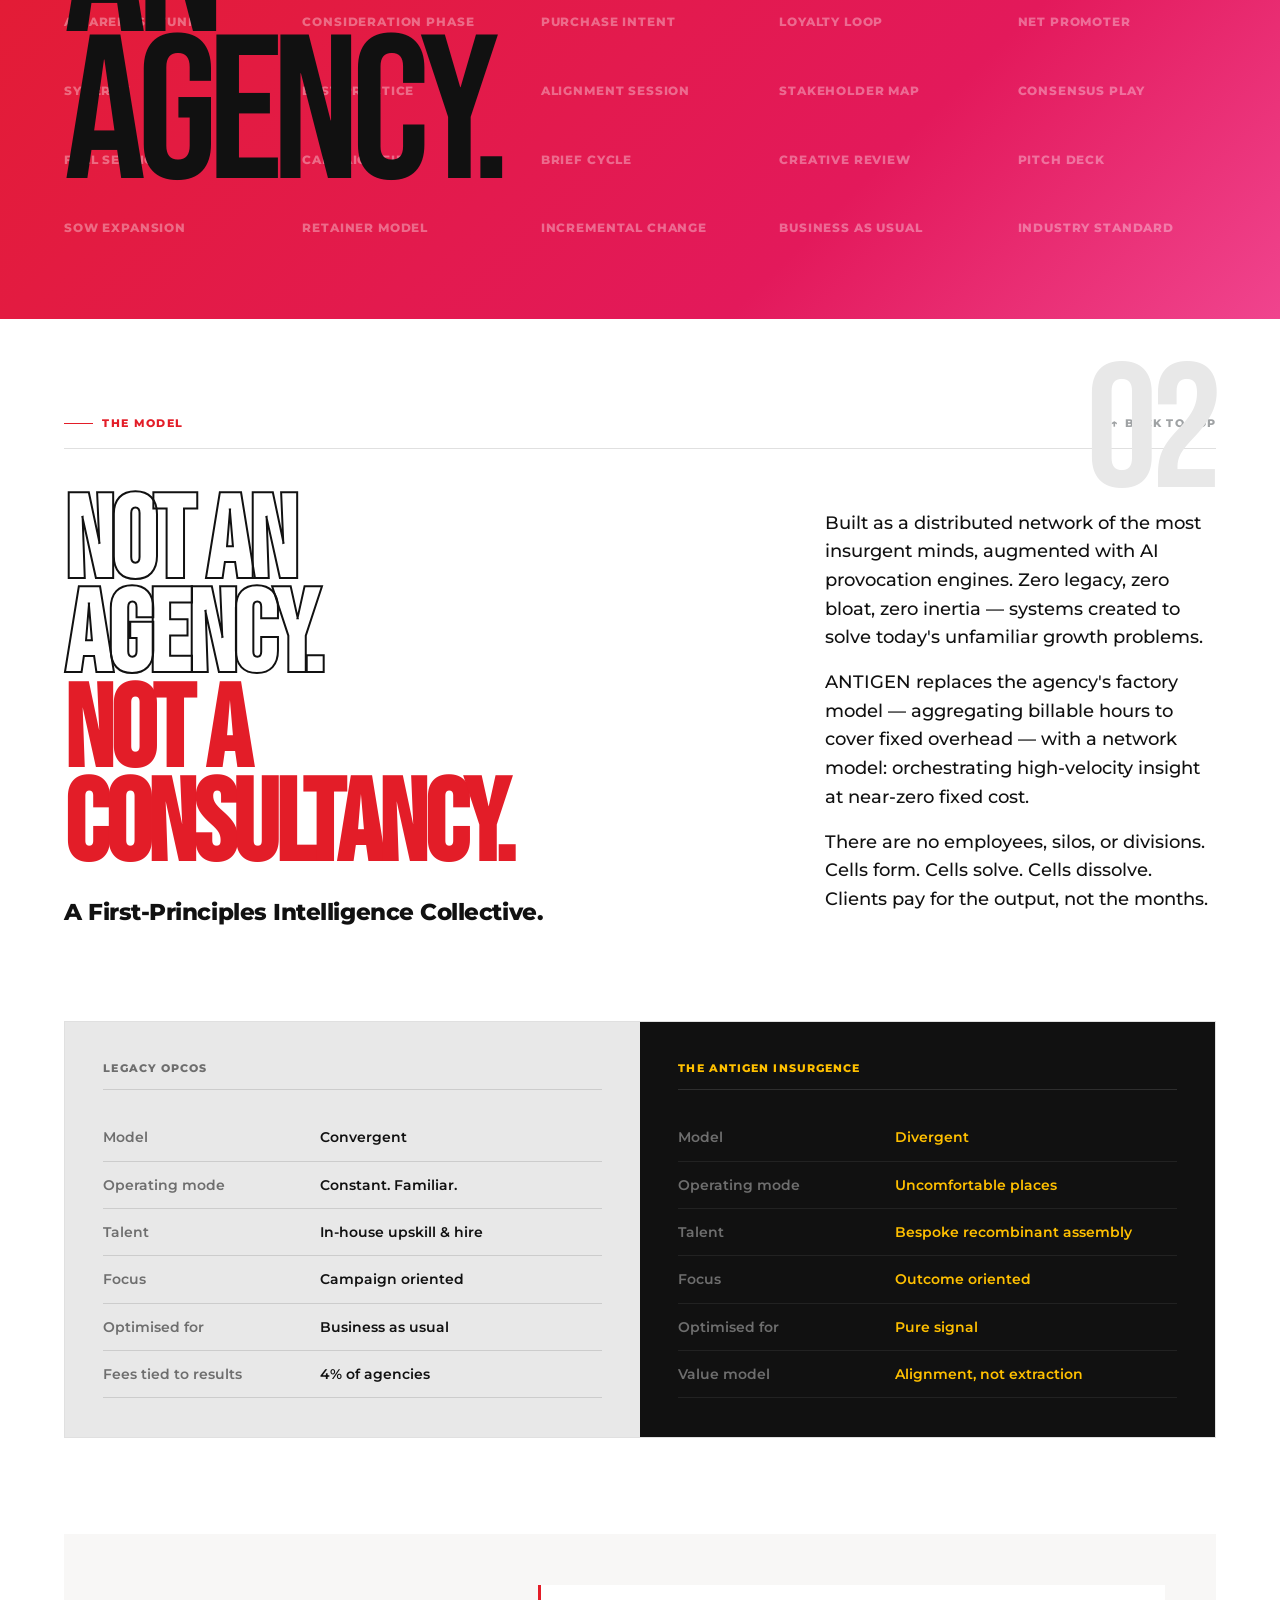
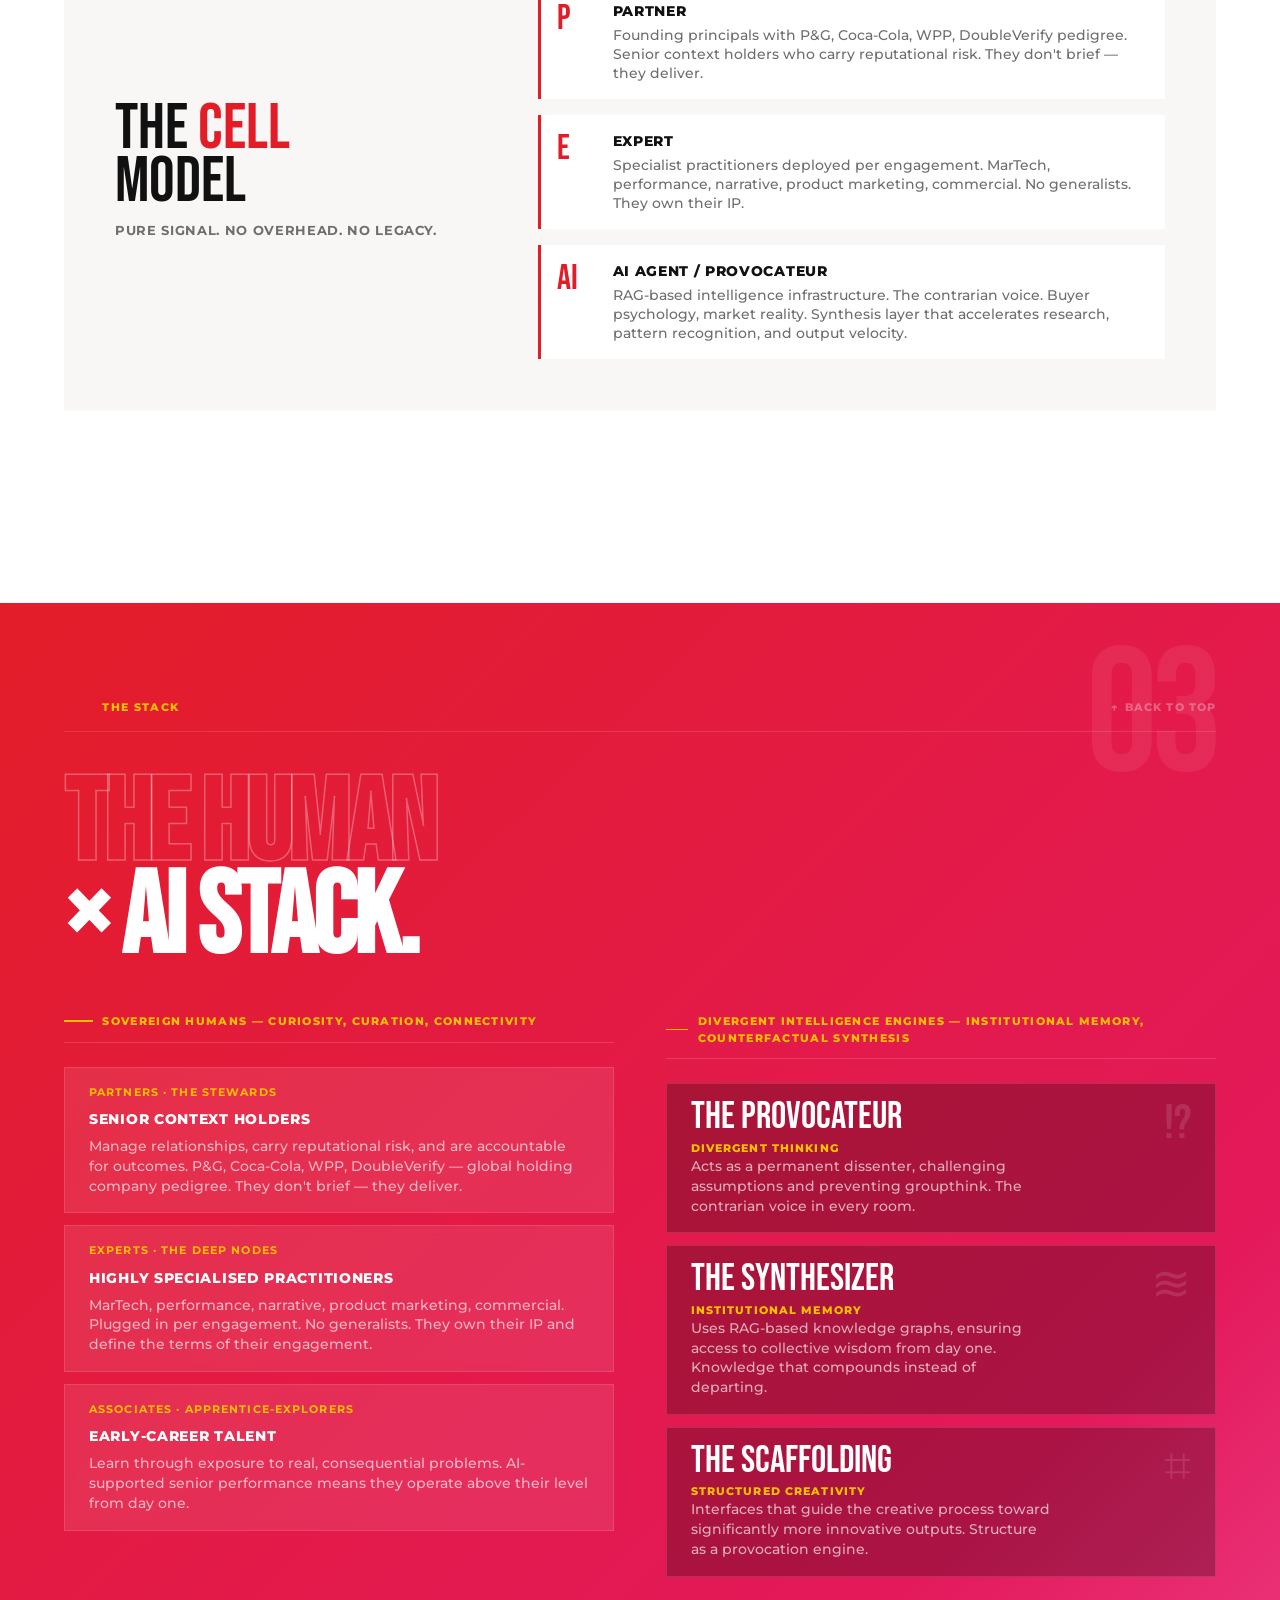
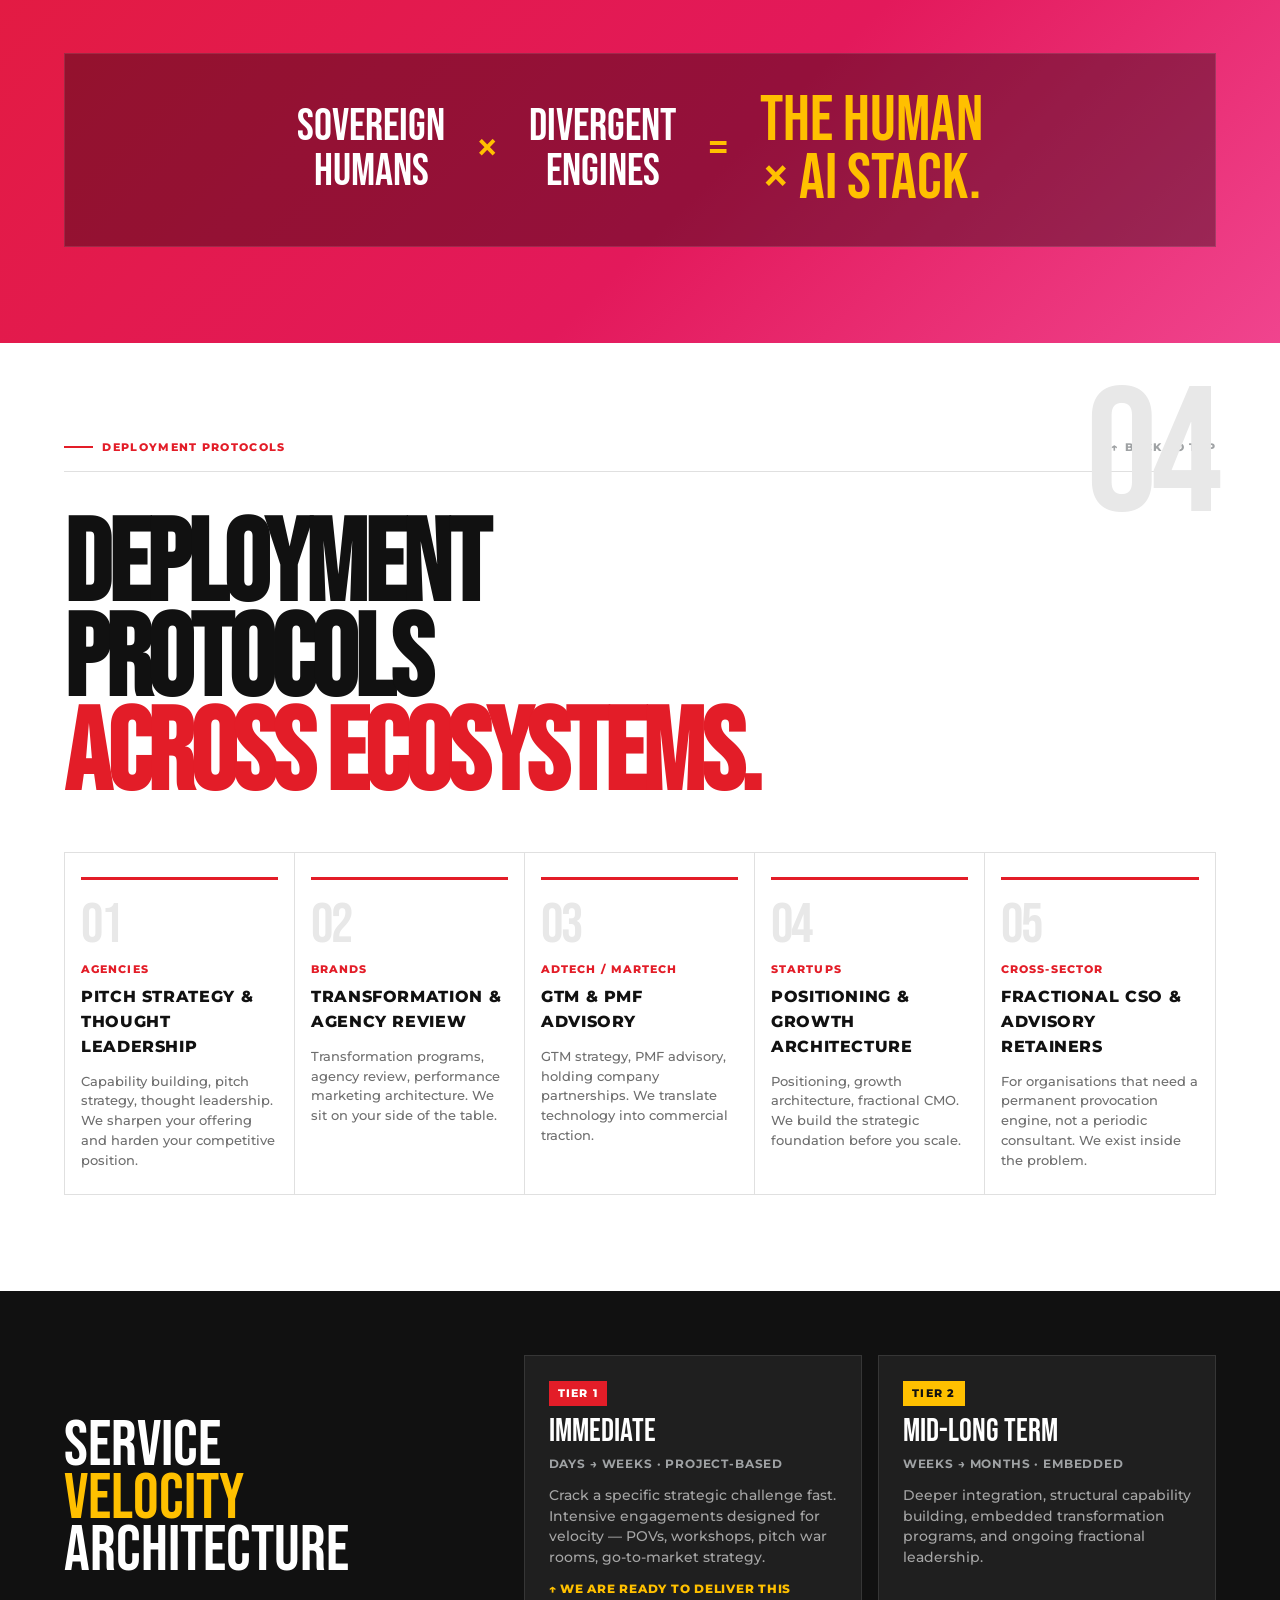
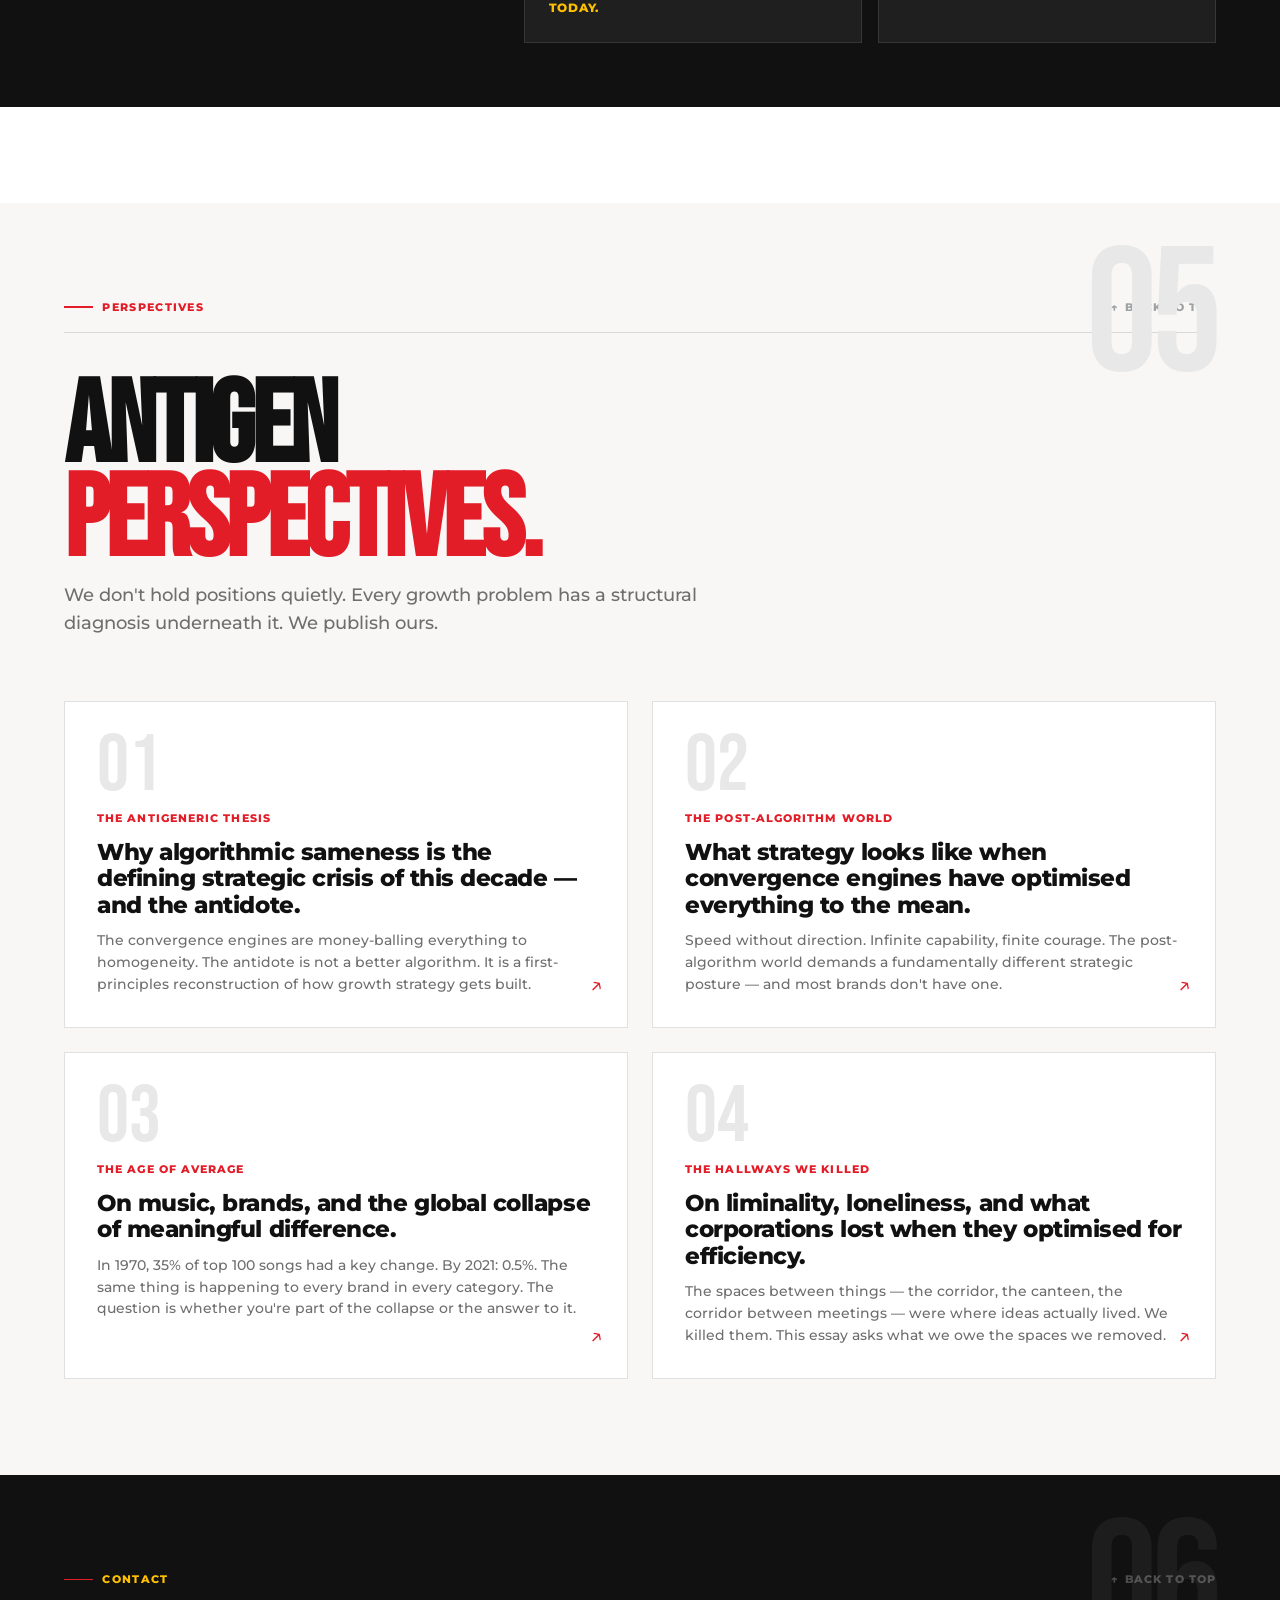
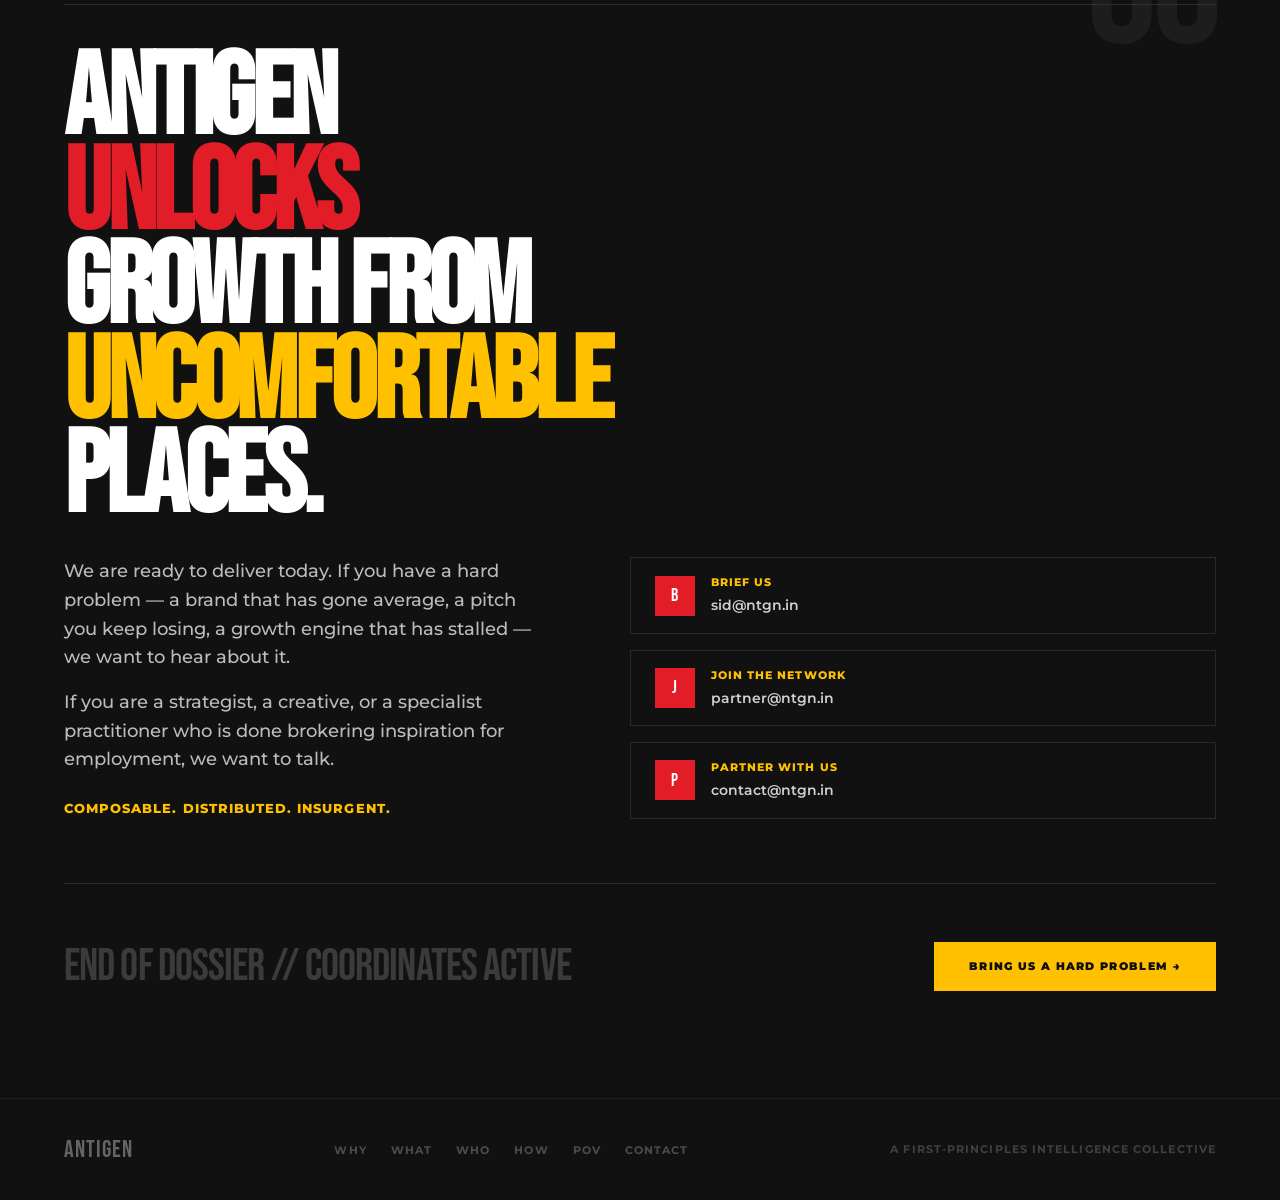
==== commit ec2ae881: "Update contact emails to ntgn.in, all mailto to contact@ntgn.in, remove Siliguri from footer https:/" ====
--- a/index.html
+++ b/index.html
@@ -1527,25 +1527,25 @@
       <p style="font-size:var(--type-small);font-weight:800;text-transform:uppercase;letter-spacing:.08em;color:var(--color-yellow);margin-top:var(--space-5);">Composable. Distributed. Insurgent.</p>
     </div>
     <div class="contact-channels">
-      <a class="contact-channel" href="mailto:sid@antigen.in">
+      <a class="contact-channel" href="mailto:contact@ntgn.in">
         <div class="channel-icon">B</div>
         <div>
           <p class="channel-label">Brief Us</p>
-          <p class="channel-value">sid@antigen.in</p>
+          <p class="channel-value">sid@ntgn.in</p>
         </div>
       </a>
-      <a class="contact-channel" href="mailto:talent@antigen.in">
+      <a class="contact-channel" href="mailto:contact@ntgn.in">
         <div class="channel-icon">J</div>
         <div>
           <p class="channel-label">Join the Network</p>
-          <p class="channel-value">talent@antigen.in</p>
+          <p class="channel-value">partner@ntgn.in</p>
         </div>
       </a>
-      <a class="contact-channel" href="mailto:partners@antigen.in">
+      <a class="contact-channel" href="mailto:contact@ntgn.in">
         <div class="channel-icon">P</div>
         <div>
           <p class="channel-label">Partner With Us</p>
-          <p class="channel-value">partners@antigen.in</p>
+          <p class="channel-value">contact@ntgn.in</p>
         </div>
       </a>
     </div>
@@ -1553,7 +1553,7 @@
 
   <div class="closing-bar">
     <p class="closing-tagline">END OF DOSSIER // COORDINATES ACTIVE</p>
-    <a class="closing-cta" href="mailto:sid@antigen.in">Bring us a hard problem →</a>
+    <a class="closing-cta" href="mailto:contact@ntgn.in">Bring us a hard problem →</a>
   </div>
 </section>
 
@@ -1568,7 +1568,7 @@
     <li><a href="#pov">POV</a></li>
     <li><a href="#contact">Contact</a></li>
   </ul>
-  <p class="footer-meta">A First-Principles Intelligence Collective &nbsp;·&nbsp; Siliguri, India</p>
+  <p class="footer-meta">A First-Principles Intelligence Collective</p>
 </footer>
 
 <!-- ─── JS ────────────────────────────────────────────────────────── -->
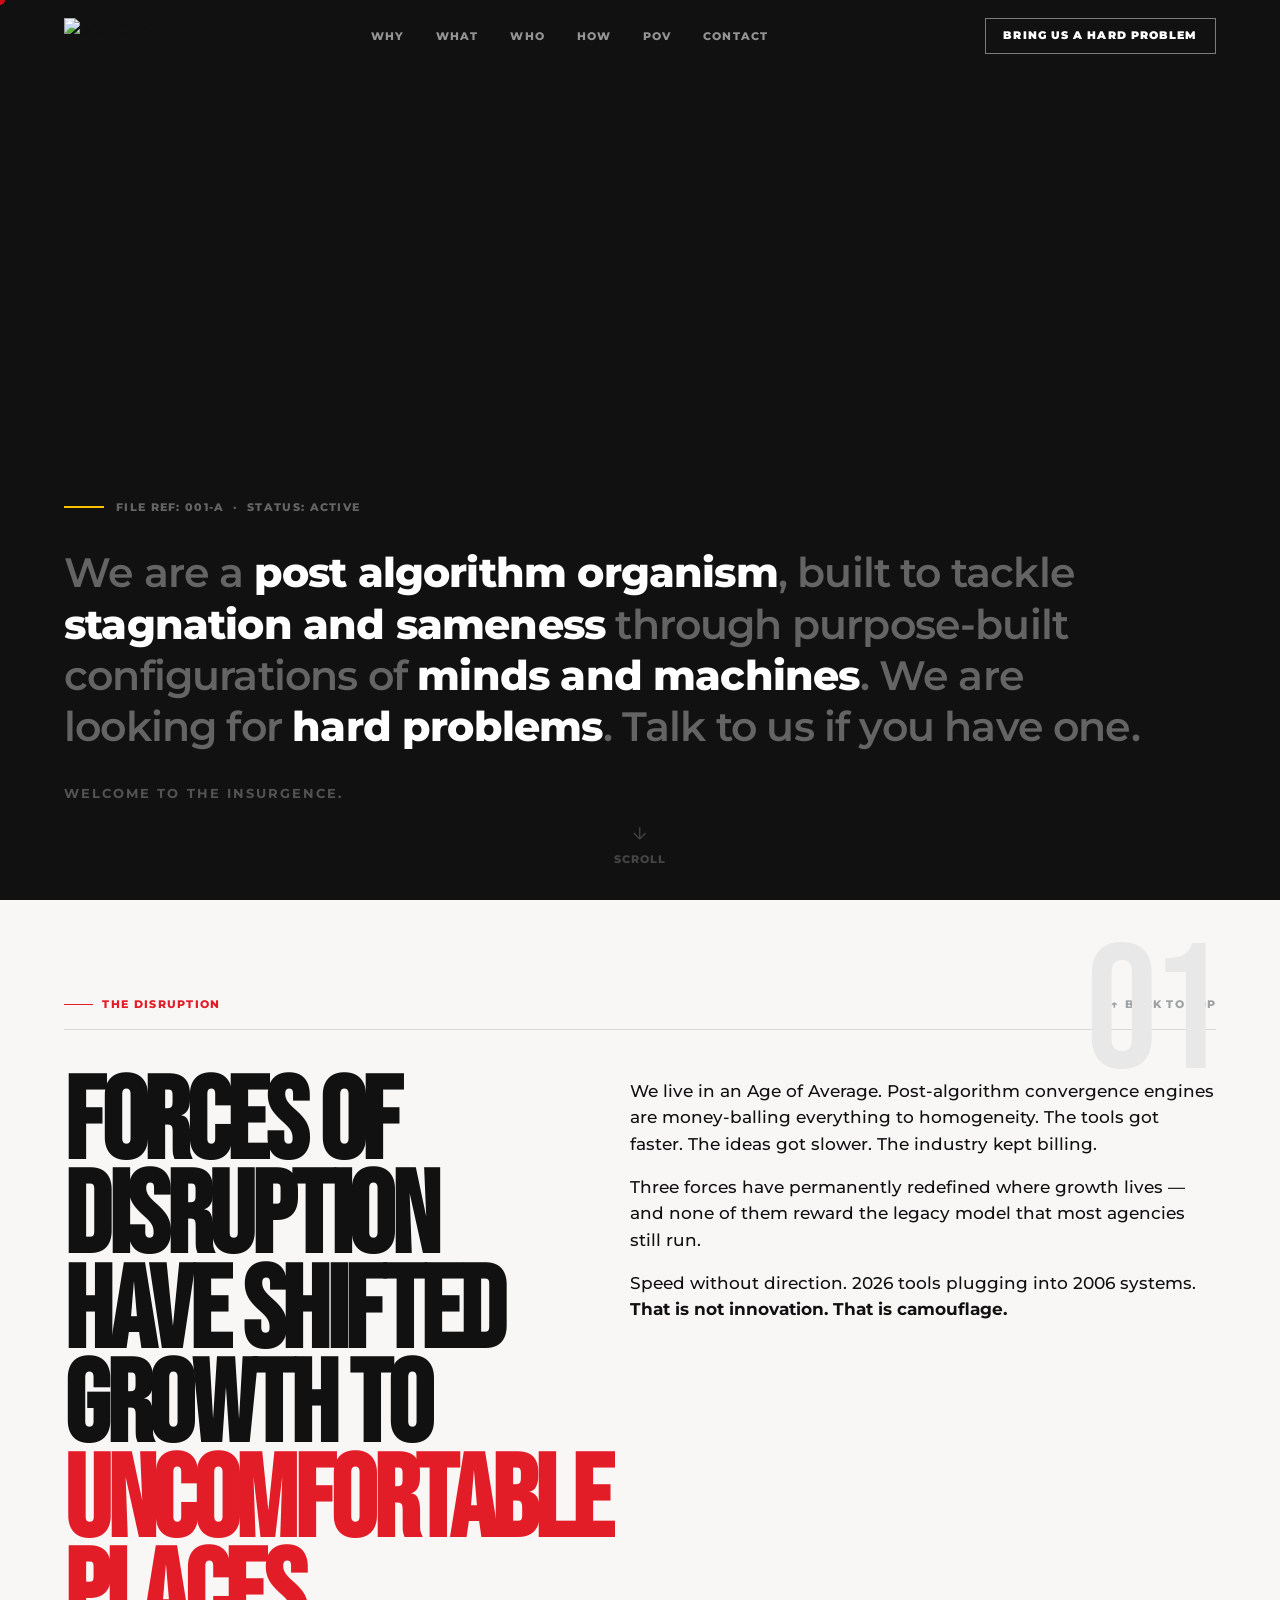
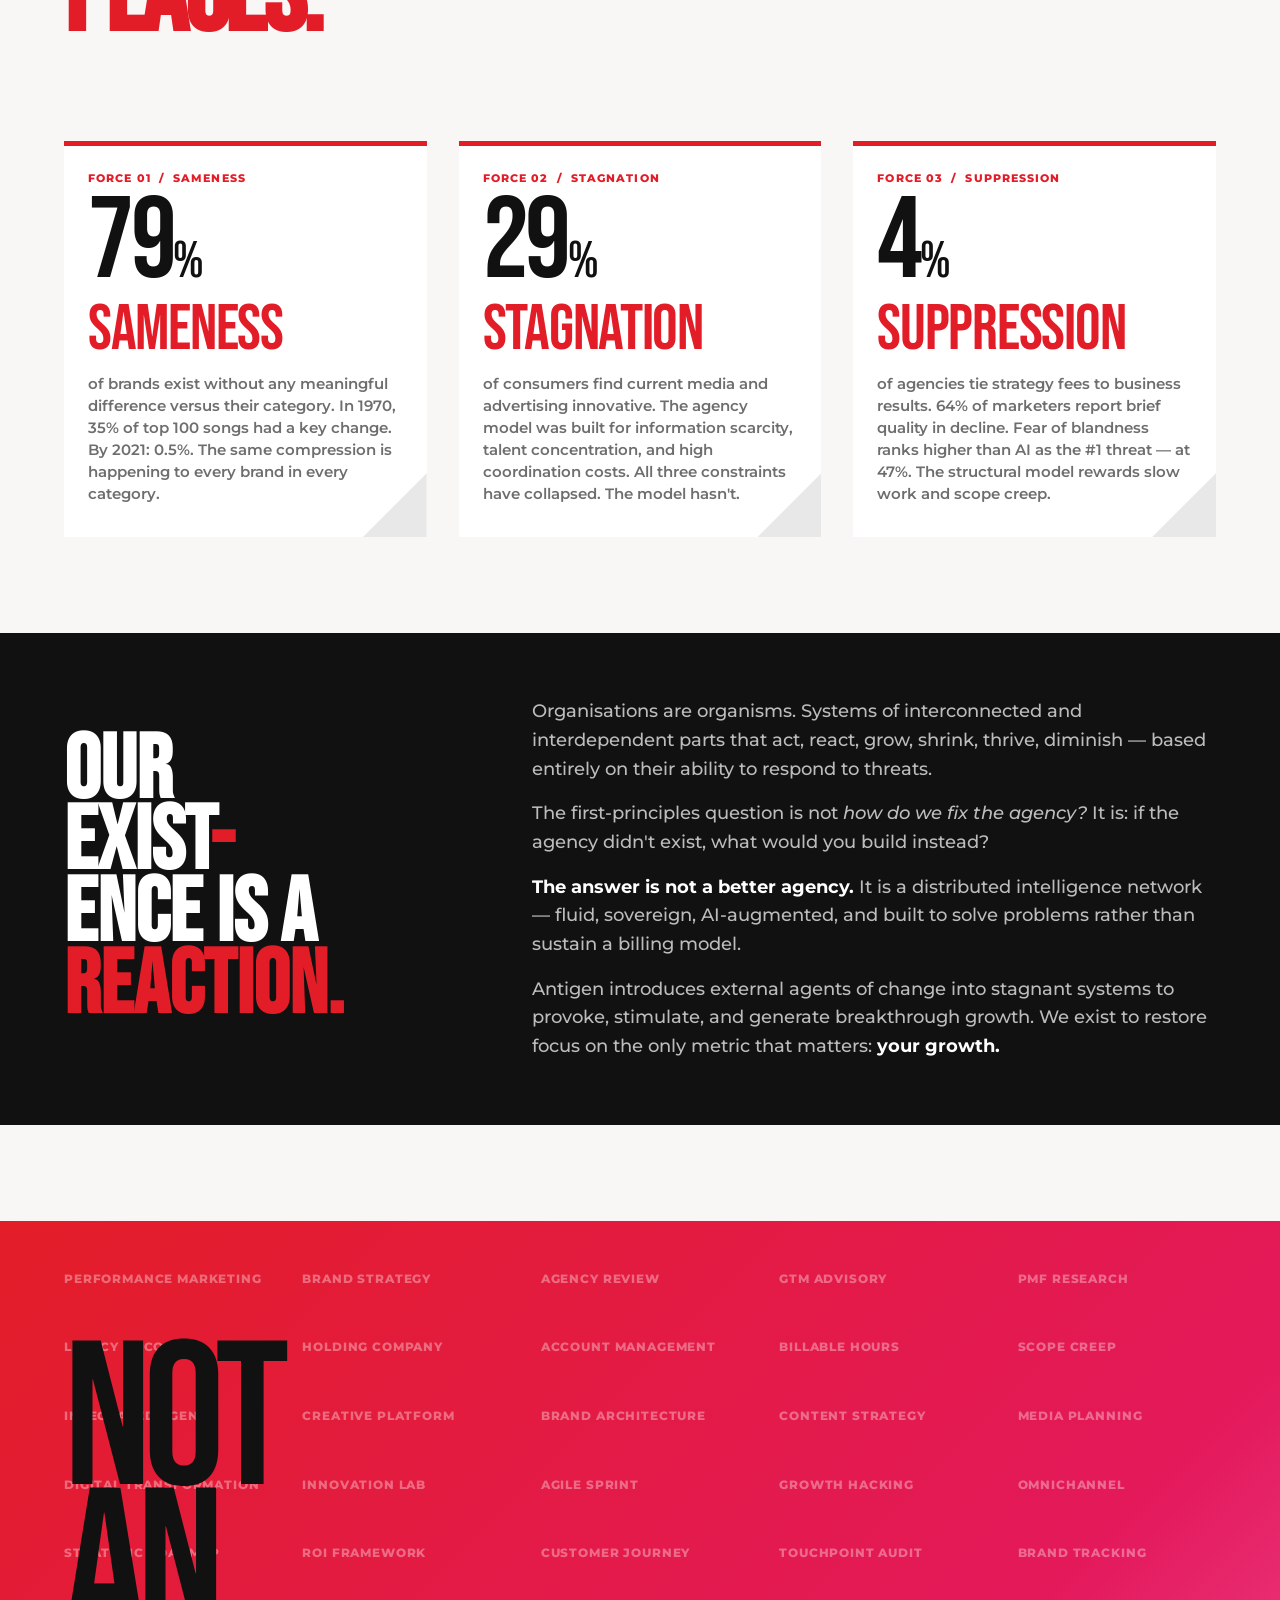
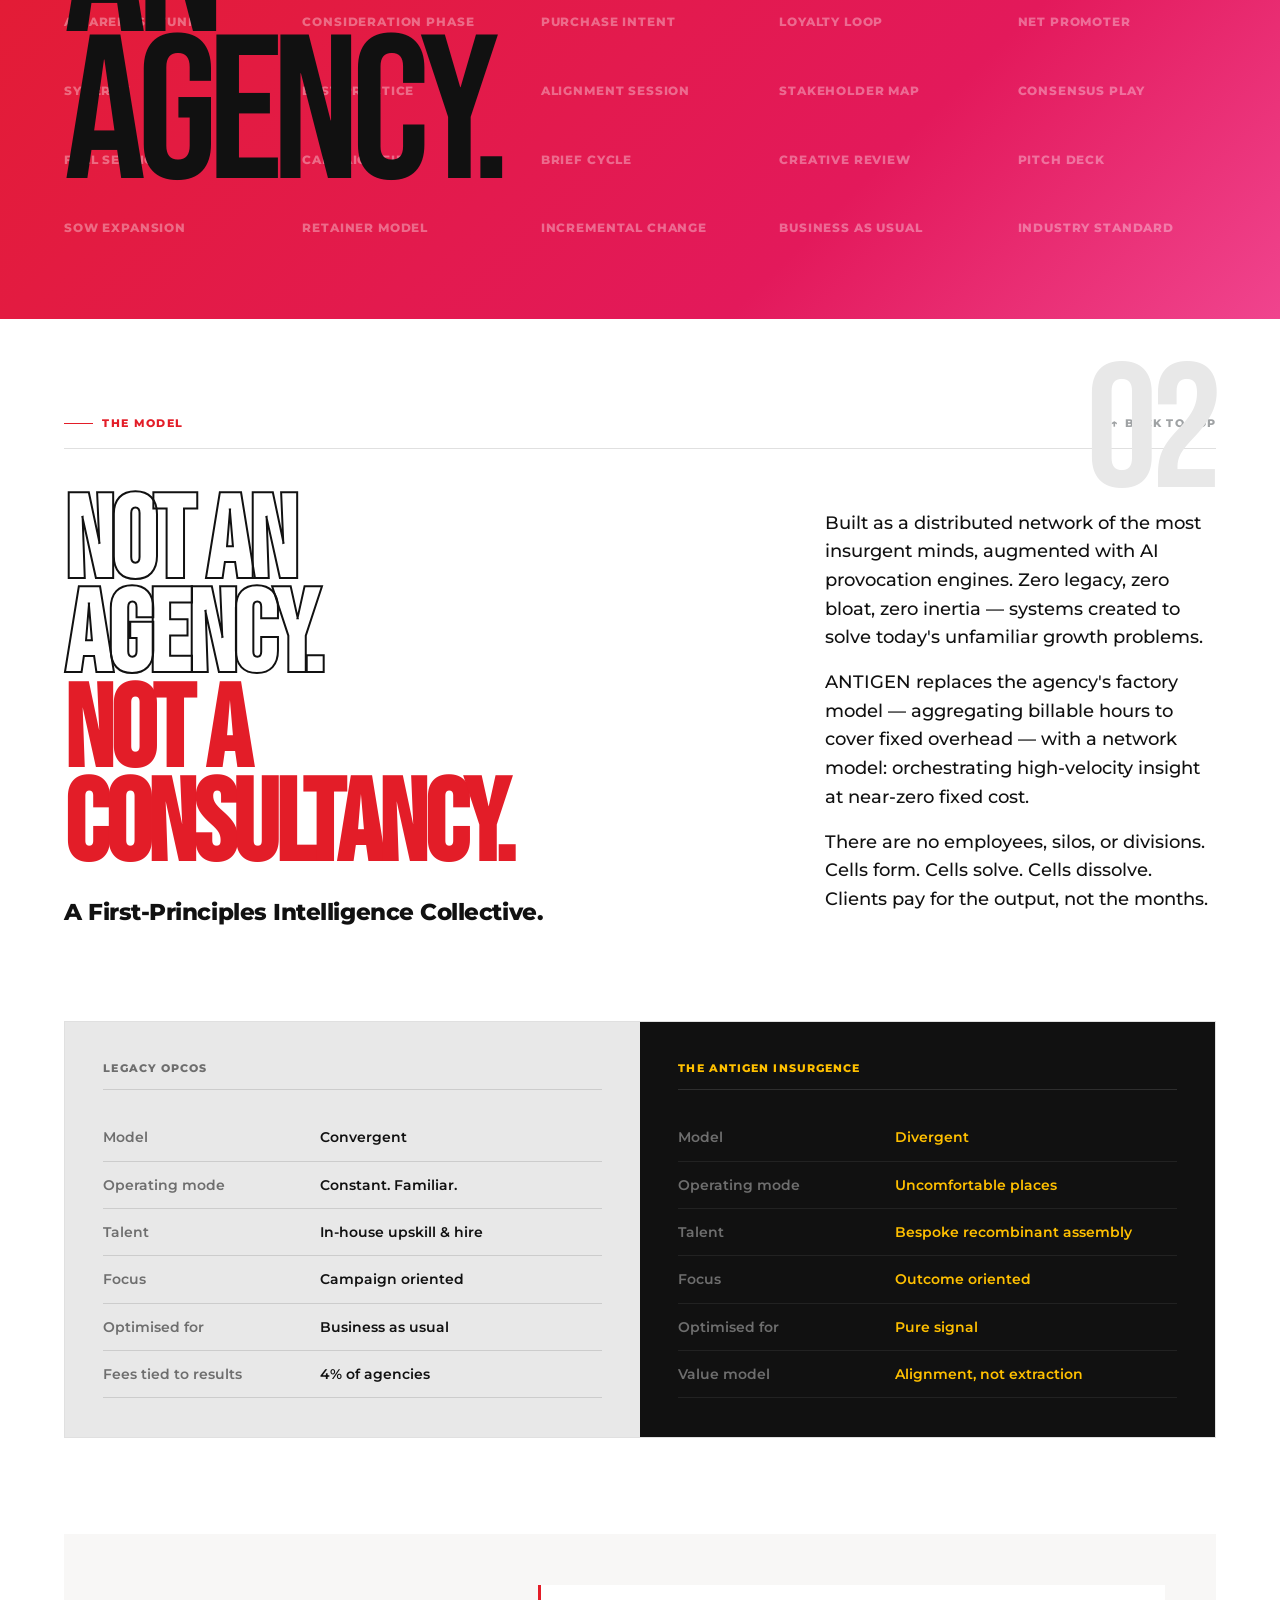
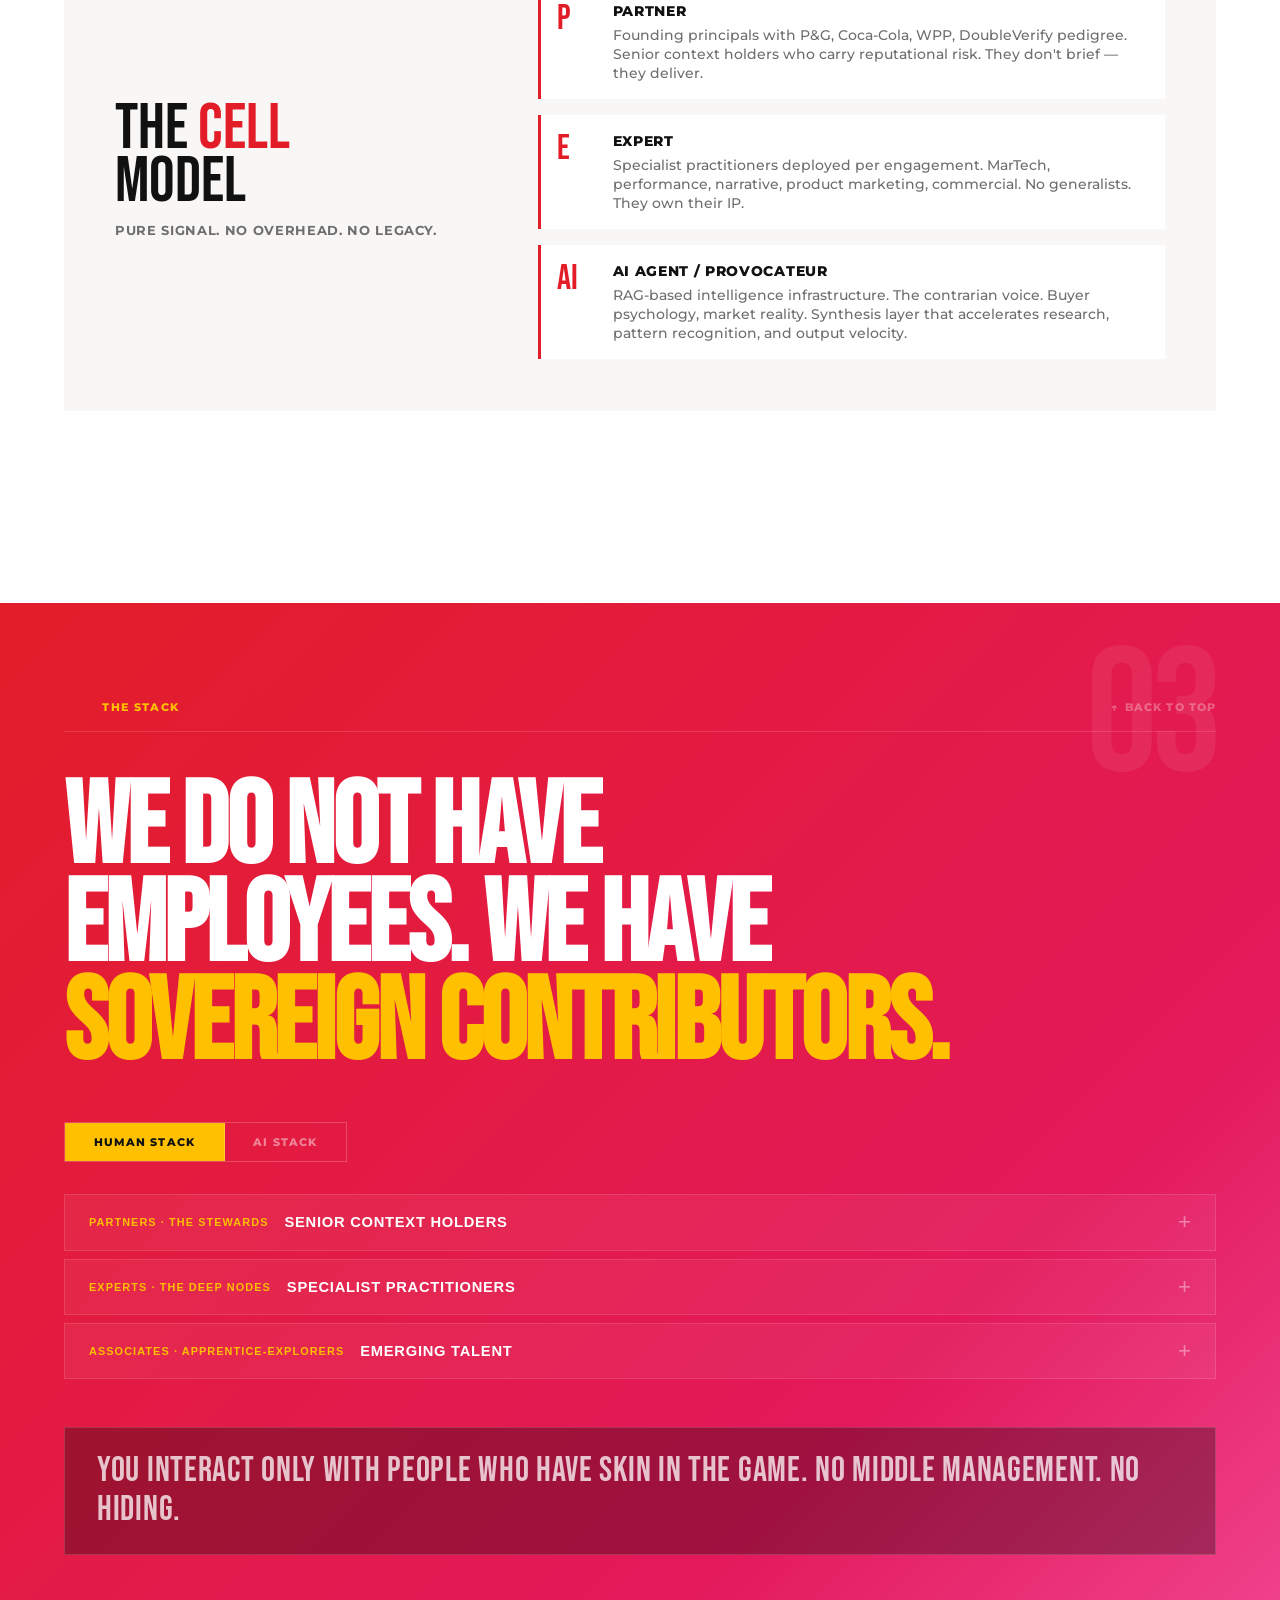
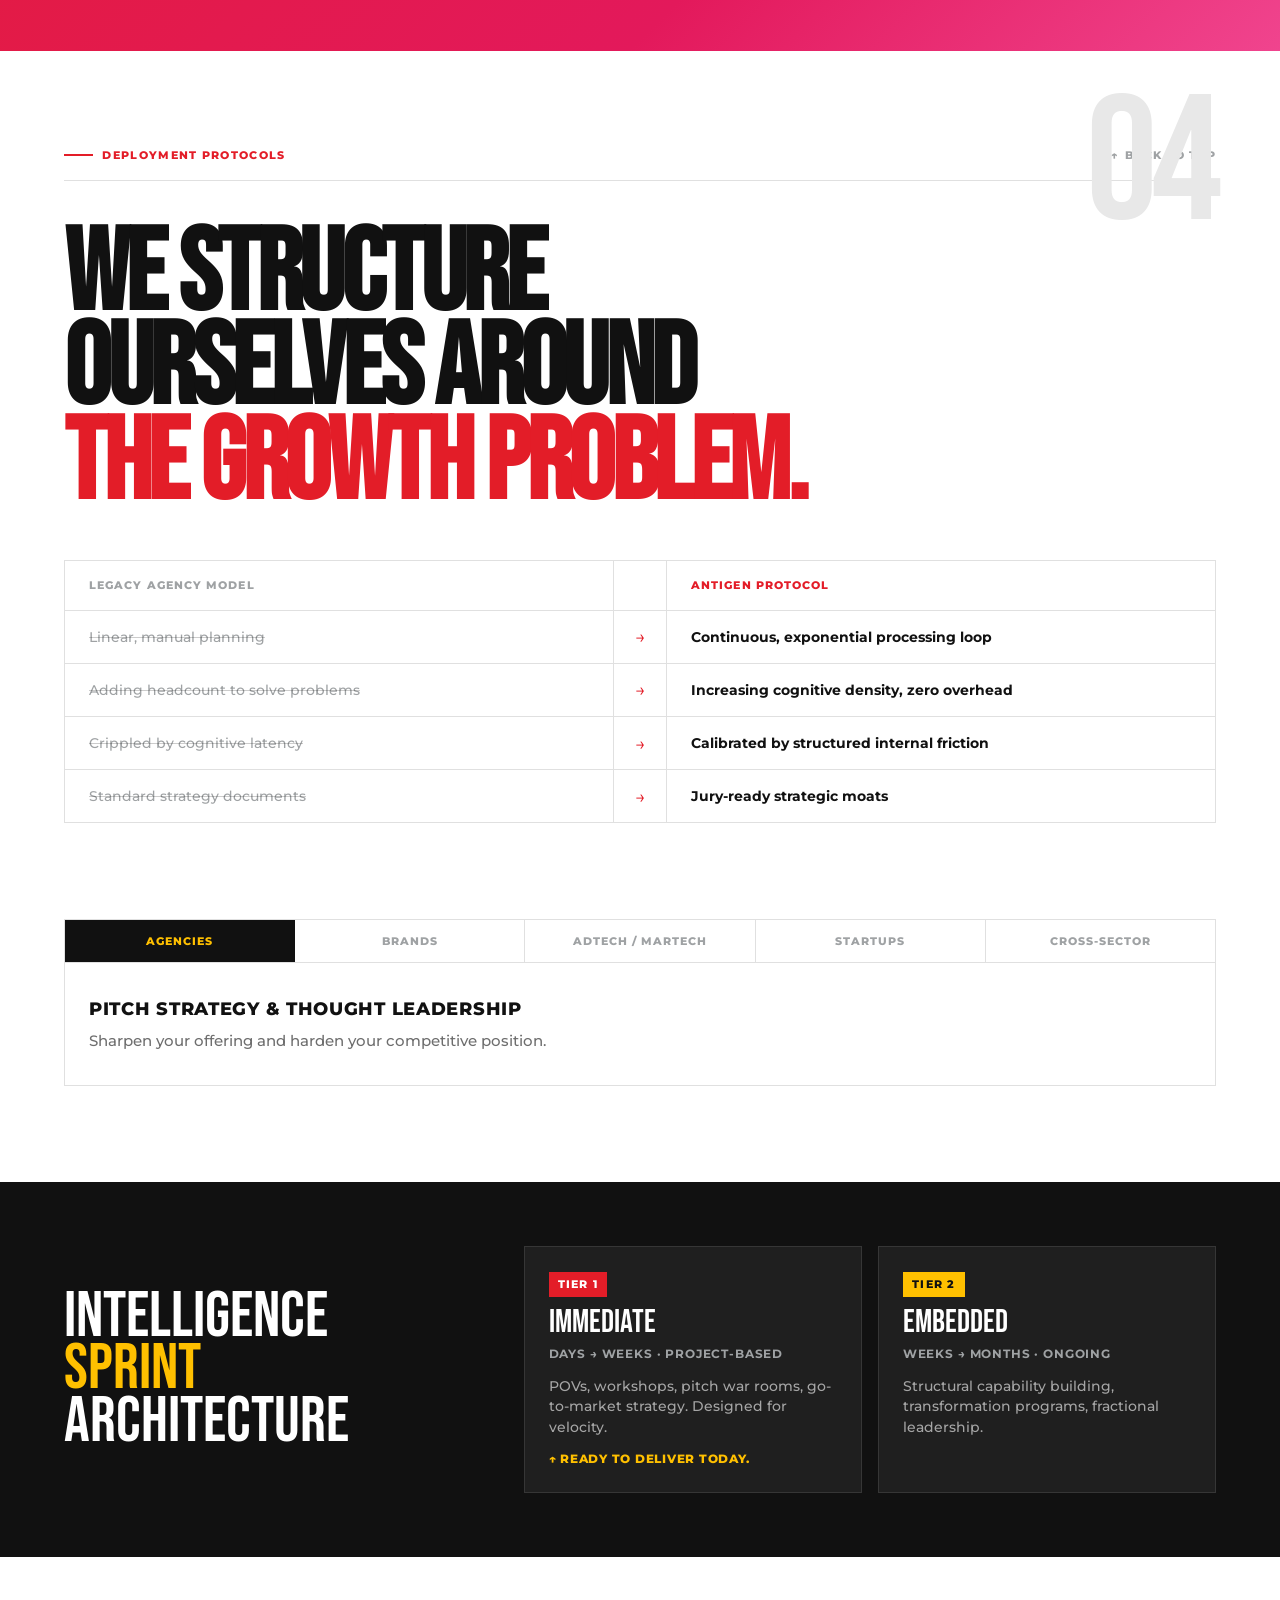
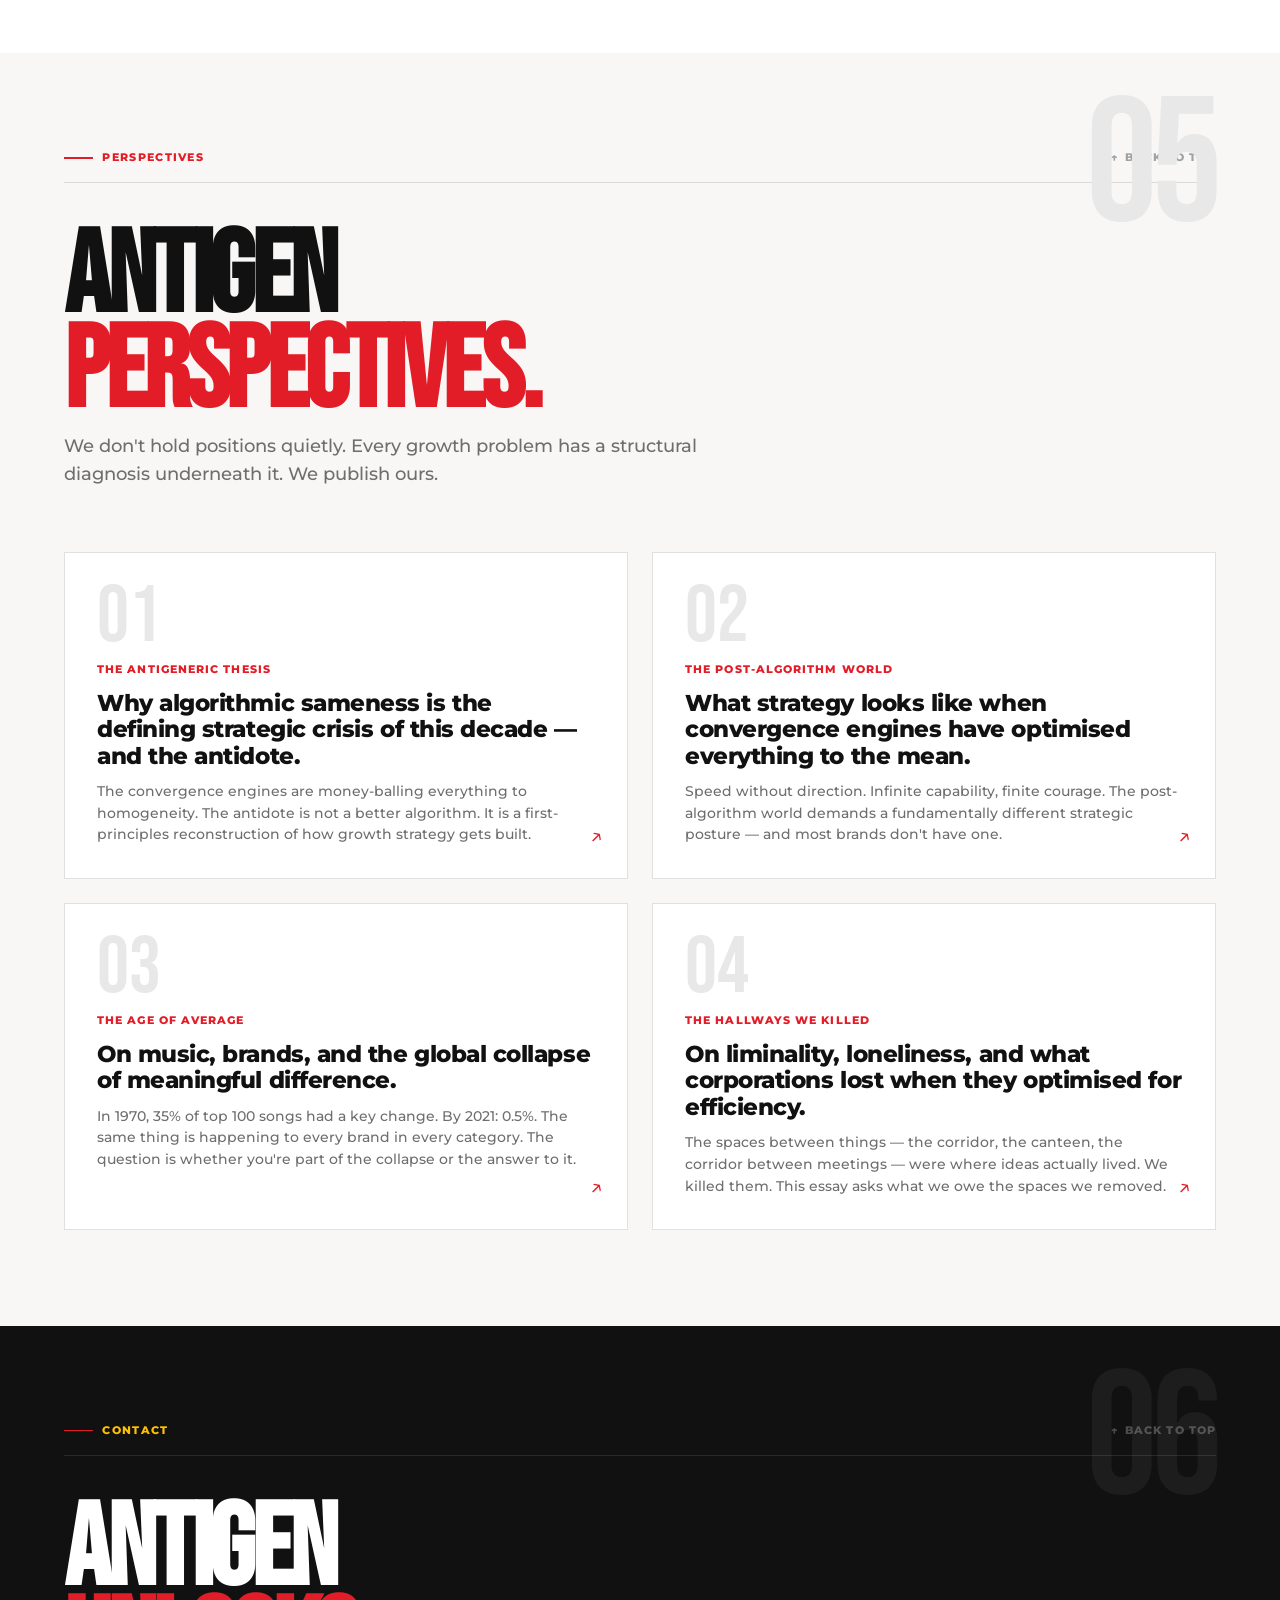
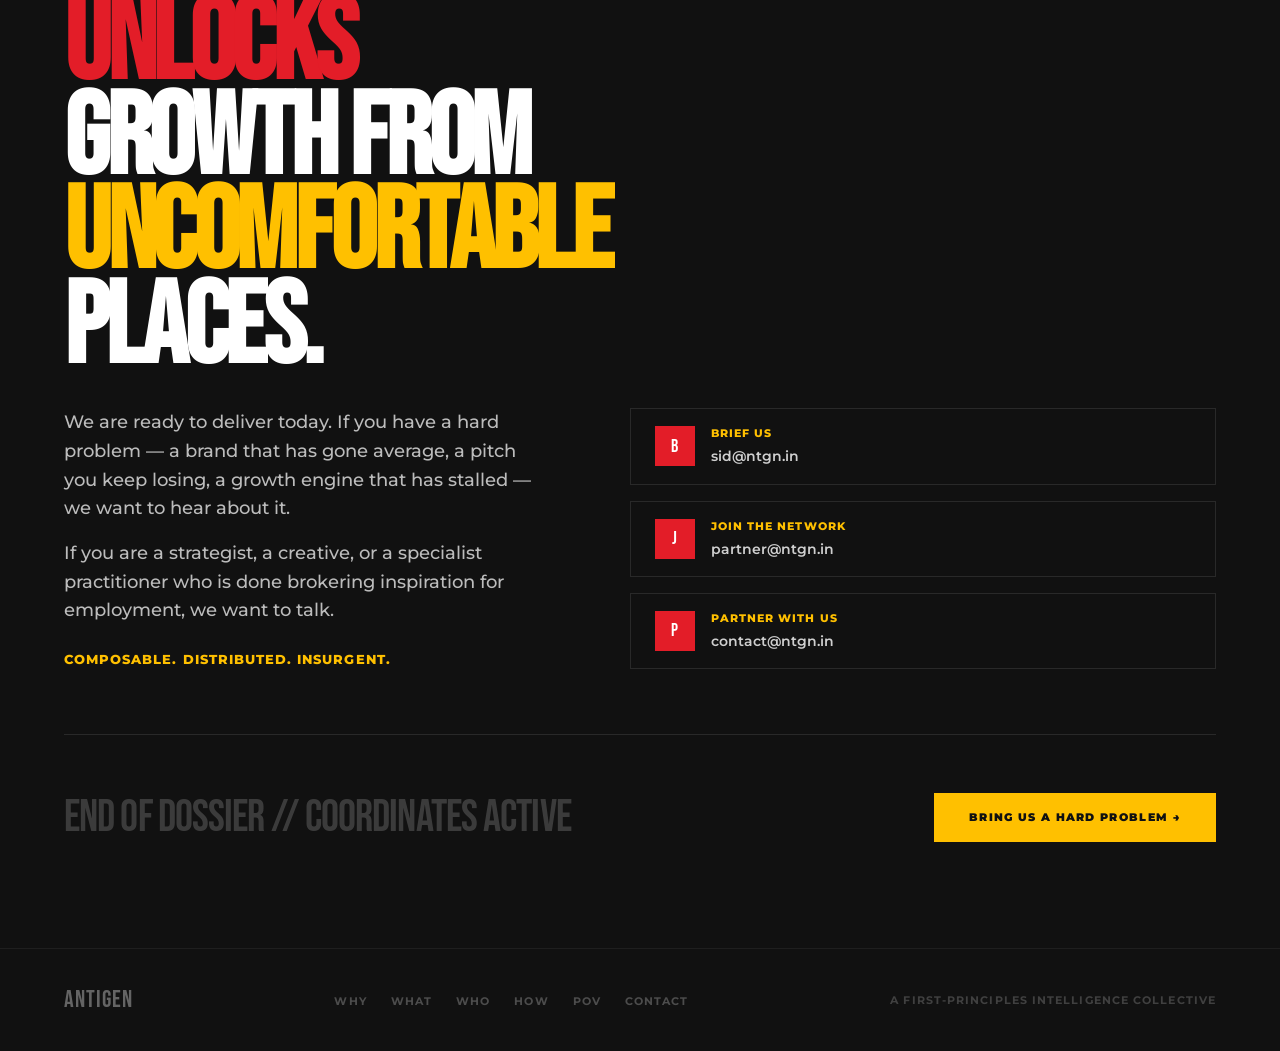
==== commit fb5f1626: "Redesign WHO and HOW sections to be more interactive and less wordy WHO: replace text columns with h" ====
--- a/index.html
+++ b/index.html
@@ -494,85 +494,129 @@
   position:relative;
 }
 #who .hero-grid-bg{opacity:.4;}
-.who-stack-headline{
+.who-statement{
   font-family:var(--font-display);
   font-size:var(--type-display);
-  line-height:.8;
-  letter-spacing:-.03em;
+  line-height:.85;
+  letter-spacing:-.02em;
   text-transform:uppercase;
   margin-bottom:var(--space-7);
-}
-.who-stack-headline .ghost{
-  -webkit-text-stroke:1.5px rgba(255,255,255,.3);
-  color:transparent;
-  display:block;
-}
-.who-stack-headline .solid{display:block;}
-
-/* Human side */
-.who-grid{
+  max-width:900px;
+}
+
+/* Stack tabs */
+.stack-tabs{
+  display:flex;
+  gap:0;
+  margin-bottom:var(--space-6);
+  border:1px solid rgba(255,255,255,.2);
+  width:fit-content;
+}
+.stack-tab{
+  font-family:var(--font-sans);
+  font-size:var(--type-micro);
+  font-weight:800;
+  letter-spacing:.1em;
+  text-transform:uppercase;
+  background:transparent;
+  color:rgba(255,255,255,.45);
+  border:none;
+  padding:.75rem 1.8rem;
+  cursor:pointer;
+  transition:background .2s,color .2s;
+  border-right:1px solid rgba(255,255,255,.2);
+}
+.stack-tab:last-child{border-right:none;}
+.stack-tab.active{
+  background:var(--color-yellow);
+  color:var(--color-black);
+}
+.stack-tab:not(.active):hover{
+  background:rgba(255,255,255,.08);
+  color:var(--color-white);
+}
+
+/* Stack panels */
+.stack-panel{display:flex;flex-direction:column;gap:var(--space-2);margin-bottom:var(--space-7);}
+.stack-panel.hidden{display:none;}
+
+/* Accordion cards */
+.accordion-card{
+  border:1px solid rgba(255,255,255,.12);
+  background:rgba(255,255,255,.05);
+  overflow:hidden;
+}
+.acc-header{
+  width:100%;
+  background:transparent;
+  border:none;
+  padding:var(--space-4) var(--space-5);
   display:grid;
-  grid-template-columns:minmax(0,1fr) minmax(0,1fr);
-  gap:clamp(1.5rem,4vw,5rem);
-  margin-bottom:var(--space-8);
-}
-.who-col-header{
-  font-size:var(--type-micro);
-  font-weight:800;
-  letter-spacing:.12em;
+  grid-template-columns:auto 1fr auto;
+  align-items:center;
+  gap:var(--space-4);
+  cursor:pointer;
+  text-align:left;
+  transition:background .2s;
+}
+.acc-header:hover{background:rgba(255,255,255,.08);}
+.accordion-card.open .acc-header{background:rgba(255,255,255,.1);}
+.acc-tag{
+  font-size:.68rem;
+  font-weight:800;
+  letter-spacing:.1em;
   text-transform:uppercase;
   color:var(--color-yellow);
-  margin-bottom:var(--space-5);
-  padding-bottom:var(--space-3);
-  border-bottom:1px solid rgba(255,255,255,.15);
-  display:flex;align-items:center;gap:.6rem;
-}
-.who-col-header::before{
-  content:'';display:block;
-  width:1.8rem;height:1.5px;
-  background:var(--color-yellow);
-}
-.who-role-cards{display:flex;flex-direction:column;gap:var(--space-3);}
-.who-role-card{
-  background:rgba(255,255,255,.09);
-  border:1px solid rgba(255,255,255,.12);
-  padding:var(--space-4) var(--space-5);
-  backdrop-filter:blur(4px);
-}
-.who-role-card:hover{background:rgba(255,255,255,.15);transition:background .2s;}
-.who-role-name{
+  white-space:nowrap;
+}
+.acc-name{
+  font-size:.92rem;
   font-weight:800;
   text-transform:uppercase;
   letter-spacing:.05em;
+  color:var(--color-white);
+}
+.acc-arrow{
+  font-size:1.4rem;
+  color:rgba(255,255,255,.4);
+  line-height:1;
+  transition:transform .25s;
+  font-weight:300;
+  user-select:none;
+}
+.accordion-card.open .acc-arrow{transform:rotate(45deg);color:var(--color-yellow);}
+.acc-body{
+  max-height:0;
+  overflow:hidden;
+  transition:max-height .3s ease;
+}
+.acc-body.open{max-height:200px;}
+.acc-body p{
+  padding:0 var(--space-5) var(--space-4);
   font-size:.88rem;
-  margin-bottom:.4rem;
-}
-.who-role-tag{
-  font-size:.7rem;
-  font-weight:700;
-  letter-spacing:.1em;
-  text-transform:uppercase;
-  color:var(--color-yellow);
-  margin-bottom:.5rem;
-}
-.who-role-desc{
-  font-size:.85rem;
-  font-weight:500;
   color:rgba(255,255,255,.65);
-  line-height:1.45;
-}
-
-/* AI engines */
-.who-engine{
-  background:rgba(0,0,0,.25);
-  border:1px solid rgba(255,255,255,.12);
-  padding:var(--space-4) var(--space-5);
-  margin-bottom:var(--space-3);
-  display:grid;
-  grid-template-columns:1fr auto;
-  gap:var(--space-4);
-  align-items:start;
-}
+  line-height:1.55;
+  border-top:1px solid rgba(255,255,255,.08);
+  padding-top:var(--space-3);
+}
+
+/* Quote box */
+.who-quote{
+  border:1px solid rgba(255,255,255,.15);
+  padding:var(--space-5) var(--space-6);
+  background:rgba(0,0,0,.3);
+}
+.who-quote p{
+  font-family:var(--font-display);
+  font-size:clamp(1.4rem,3vw,2.2rem);
+  text-transform:uppercase;
+  letter-spacing:.02em;
+  color:rgba(255,255,255,.75);
+  line-height:1.1;
+}
+
+/* Equation kept for spacing — removed from HTML */
+.who-equation{display:none;}
 .who-engine-name{
   font-family:var(--font-display);
   font-size:clamp(1.8rem,3vw,2.8rem);
@@ -647,64 +691,100 @@
   max-width:900px;
   margin-bottom:var(--space-7);
 }
-.ecosystem-grid{
+
+/* Paradigm shift table */
+.paradigm-table{
   display:grid;
-  grid-template-columns:repeat(5,minmax(0,1fr));
+  grid-template-columns:1fr auto 1fr;
   gap:0;
   border:var(--rule);
   margin-bottom:var(--space-9);
 }
-.ecosystem-card{
-  padding:var(--space-5) var(--space-4);
+.paradigm-col{display:flex;flex-direction:column;}
+.paradigm-label{
+  font-size:var(--type-micro);
+  font-weight:800;
+  letter-spacing:.1em;
+  text-transform:uppercase;
+  padding:var(--space-4) var(--space-5);
+  border-bottom:var(--rule);
+}
+.paradigm-col.legacy .paradigm-label{color:var(--color-grey);}
+.paradigm-col.antigen .paradigm-label{color:var(--color-red);}
+.paradigm-row{
+  padding:var(--space-4) var(--space-5);
+  font-size:.9rem;
+  font-weight:500;
+  border-bottom:var(--rule);
+  line-height:1.4;
+}
+.paradigm-row:last-child{border-bottom:none;}
+.paradigm-col.legacy .paradigm-row{color:var(--color-grey);text-decoration:line-through;text-decoration-color:rgba(0,0,0,.2);}
+.paradigm-col.antigen .paradigm-row{color:var(--color-black);font-weight:700;}
+.paradigm-arrow-col{
+  display:flex;flex-direction:column;
+  border-left:var(--rule);border-right:var(--rule);
+}
+.paradigm-arrow-col .paradigm-label{color:transparent;border-bottom:var(--rule);}
+.paradigm-arrow{
+  flex:1;
+  display:flex;
+  align-items:center;
+  justify-content:center;
+  font-size:1.1rem;
+  color:var(--color-red);
+  border-bottom:var(--rule);
+  padding:0 var(--space-3);
+}
+.paradigm-arrow:last-child{border-bottom:none;}
+
+/* Ecosystem tabs */
+.eco-tabs{
+  display:flex;
+  flex-wrap:wrap;
+  gap:0;
+  border:var(--rule);
+  margin-bottom:0;
+}
+.eco-tab{
+  font-family:var(--font-sans);
+  font-size:var(--type-micro);
+  font-weight:800;
+  letter-spacing:.09em;
+  text-transform:uppercase;
+  background:transparent;
+  color:var(--color-grey);
+  border:none;
   border-right:var(--rule);
-  position:relative;overflow:hidden;
-  transition:background .2s;
-}
-.ecosystem-card:last-child{border-right:0;}
-.ecosystem-card:hover{background:var(--color-black);}
-.ecosystem-card:hover .eco-title,
-.ecosystem-card:hover .eco-kicker,
-.ecosystem-card:hover .eco-desc{color:var(--color-white);}
-.ecosystem-card:hover .eco-num{color:rgba(255,255,255,.08);}
-.ecosystem-card:hover .eco-bar{background:var(--color-yellow);}
-.eco-bar{
-  height:3px;
-  background:var(--color-red);
-  margin-bottom:var(--space-5);
-  transition:background .2s;
-}
-.eco-num{
-  font-family:var(--font-display);
-  font-size:3.5rem;
-  line-height:.8;
-  letter-spacing:-.03em;
-  color:var(--color-smoke);
-  margin-bottom:var(--space-3);
-  transition:color .2s;
-}
-.eco-kicker{
-  font-size:var(--type-micro);
-  font-weight:800;
-  letter-spacing:.1em;
-  text-transform:uppercase;
-  color:var(--color-red);
+  padding:.85rem 1.4rem;
+  cursor:pointer;
+  transition:background .2s,color .2s;
+  flex:1;
+}
+.eco-tab:last-child{border-right:none;}
+.eco-tab.active{background:var(--color-black);color:var(--color-yellow);}
+.eco-tab:not(.active):hover{background:var(--color-smoke);}
+.eco-panels{
+  border:var(--rule);
+  border-top:none;
+  margin-bottom:var(--space-9);
+}
+.eco-panel{
+  display:none;
+  padding:var(--space-6) var(--space-5);
+}
+.eco-panel.active{display:block;}
+.eco-panel-title{
+  font-weight:800;
+  font-size:1.1rem;
+  text-transform:uppercase;
+  letter-spacing:.04em;
   margin-bottom:var(--space-2);
-  transition:color .2s;
-}
-.eco-title{
-  font-weight:800;
-  font-size:1rem;
-  text-transform:uppercase;
-  letter-spacing:.04em;
-  margin-bottom:var(--space-3);
-  transition:color .2s;
-}
-.eco-desc{
-  font-size:.82rem;
+}
+.eco-panel-desc{
+  font-size:.92rem;
+  color:var(--text-muted);
   font-weight:500;
-  color:var(--text-muted);
-  line-height:1.5;
-  transition:color .2s;
 }
 
 /* Service velocity */
@@ -1072,10 +1152,15 @@
   .what-opener{grid-template-columns:1fr;}
   .comparison-strip{grid-template-columns:1fr;}
   .cell-model{grid-template-columns:1fr;}
-  .who-grid{grid-template-columns:1fr;}
   .velocity-section{grid-template-columns:1fr;}
   .velocity-tiers{grid-template-columns:1fr;}
-  .ecosystem-grid{grid-template-columns:repeat(2,1fr);}
+  .paradigm-table{grid-template-columns:1fr;}
+  .paradigm-arrow-col{display:none;}
+  .eco-tabs{flex-direction:column;}
+  .eco-tab{border-right:none;border-bottom:var(--rule);text-align:left;}
+  .eco-tab:last-child{border-bottom:none;}
+  .acc-header{grid-template-columns:1fr auto;gap:var(--space-2);}
+  .acc-tag{display:none;}
   .contact-grid{grid-template-columns:1fr;}
   .pov-grid{grid-template-columns:1fr;}
   .closing-bar{flex-direction:column;align-items:flex-start;}
@@ -1315,71 +1400,81 @@
     <a class="back-link" href="#home">Back to top</a>
   </div>
 
-  <h2 class="who-stack-headline reveal">
-    <span class="ghost">THE HUMAN</span>
-    <span class="solid">× AI STACK.</span>
-  </h2>
-
-  <div class="who-grid">
-    <!-- Sovereign Humans -->
-    <div class="reveal-left">
-      <p class="who-col-header">Sovereign Humans — Curiosity, Curation, Connectivity</p>
-      <div class="who-role-cards stagger">
-        <div class="who-role-card">
-          <p class="who-role-tag">Partners · The Stewards</p>
-          <p class="who-role-name">Senior Context Holders</p>
-          <p class="who-role-desc">Manage relationships, carry reputational risk, and are accountable for outcomes. P&amp;G, Coca-Cola, WPP, DoubleVerify — global holding company pedigree. They don't brief — they deliver.</p>
-        </div>
-        <div class="who-role-card">
-          <p class="who-role-tag">Experts · The Deep Nodes</p>
-          <p class="who-role-name">Highly Specialised Practitioners</p>
-          <p class="who-role-desc">MarTech, performance, narrative, product marketing, commercial. Plugged in per engagement. No generalists. They own their IP and define the terms of their engagement.</p>
-        </div>
-        <div class="who-role-card">
-          <p class="who-role-tag">Associates · Apprentice-Explorers</p>
-          <p class="who-role-name">Early-Career Talent</p>
-          <p class="who-role-desc">Learn through exposure to real, consequential problems. AI-supported senior performance means they operate above their level from day one.</p>
-        </div>
+  <h2 class="who-statement reveal">We do not have<br/>employees. We have<br/><span style="color:var(--color-yellow);">Sovereign Contributors.</span></h2>
+
+  <div class="stack-tabs reveal">
+    <button class="stack-tab active" data-tab="human">Human Stack</button>
+    <button class="stack-tab" data-tab="ai">AI Stack</button>
+  </div>
+
+  <div class="stack-panel" id="tab-human">
+    <div class="accordion-card">
+      <button class="acc-header">
+        <span class="acc-tag">Partners · The Stewards</span>
+        <span class="acc-name">Senior Context Holders</span>
+        <span class="acc-arrow">+</span>
+      </button>
+      <div class="acc-body">
+        <p>Owners of the client relationship. Frame the problem, hold context, bear reputational risk. No middle management. No hiding.</p>
       </div>
     </div>
-
-    <!-- Divergent Engines -->
-    <div class="reveal">
-      <p class="who-col-header">Divergent Intelligence Engines — Institutional Memory, Counterfactual Synthesis</p>
-      <div class="who-engine">
-        <div>
-          <p class="who-engine-name">The Provocateur</p>
-          <p class="who-engine-sub">Divergent Thinking</p>
-          <p class="who-engine-desc">Acts as a permanent dissenter, challenging assumptions and preventing groupthink. The contrarian voice in every room.</p>
-        </div>
-        <p class="who-engine-icon">!?</p>
+    <div class="accordion-card">
+      <button class="acc-header">
+        <span class="acc-tag">Experts · The Deep Nodes</span>
+        <span class="acc-name">Specialist Practitioners</span>
+        <span class="acc-arrow">+</span>
+      </button>
+      <div class="acc-body">
+        <p>Data ethicists, prompt architects, cultural analysts. Plugged in episodically for high-impact expertise — not billable hours.</p>
       </div>
-      <div class="who-engine">
-        <div>
-          <p class="who-engine-name">The Synthesizer</p>
-          <p class="who-engine-sub">Institutional Memory</p>
-          <p class="who-engine-desc">Uses RAG-based knowledge graphs, ensuring access to collective wisdom from day one. Knowledge that compounds instead of departing.</p>
-        </div>
-        <p class="who-engine-icon">≋</p>
+    </div>
+    <div class="accordion-card">
+      <button class="acc-header">
+        <span class="acc-tag">Associates · Apprentice-Explorers</span>
+        <span class="acc-name">Emerging Talent</span>
+        <span class="acc-arrow">+</span>
+      </button>
+      <div class="acc-body">
+        <p>Supported by the AI stack to perform at senior levels from day one.</p>
       </div>
-      <div class="who-engine">
-        <div>
-          <p class="who-engine-name">The Scaffolding</p>
-          <p class="who-engine-sub">Structured Creativity</p>
-          <p class="who-engine-desc">Interfaces that guide the creative process toward significantly more innovative outputs. Structure as a provocation engine.</p>
-        </div>
-        <p class="who-engine-icon">⌗</p>
+    </div>
+  </div>
+
+  <div class="stack-panel hidden" id="tab-ai">
+    <div class="accordion-card">
+      <button class="acc-header">
+        <span class="acc-tag">The Synthesizer · Memory</span>
+        <span class="acc-name">Knows Everything</span>
+        <span class="acc-arrow">+</span>
+      </button>
+      <div class="acc-body">
+        <p>A RAG-based knowledge graph that remembers every insight and data point. Collective wisdom, always on. Solves brain drain.</p>
       </div>
     </div>
-  </div>
-
-  <!-- Equation -->
-  <div class="who-equation reveal">
-    <div class="eq-part">Sovereign<br/>Humans</div>
-    <div class="eq-op">×</div>
-    <div class="eq-part">Divergent<br/>Engines</div>
-    <div class="eq-op">=</div>
-    <div class="eq-result">The Human<br/>× AI Stack.</div>
+    <div class="accordion-card">
+      <button class="acc-header">
+        <span class="acc-tag">The Provocateur · Dissent</span>
+        <span class="acc-name">Questions Everything</span>
+        <span class="acc-arrow">+</span>
+      </button>
+      <div class="acc-body">
+        <p>The permanent dissenter. Programmed to challenge consensus, identify blind spots, and simulate counterfactual futures to prevent groupthink.</p>
+      </div>
+    </div>
+    <div class="accordion-card">
+      <button class="acc-header">
+        <span class="acc-tag">The Scaffolding · Structure</span>
+        <span class="acc-name">Structures Everything</span>
+        <span class="acc-arrow">+</span>
+      </button>
+      <div class="acc-body">
+        <p>Specialized interfaces guiding human creativity. Ensures outputs meet the Antigen standard of rigorous strategy.</p>
+      </div>
+    </div>
+  </div>
+
+  <div class="who-quote reveal">
+    <p>You interact only with people who have skin in the game. No middle management. No hiding.</p>
   </div>
 </section>
 
@@ -1394,65 +1489,82 @@
     <a class="back-link" href="#home">Back to top</a>
   </div>
 
-  <h2 class="how-headline reveal">DEPLOYMENT<br/>PROTOCOLS<br/><span style="color:var(--color-red);">ACROSS ECOSYSTEMS.</span></h2>
-
-  <!-- Ecosystem grid -->
-  <div class="ecosystem-grid stagger">
-    <div class="ecosystem-card">
-      <div class="eco-bar"></div>
-      <p class="eco-num">01</p>
-      <p class="eco-kicker">Agencies</p>
-      <p class="eco-title">Pitch Strategy &amp; Thought Leadership</p>
-      <p class="eco-desc">Capability building, pitch strategy, thought leadership. We sharpen your offering and harden your competitive position.</p>
-    </div>
-    <div class="ecosystem-card">
-      <div class="eco-bar"></div>
-      <p class="eco-num">02</p>
-      <p class="eco-kicker">Brands</p>
-      <p class="eco-title">Transformation &amp; Agency Review</p>
-      <p class="eco-desc">Transformation programs, agency review, performance marketing architecture. We sit on your side of the table.</p>
-    </div>
-    <div class="ecosystem-card">
-      <div class="eco-bar"></div>
-      <p class="eco-num">03</p>
-      <p class="eco-kicker">AdTech / MarTech</p>
-      <p class="eco-title">GTM &amp; PMF Advisory</p>
-      <p class="eco-desc">GTM strategy, PMF advisory, holding company partnerships. We translate technology into commercial traction.</p>
-    </div>
-    <div class="ecosystem-card">
-      <div class="eco-bar"></div>
-      <p class="eco-num">04</p>
-      <p class="eco-kicker">Startups</p>
-      <p class="eco-title">Positioning &amp; Growth Architecture</p>
-      <p class="eco-desc">Positioning, growth architecture, fractional CMO. We build the strategic foundation before you scale.</p>
-    </div>
-    <div class="ecosystem-card">
-      <div class="eco-bar"></div>
-      <p class="eco-num">05</p>
-      <p class="eco-kicker">Cross-Sector</p>
-      <p class="eco-title">Fractional CSO &amp; Advisory Retainers</p>
-      <p class="eco-desc">For organisations that need a permanent provocation engine, not a periodic consultant. We exist inside the problem.</p>
-    </div>
-  </div>
-
-  <!-- Service velocity -->
+  <h2 class="how-headline reveal">We structure<br/>ourselves around<br/><span style="color:var(--color-red);">the growth problem.</span></h2>
+
+  <!-- Paradigm shift -->
+  <div class="paradigm-table reveal">
+    <div class="paradigm-col legacy">
+      <p class="paradigm-label">Legacy Agency Model</p>
+      <div class="paradigm-row">Linear, manual planning</div>
+      <div class="paradigm-row">Adding headcount to solve problems</div>
+      <div class="paradigm-row">Crippled by cognitive latency</div>
+      <div class="paradigm-row">Standard strategy documents</div>
+    </div>
+    <div class="paradigm-arrow-col">
+      <p class="paradigm-label">&nbsp;</p>
+      <div class="paradigm-arrow">→</div>
+      <div class="paradigm-arrow">→</div>
+      <div class="paradigm-arrow">→</div>
+      <div class="paradigm-arrow">→</div>
+    </div>
+    <div class="paradigm-col antigen">
+      <p class="paradigm-label">ANTIGEN Protocol</p>
+      <div class="paradigm-row">Continuous, exponential processing loop</div>
+      <div class="paradigm-row">Increasing cognitive density, zero overhead</div>
+      <div class="paradigm-row">Calibrated by structured internal friction</div>
+      <div class="paradigm-row">Jury-ready strategic moats</div>
+    </div>
+  </div>
+
+  <!-- Ecosystem tabs -->
+  <div class="eco-tabs stagger">
+    <button class="eco-tab active" data-eco="0">Agencies</button>
+    <button class="eco-tab" data-eco="1">Brands</button>
+    <button class="eco-tab" data-eco="2">AdTech / MarTech</button>
+    <button class="eco-tab" data-eco="3">Startups</button>
+    <button class="eco-tab" data-eco="4">Cross-Sector</button>
+  </div>
+  <div class="eco-panels">
+    <div class="eco-panel active">
+      <p class="eco-panel-title">Pitch Strategy &amp; Thought Leadership</p>
+      <p class="eco-panel-desc">Sharpen your offering and harden your competitive position.</p>
+    </div>
+    <div class="eco-panel">
+      <p class="eco-panel-title">Transformation &amp; Agency Review</p>
+      <p class="eco-panel-desc">We sit on your side of the table.</p>
+    </div>
+    <div class="eco-panel">
+      <p class="eco-panel-title">GTM &amp; PMF Advisory</p>
+      <p class="eco-panel-desc">We translate technology into commercial traction.</p>
+    </div>
+    <div class="eco-panel">
+      <p class="eco-panel-title">Positioning &amp; Growth Architecture</p>
+      <p class="eco-panel-desc">Build the strategic foundation before you scale.</p>
+    </div>
+    <div class="eco-panel">
+      <p class="eco-panel-title">Fractional CSO &amp; Advisory Retainers</p>
+      <p class="eco-panel-desc">A permanent provocation engine, not a periodic consultant.</p>
+    </div>
+  </div>
+
+  <!-- Intelligence Sprint -->
   <div class="velocity-section reveal">
     <div>
-      <p class="velocity-label">SERVICE<br/><em>VELOCITY</em><br/>ARCHITECTURE</p>
+      <p class="velocity-label">INTELLIGENCE<br/><em>SPRINT</em><br/>ARCHITECTURE</p>
     </div>
     <div class="velocity-tiers stagger">
       <div class="velocity-tier">
         <span class="tier-badge">Tier 1</span>
         <p class="tier-title">IMMEDIATE</p>
         <p class="tier-time">Days → Weeks · Project-Based</p>
-        <p class="tier-desc">Crack a specific strategic challenge fast. Intensive engagements designed for velocity — POVs, workshops, pitch war rooms, go-to-market strategy.</p>
-        <p class="tier-ready">↑ We are ready to deliver this today.</p>
+        <p class="tier-desc">POVs, workshops, pitch war rooms, go-to-market strategy. Designed for velocity.</p>
+        <p class="tier-ready">↑ Ready to deliver today.</p>
       </div>
       <div class="velocity-tier">
         <span class="tier-badge yellow">Tier 2</span>
-        <p class="tier-title">MID-LONG TERM</p>
-        <p class="tier-time">Weeks → Months · Embedded</p>
-        <p class="tier-desc">Deeper integration, structural capability building, embedded transformation programs, and ongoing fractional leadership.</p>
+        <p class="tier-title">EMBEDDED</p>
+        <p class="tier-time">Weeks → Months · Ongoing</p>
+        <p class="tier-desc">Structural capability building, transformation programs, fractional leadership.</p>
       </div>
     </div>
   </div>
@@ -1621,6 +1733,37 @@
     });
   }
 
+  /* WHO: Stack tab switcher */
+  document.querySelectorAll('.stack-tab').forEach(tab => {
+    tab.addEventListener('click', () => {
+      document.querySelectorAll('.stack-tab').forEach(t => t.classList.remove('active'));
+      document.querySelectorAll('.stack-panel').forEach(p => p.classList.add('hidden'));
+      tab.classList.add('active');
+      document.getElementById('tab-' + tab.dataset.tab).classList.remove('hidden');
+    });
+  });
+
+  /* WHO: Accordion cards */
+  document.querySelectorAll('.acc-header').forEach(btn => {
+    btn.addEventListener('click', () => {
+      const card = btn.closest('.accordion-card');
+      const body = card.querySelector('.acc-body');
+      const isOpen = card.classList.contains('open');
+      card.classList.toggle('open', !isOpen);
+      body.classList.toggle('open', !isOpen);
+    });
+  });
+
+  /* HOW: Ecosystem tab switcher */
+  document.querySelectorAll('.eco-tab').forEach(tab => {
+    tab.addEventListener('click', () => {
+      document.querySelectorAll('.eco-tab').forEach(t => t.classList.remove('active'));
+      document.querySelectorAll('.eco-panel').forEach(p => p.classList.remove('active'));
+      tab.classList.add('active');
+      document.querySelectorAll('.eco-panel')[+tab.dataset.eco].classList.add('active');
+    });
+  });
+
   /* Smooth scroll for anchor links */
   document.querySelectorAll('a[href^="#"]').forEach(anchor => {
     anchor.addEventListener('click', function(e){
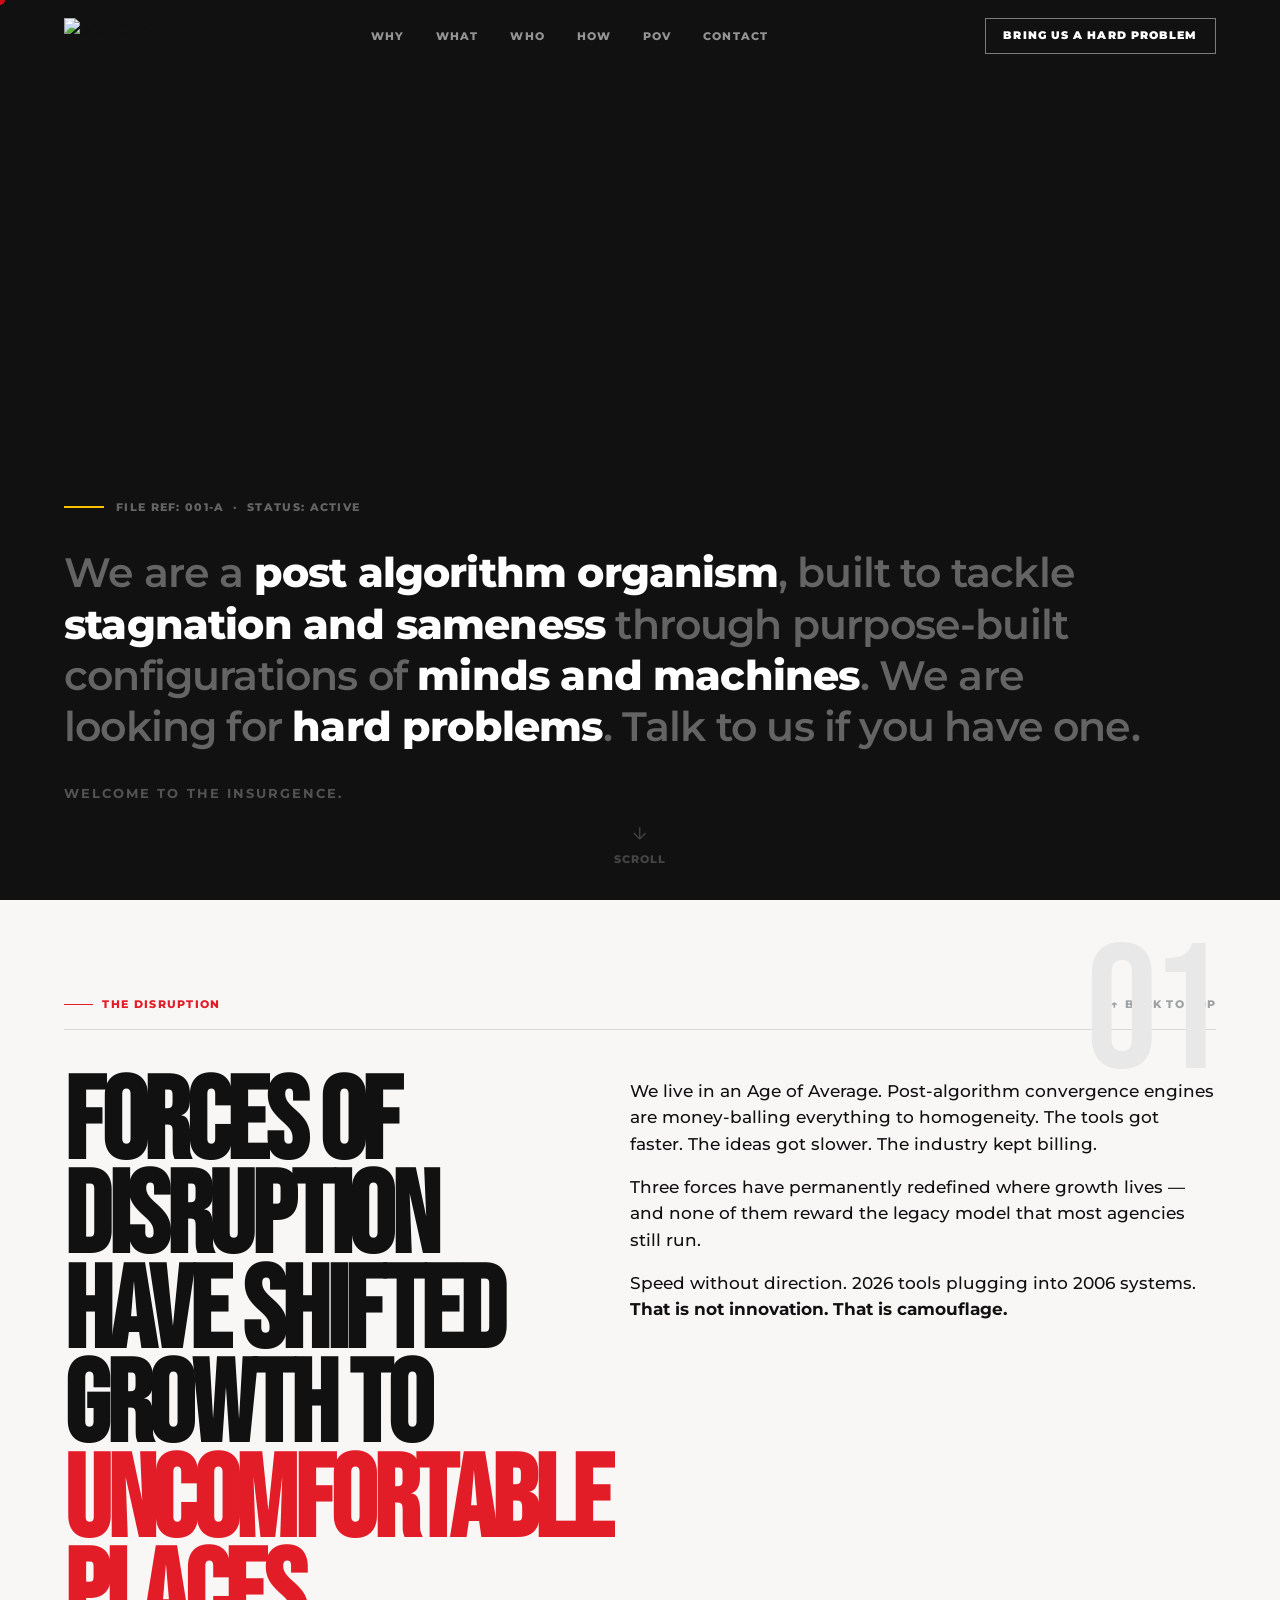
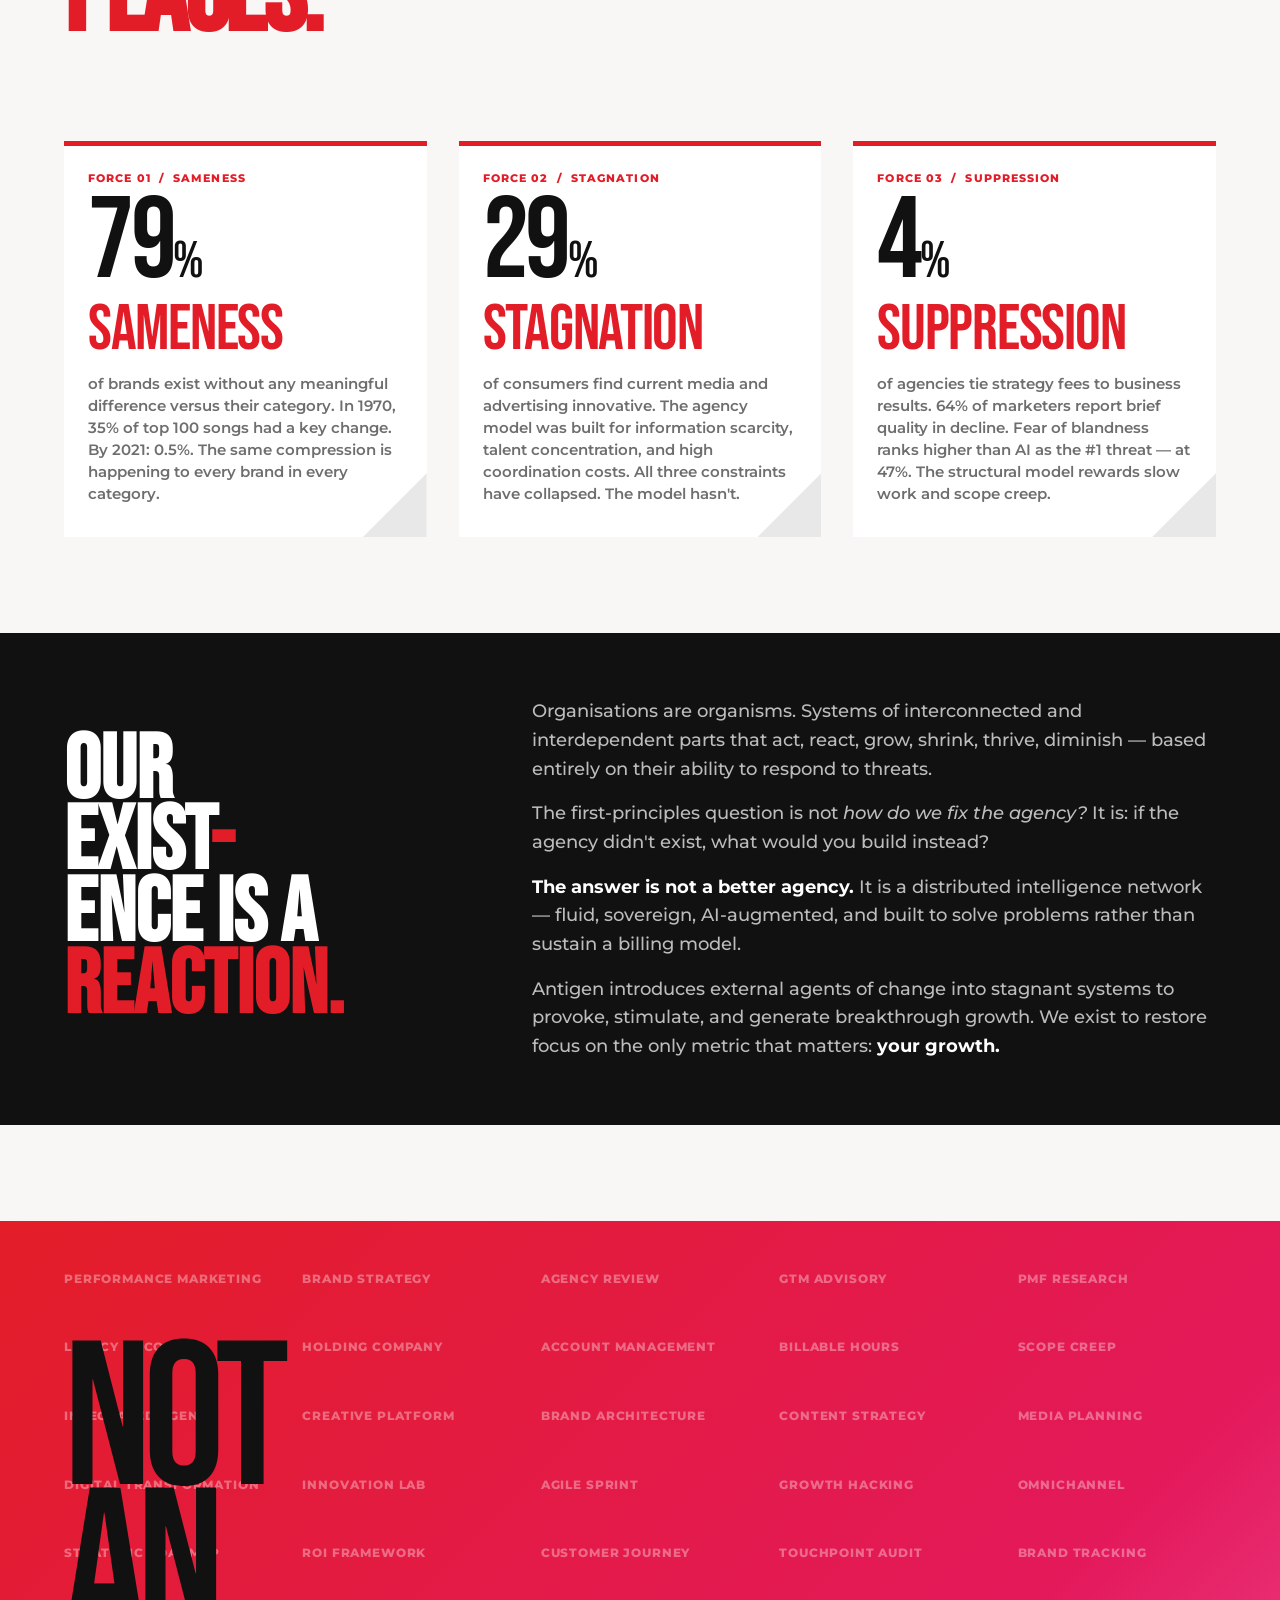
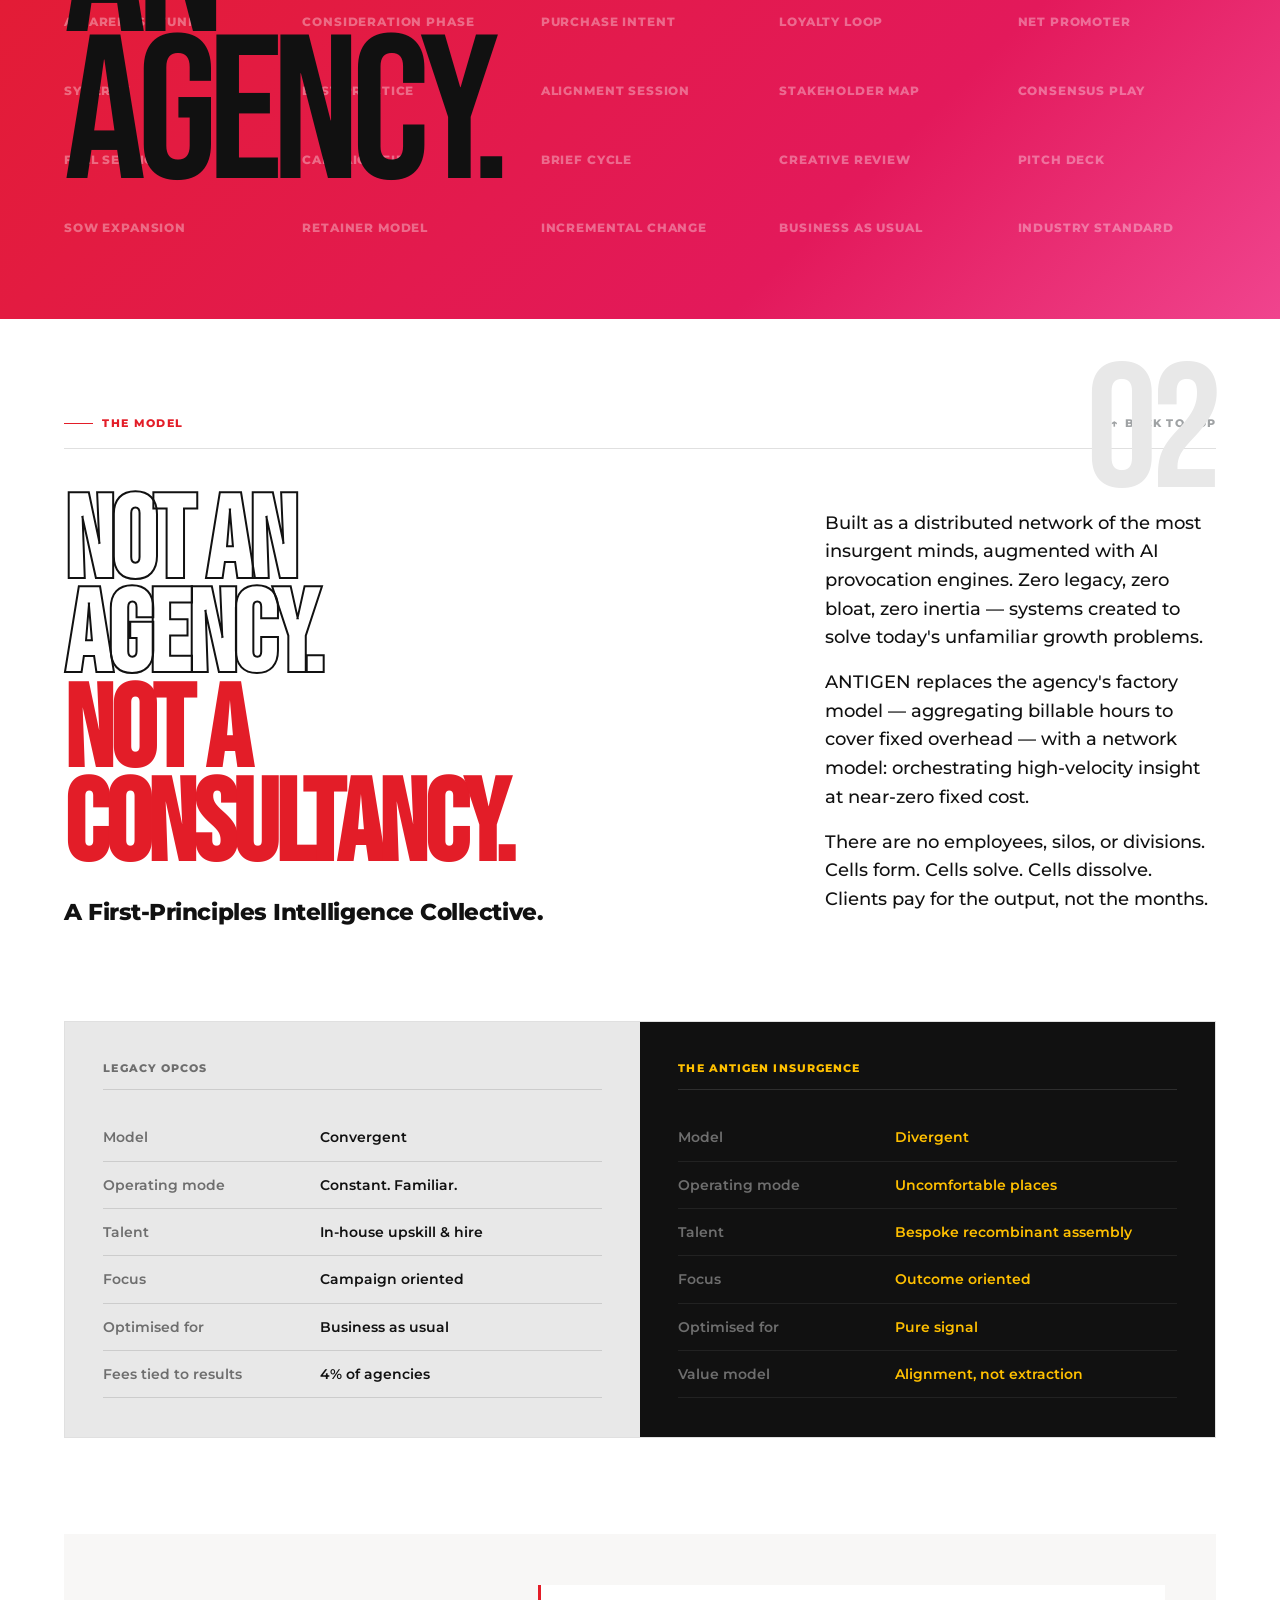
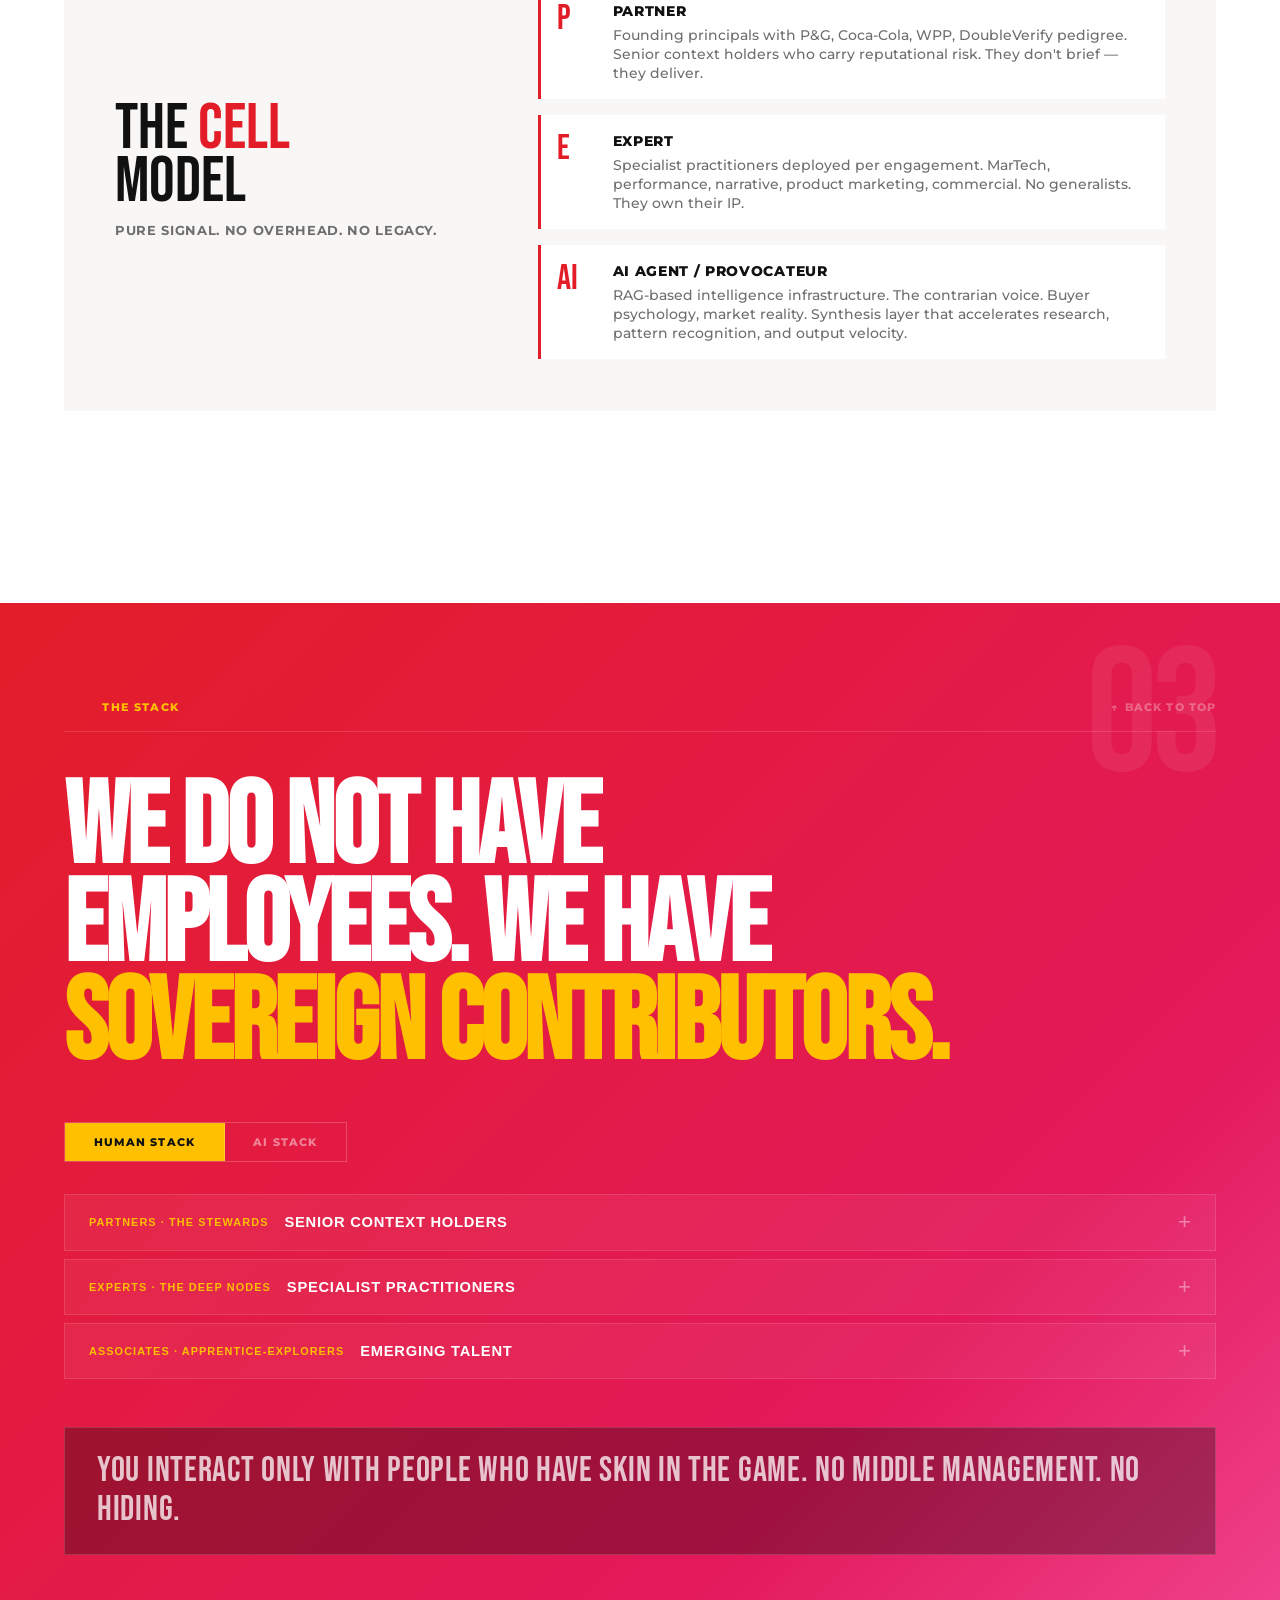
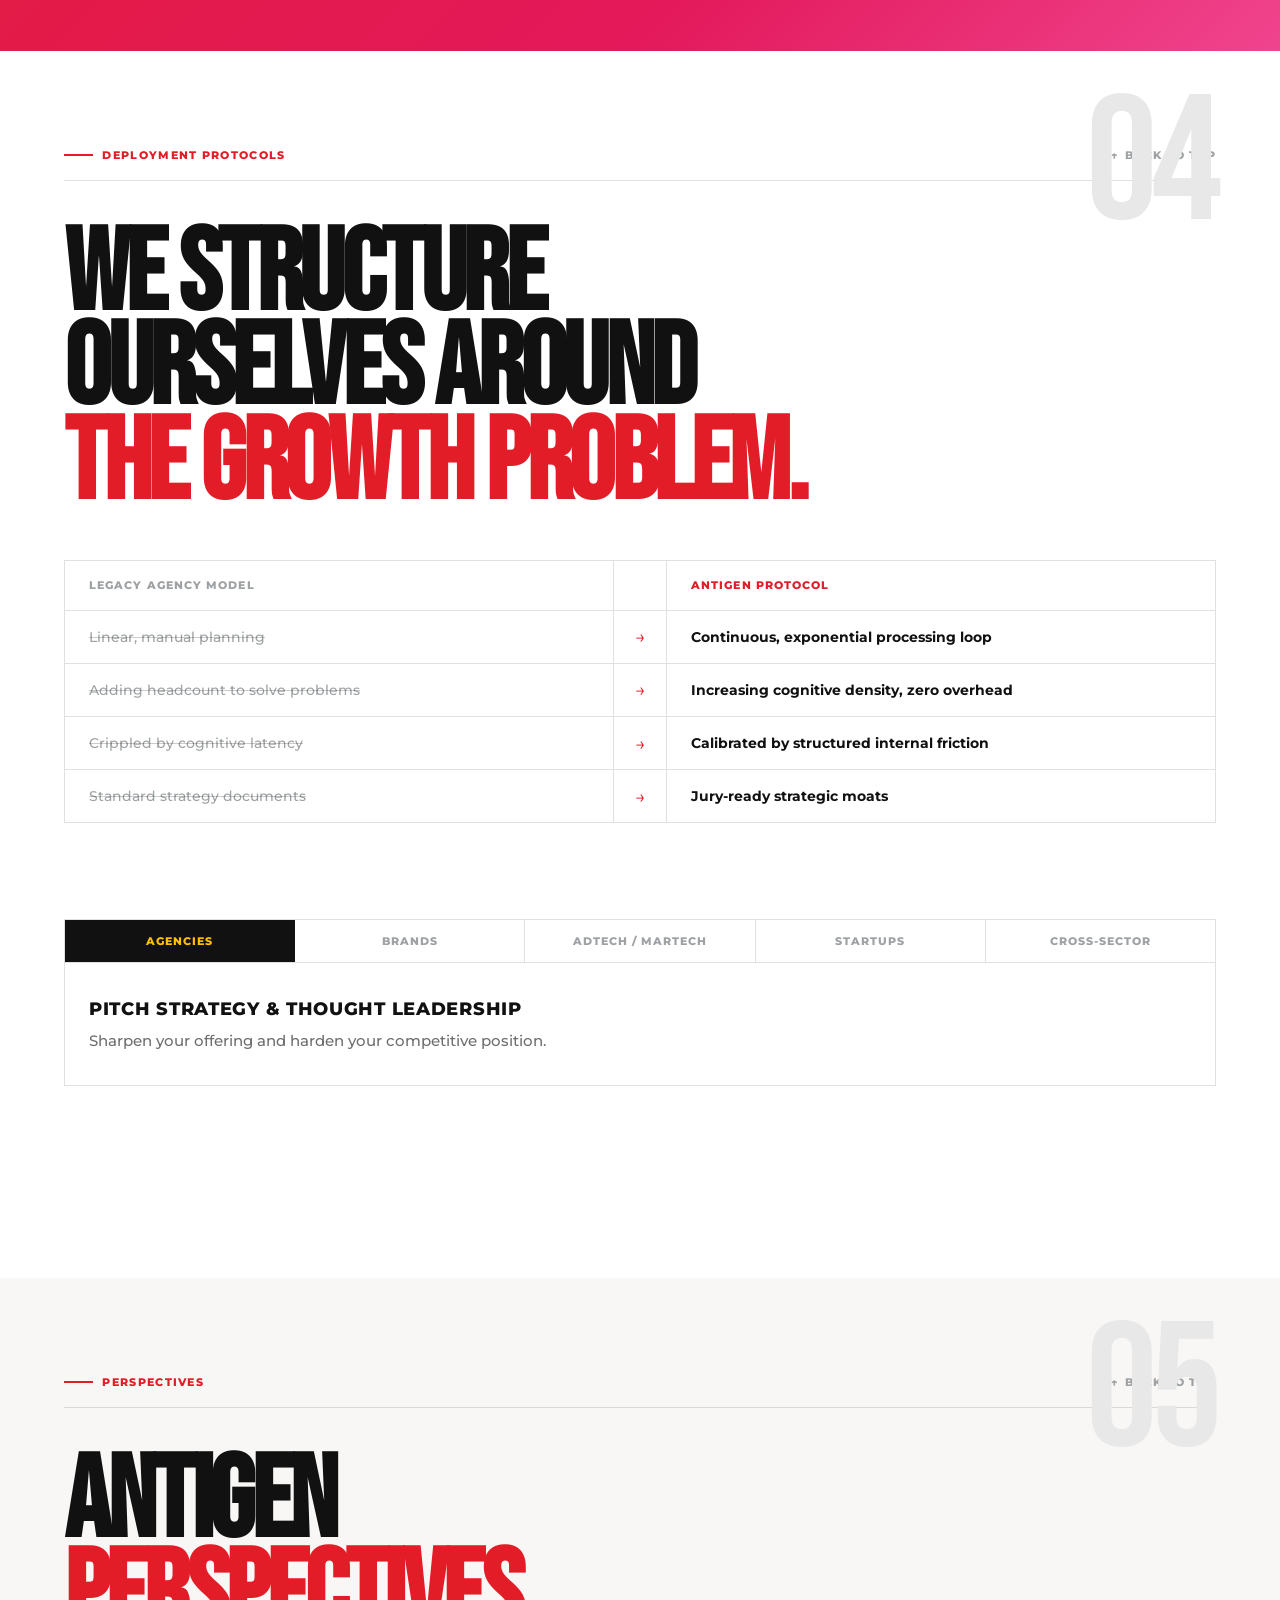
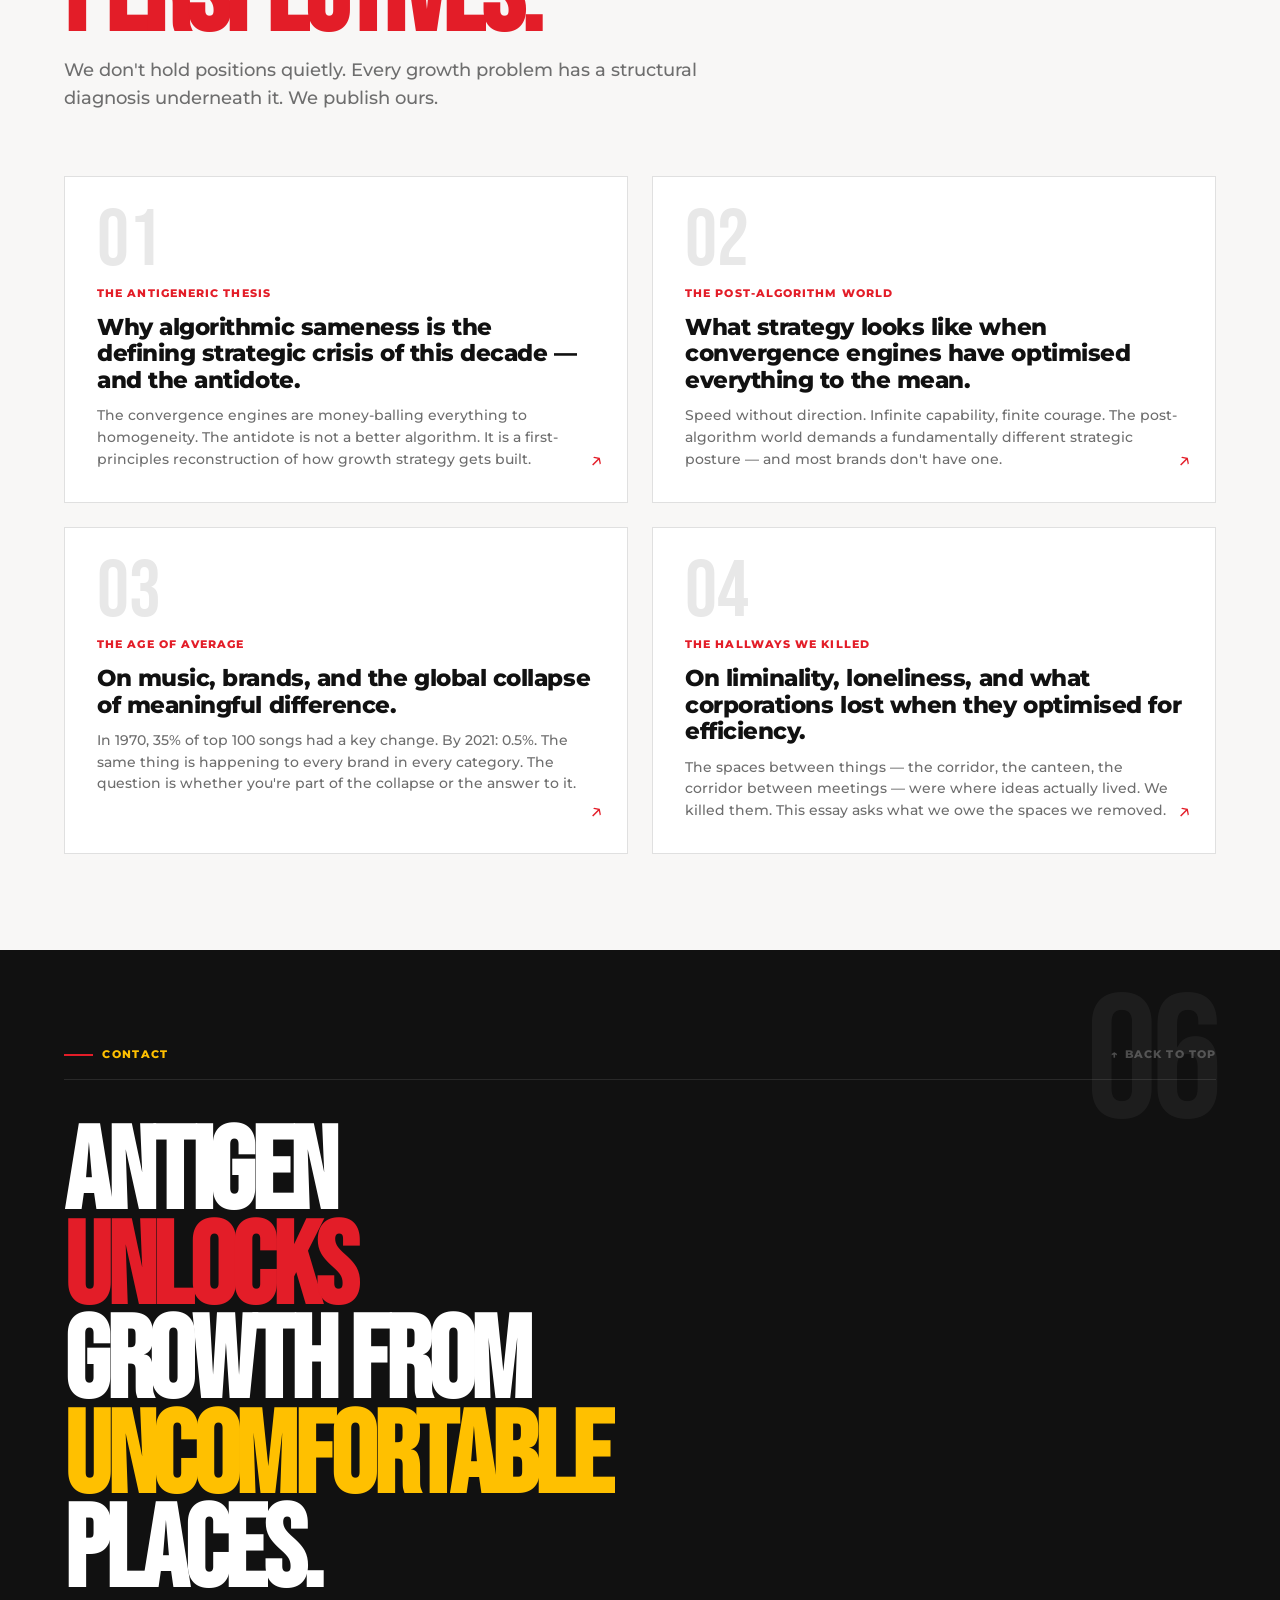
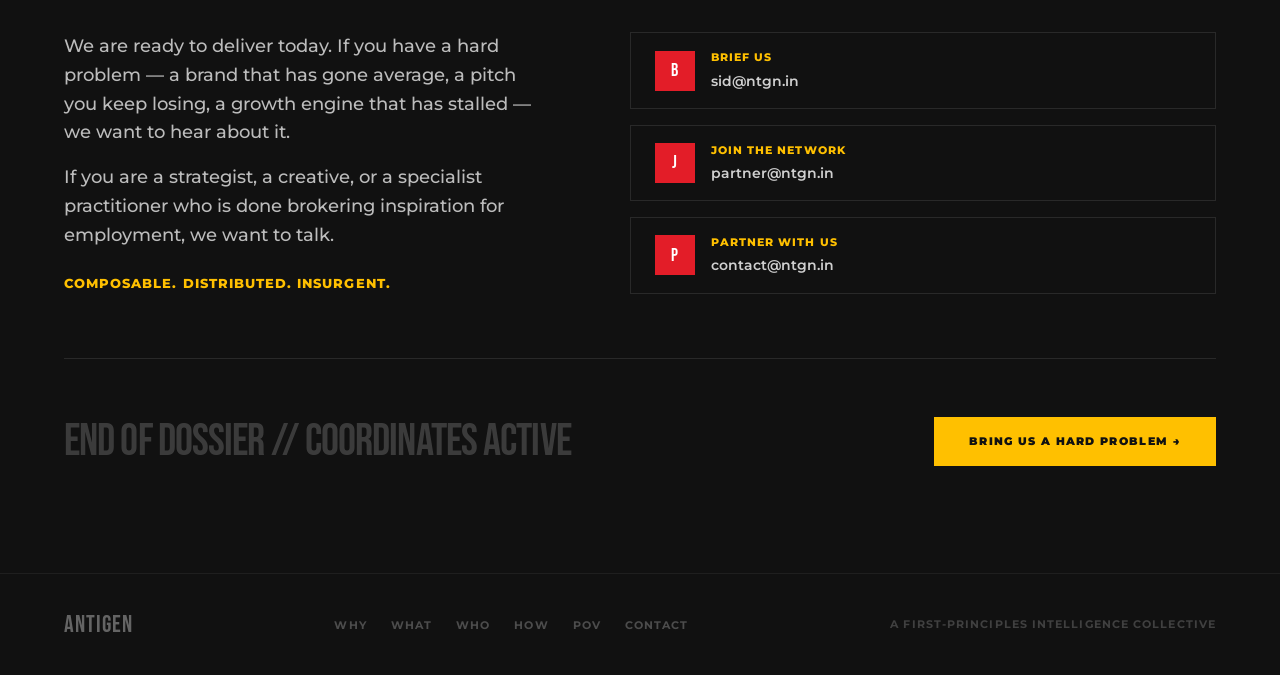
==== commit 207fdcbe: "Remove Intelligence Sprint / velocity section from HOW https://claude.ai/code/session_011XMbPqCUTtqW" ====
--- a/index.html
+++ b/index.html
@@ -1547,27 +1547,6 @@
     </div>
   </div>
 
-  <!-- Intelligence Sprint -->
-  <div class="velocity-section reveal">
-    <div>
-      <p class="velocity-label">INTELLIGENCE<br/><em>SPRINT</em><br/>ARCHITECTURE</p>
-    </div>
-    <div class="velocity-tiers stagger">
-      <div class="velocity-tier">
-        <span class="tier-badge">Tier 1</span>
-        <p class="tier-title">IMMEDIATE</p>
-        <p class="tier-time">Days → Weeks · Project-Based</p>
-        <p class="tier-desc">POVs, workshops, pitch war rooms, go-to-market strategy. Designed for velocity.</p>
-        <p class="tier-ready">↑ Ready to deliver today.</p>
-      </div>
-      <div class="velocity-tier">
-        <span class="tier-badge yellow">Tier 2</span>
-        <p class="tier-title">EMBEDDED</p>
-        <p class="tier-time">Weeks → Months · Ongoing</p>
-        <p class="tier-desc">Structural capability building, transformation programs, fractional leadership.</p>
-      </div>
-    </div>
-  </div>
 </section>
 
 <!-- ═══════════════════════════════════════════════════════════════════ -->
